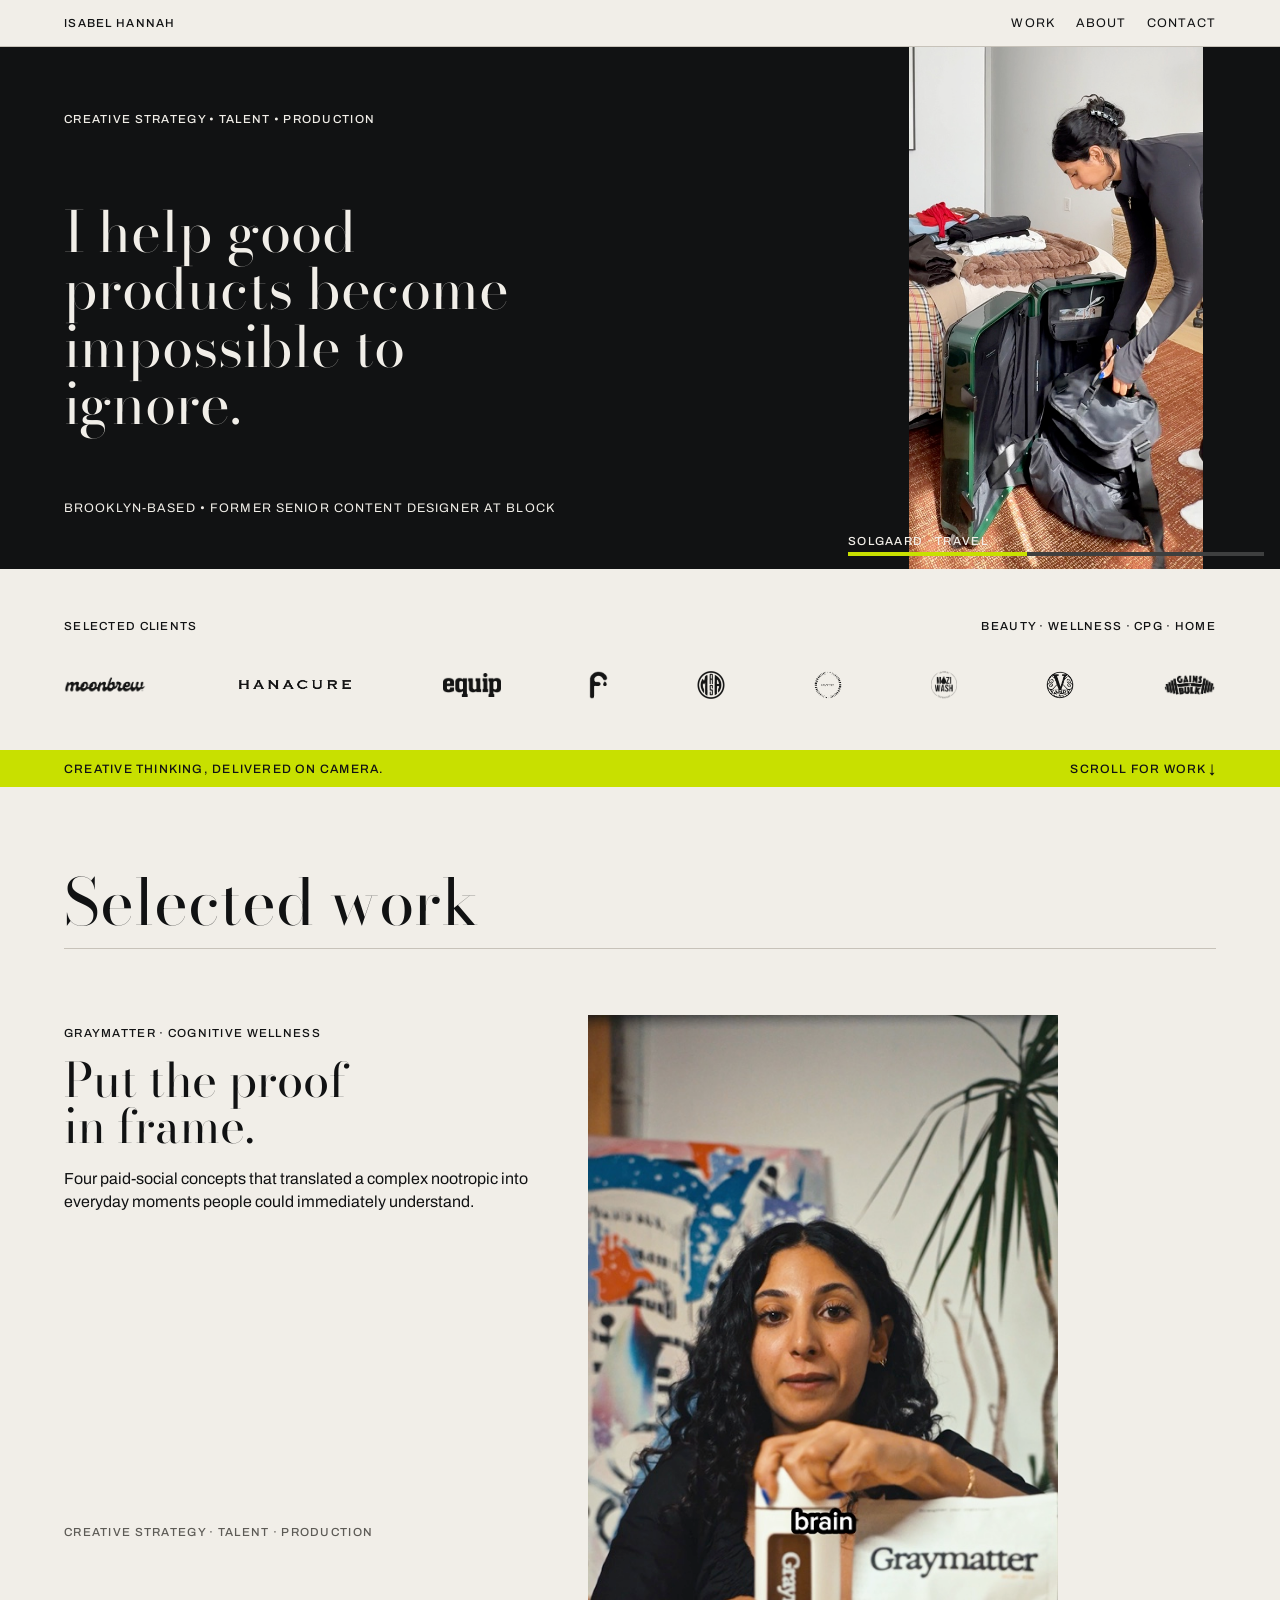
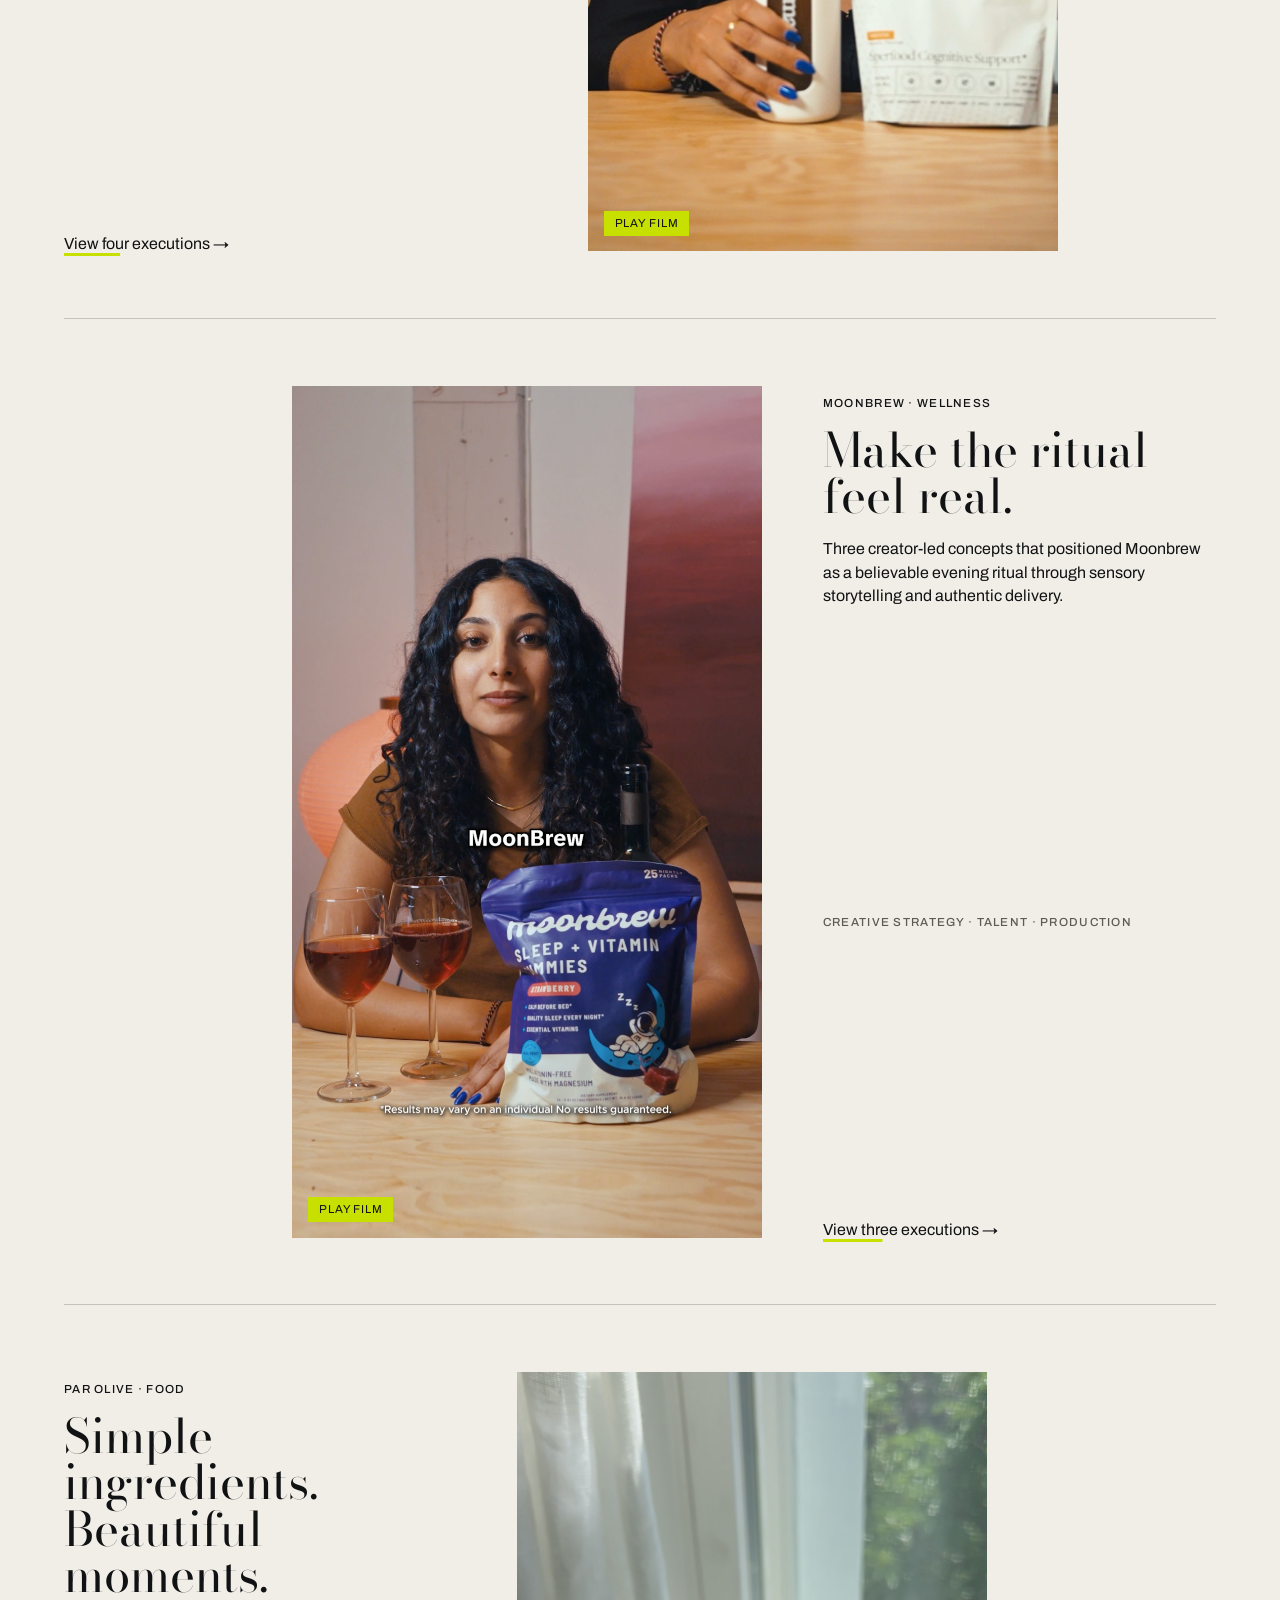
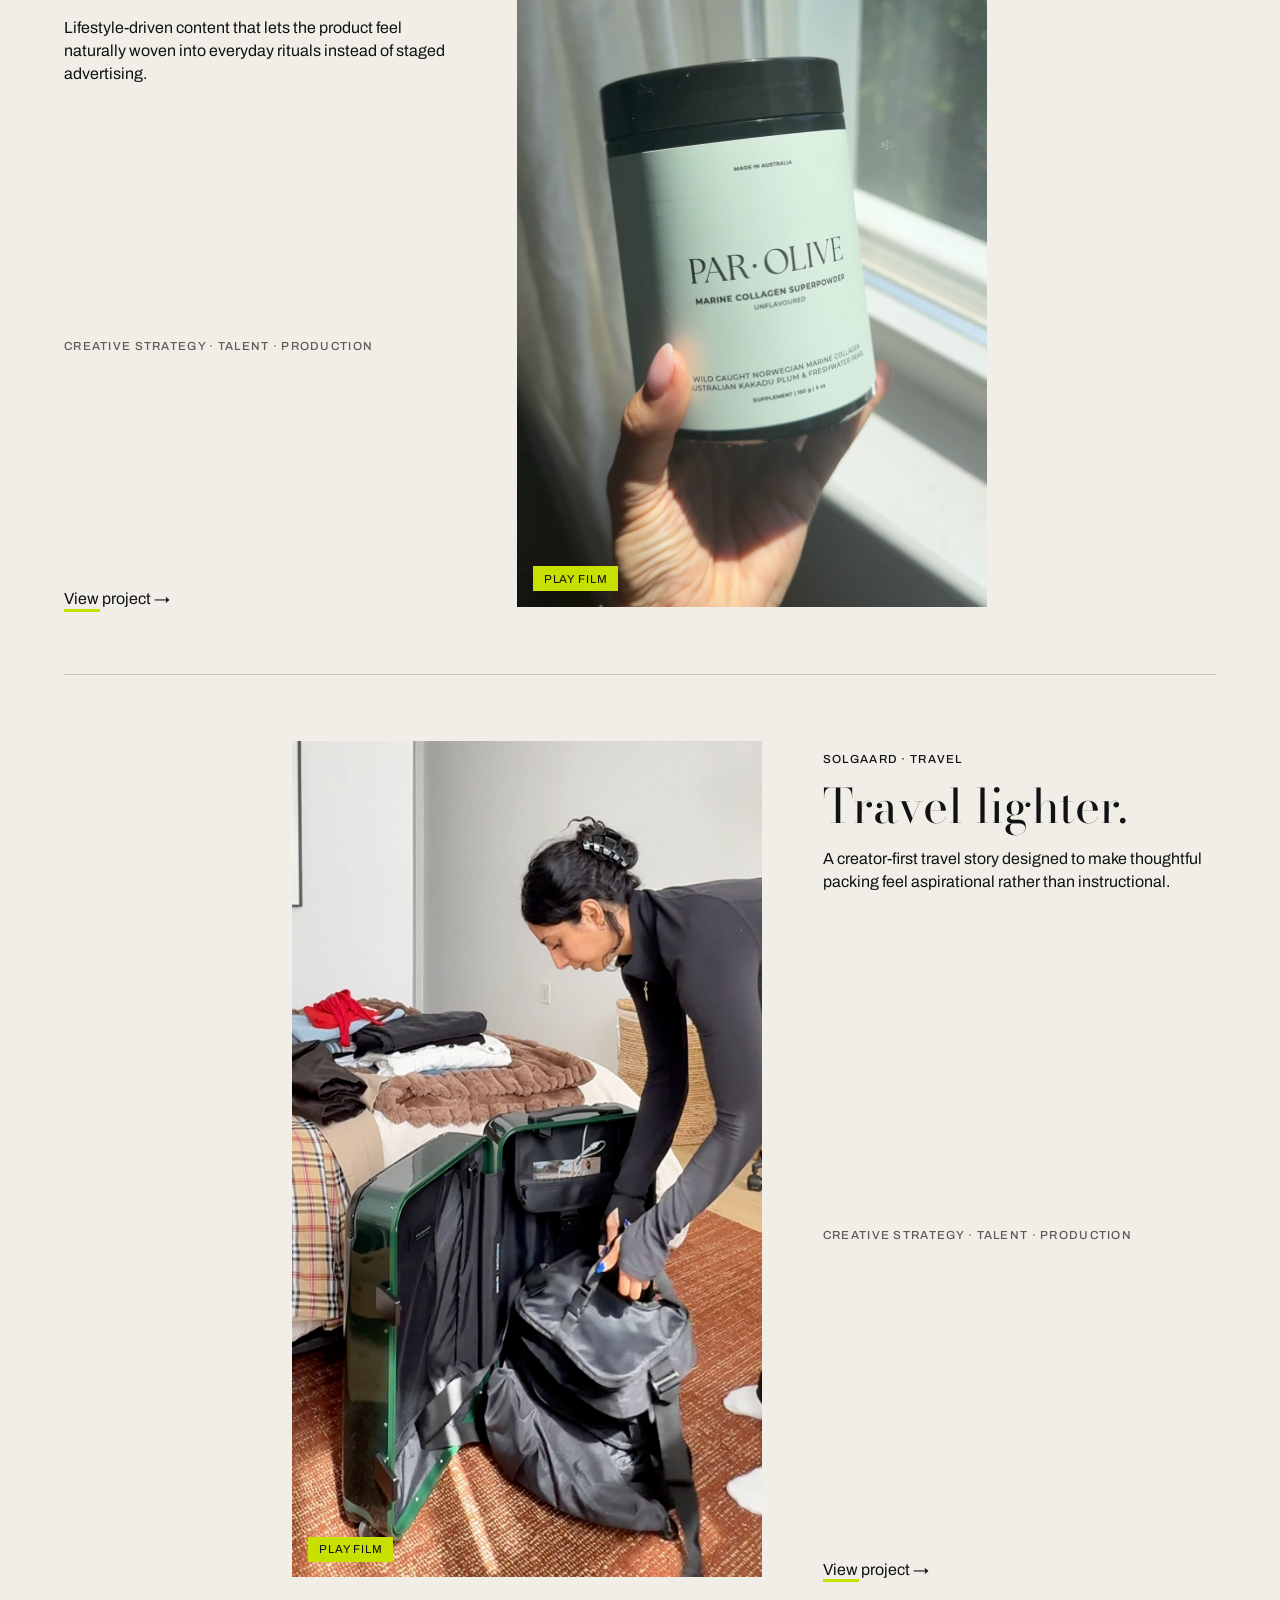
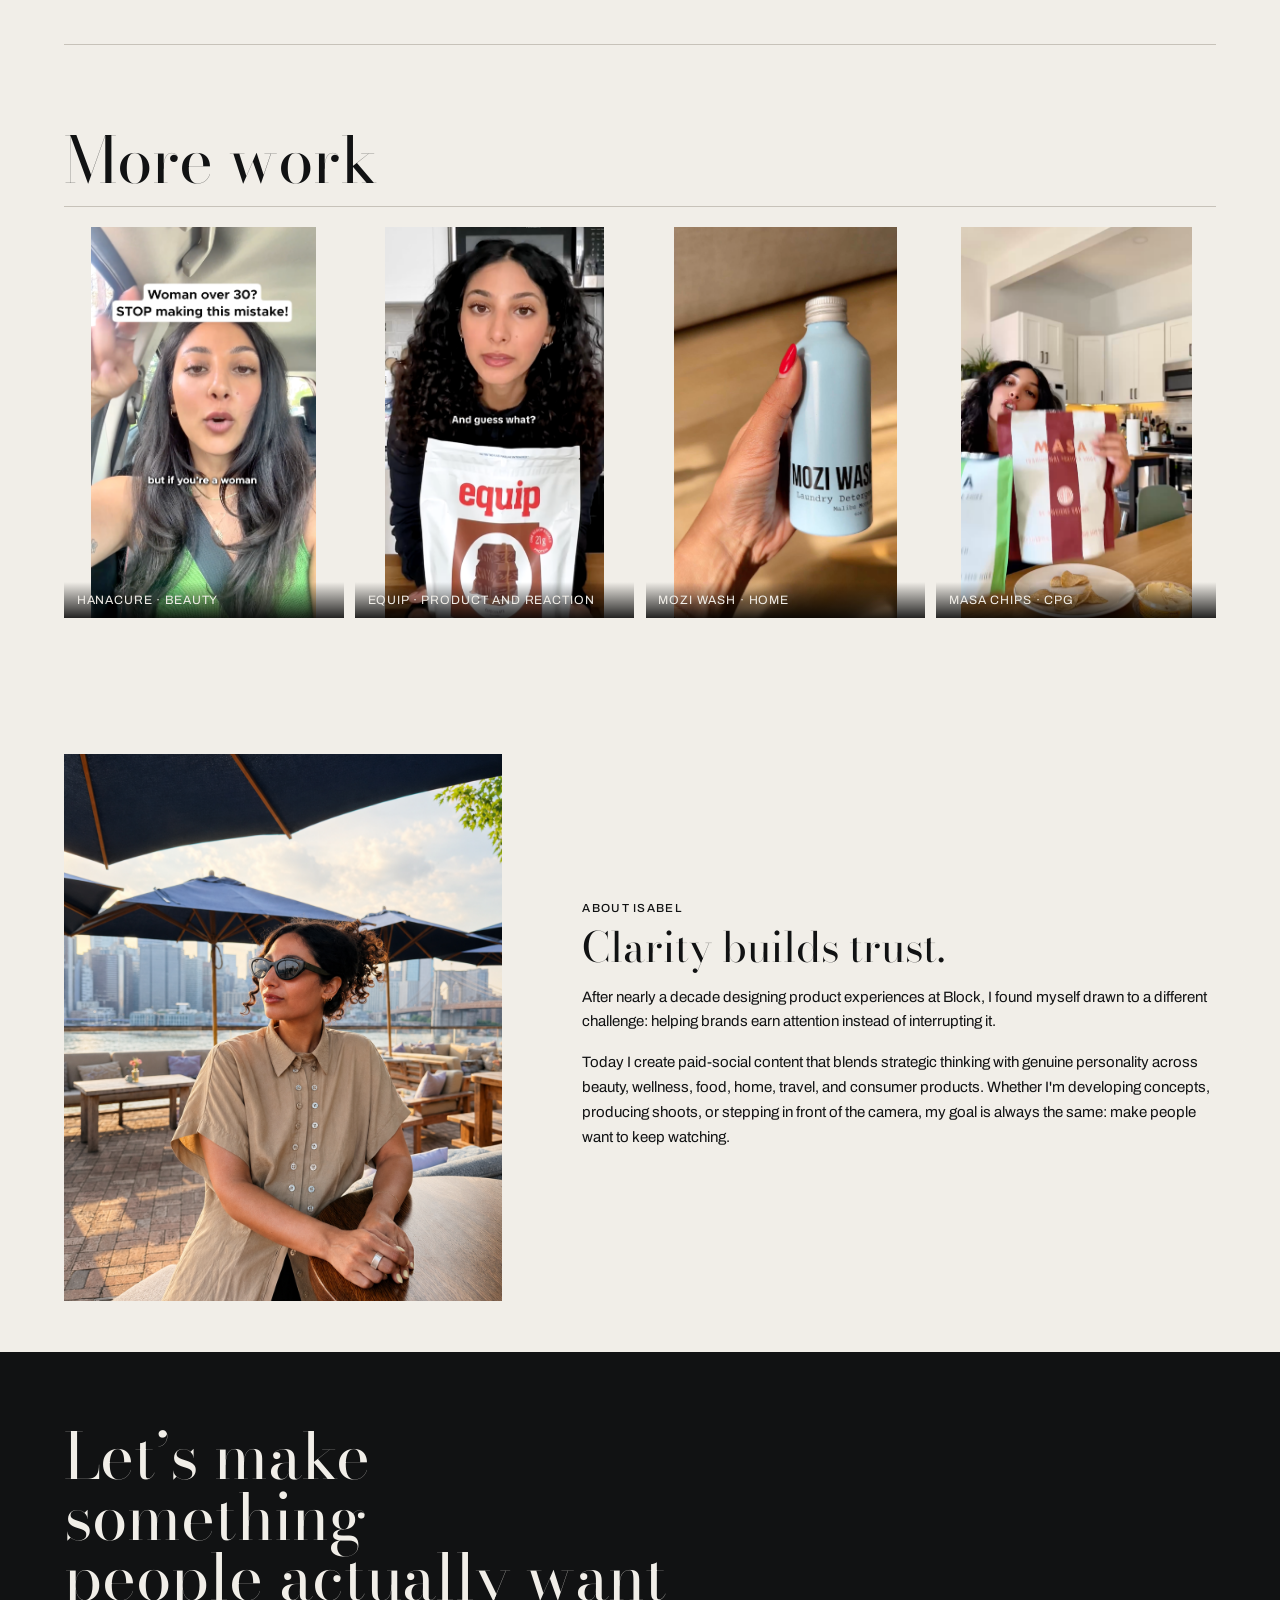
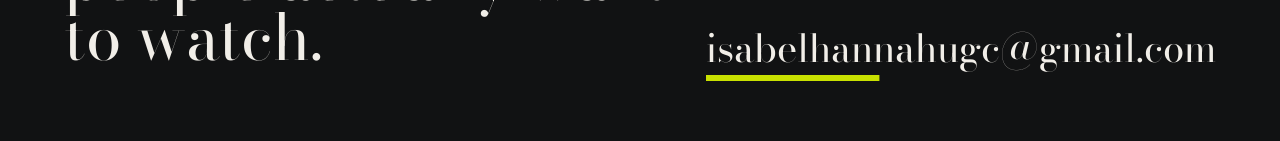
==== index.html @ 18ffe43a "Launch portfolio with compressed videos" ====
<!doctype html>
<html lang="en">
  <head>
    <meta charset="utf-8">
    <meta name="viewport" content="width=device-width, initial-scale=1">
    <meta name="description" content="Isabel Hannah creates concept-led paid social for consumer brands.">
    <title>Isabel Hannah — Creative Strategy, Talent, Production</title>
    <link rel="preconnect" href="https://fonts.googleapis.com">
    <link rel="preconnect" href="https://fonts.gstatic.com" crossorigin>
    <link href="https://fonts.googleapis.com/css2?family=Archivo:wdth,wght@62..125,400;62..125,500&family=Bodoni+Moda:ital,opsz,wght@0,6..96,400;1,6..96,400&display=swap" rel="stylesheet">
    <link rel="stylesheet" href="styles.css">
  </head>
  <body>
    <header class="site-header">
      <a class="wordmark" href="#top">ISABEL HANNAH</a>
      <nav aria-label="Primary navigation">
        <a href="#work">Work</a>
        <a href="#about">About</a>
        <a href="#contact">Contact</a>
      </nav>
    </header>

    <main id="top">
      <section class="hero" aria-label="Introduction">
        <div class="hero-copy">
          <p class="eyebrow">Creative Strategy • Talent • Production</p>
          <p class="hero-statement">I help good products become impossible to ignore.</p>
          <p class="hero-cred">Brooklyn-based • Former Senior Content Designer at Block</p>
        </div>
        <div class="hero-media">
          <video class="cover-video" muted playsinline autoplay loop preload="metadata" poster="public/images/posters/solgaard.jpg" aria-label="Solgaard luggage campaign video">
            <source src="public/Videos/solgaard-hero.mp4" type="video/mp4">
          </video>
          <span class="video-status">Solgaard · Travel</span>
          <span class="video-progress" aria-hidden="true"><i></i></span>
        </div>
      </section>

      <section class="selected-clients" aria-labelledby="clients-title">
        <div class="section-kicker"><p id="clients-title">Selected clients</p><p>Beauty · Wellness · CPG · Home</p></div>
        <ul class="logo-list" role="list">
          <li class="logo-moonbrew"><img src="public/logos/moonbrew.png" alt="Moonbrew"></li>
          <li class="logo-hanacure"><img src="public/logos/hanacure.png" alt="Hanacure"></li>
          <li class="logo-equip"><img src="public/logos/equip-foods.png" alt="Equip Foods"></li>
          <li class="logo-filterbaby"><img src="public/logos/filterbaby.png" alt="Filterbaby"></li>
          <li class="logo-masa"><img src="public/logos/masa-chips.png" alt="MASA Chips"></li>
          <li class="logo-graymatter"><img src="public/logos/graymatter.png" alt="Graymatter"></li>
          <li class="logo-mozi"><img src="public/logos/mozi-wash.png" alt="Mozi Wash"></li>
          <li class="logo-vandy"><img src="public/logos/vandy-chips.png" alt="Vandy Chips"></li>
          <li class="logo-gains"><img src="public/logos/gains-in-bulk.png" alt="Gains in Bulk"></li>
        </ul>
      </section>

      <div class="editorial-interruption"><span>Creative thinking, delivered on camera.</span><span>Scroll for work ↓</span></div>

      <section class="work" id="work" aria-labelledby="work-title">
        <div class="work-heading"><h1 id="work-title">Selected work</h1></div>

        <article class="project project-graymatter">
          <div class="project-copy">
            <div>
              <p class="eyebrow">GRAYMATTER · Cognitive Wellness</p>
              <h2>Put the proof<br>in frame.</h2>
              <p>Four paid-social concepts that translated a complex nootropic into everyday moments people could immediately understand.</p>
            </div>
            <p class="project-role">Creative strategy · Talent · Production</p>
            <button class="project-link" type="button" data-play-target="graymatter-video">View four executions <span aria-hidden="true">→</span></button>
          </div>
          <div class="project-media" data-play-target="graymatter-video" role="button" tabindex="0" aria-label="Play Graymatter video">
            <video id="graymatter-video" playsinline preload="metadata" poster="public/images/posters/graymatter.jpg">
              <source src="public/Videos/Graymatter 3.mp4" type="video/mp4">
            </video>
            <span class="play-label">Play film</span>
          </div>
        </article>

        <article class="project project-moonbrew">
          <div class="project-media" data-play-target="moonbrew-video" role="button" tabindex="0" aria-label="Play Moonbrew video">
            <video id="moonbrew-video" playsinline preload="metadata" poster="public/images/Moonbrew Thumnail.png">
              <source src="public/Videos/Moonbrew 2.mp4" type="video/mp4">
            </video>
            <span class="play-label">Play film</span>
          </div>
          <div class="project-copy">
            <div>
              <p class="eyebrow">MOONBREW · Wellness</p>
              <h2>Make the ritual<br>feel real.</h2>
              <p>Three creator-led concepts that positioned Moonbrew as a believable evening ritual through sensory storytelling and authentic delivery.</p>
            </div>
            <p class="project-role">Creative strategy · Talent · Production</p>
            <button class="project-link" type="button" data-play-target="moonbrew-video">View three executions <span aria-hidden="true">→</span></button>
          </div>
        </article>

        <article class="project project-par-olive">
          <div class="project-copy">
            <div>
              <p class="eyebrow">PAR OLIVE · Food</p>
              <h2>Simple ingredients.<br>Beautiful moments.</h2>
              <p>Lifestyle-driven content that lets the product feel naturally woven into everyday rituals instead of staged advertising.</p>
            </div>
            <p class="project-role">Creative strategy · Talent · Production</p>
            <button class="project-link" type="button" data-play-target="par-olive-video">View project <span aria-hidden="true">→</span></button>
          </div>
          <div class="project-media" data-play-target="par-olive-video" role="button" tabindex="0" aria-label="Play Par Olive video">
            <video id="par-olive-video" playsinline preload="metadata" poster="public/images/Par Olive Thumnail.png">
              <source src="public/Videos/par-olive.mp4" type="video/mp4">
            </video>
            <span class="play-label">Play film</span>
          </div>
        </article>

        <article class="project project-solgaard project-media-first">
          <div class="project-media" data-play-target="solgaard-video" role="button" tabindex="0" aria-label="Play Solgaard video">
            <video id="solgaard-video" playsinline preload="metadata" poster="public/images/posters/solgaard.jpg">
              <source src="public/Videos/solgaard-hero.mp4" type="video/mp4">
            </video>
            <span class="play-label">Play film</span>
          </div>
          <div class="project-copy">
            <div>
              <p class="eyebrow">SOLGAARD · Travel</p>
              <h2>Travel lighter.</h2>
              <p>A creator-first travel story designed to make thoughtful packing feel aspirational rather than instructional.</p>
            </div>
            <p class="project-role">Creative strategy · Talent · Production</p>
            <button class="project-link" type="button" data-play-target="solgaard-video">View project <span aria-hidden="true">→</span></button>
          </div>
        </article>
      </section>

      <section class="more-work" aria-labelledby="more-work-title">
        <div class="work-heading"><h2 id="more-work-title">More work</h2></div>
        <div class="more-grid">
          <figure data-play-target="hanacure-video" role="button" tabindex="0" aria-label="Play Hanacure video"><video id="hanacure-video" playsinline preload="metadata" poster="public/images/Hanacure Thumnail.png"><source src="public/Videos/Hanacure.mp4" type="video/mp4"></video><figcaption>Hanacure · Beauty</figcaption></figure>
          <figure data-play-target="equip-video" role="button" tabindex="0" aria-label="Play Equip video"><video id="equip-video" playsinline preload="metadata" poster="public/images/Equip Thumbnail.png"><source src="public/Videos/Equip.mp4" type="video/mp4"></video><figcaption>Equip · Product and reaction</figcaption></figure>
          <figure data-play-target="mozi-wash-video" role="button" tabindex="0" aria-label="Play Mozi Wash video"><video id="mozi-wash-video" playsinline preload="metadata" poster="public/images/Mozi Wash Thumbnail.png"><source src="public/Videos/Mozi Wash.mp4" type="video/mp4"></video><figcaption>Mozi Wash · Home</figcaption></figure>
          <figure data-play-target="masa-video" role="button" tabindex="0" aria-label="Play MASA Chips video"><video id="masa-video" playsinline preload="metadata" poster="public/images/Masa Thumnail.png"><source src="public/Videos/Masa.mp4" type="video/mp4"></video><figcaption>MASA Chips · CPG</figcaption></figure>
        </div>
      </section>

      <section class="about" id="about">
        <figure class="about-aside"><img src="public/images/AboutImage.png" alt="Isabel Hannah at a Brooklyn waterfront restaurant"></figure>
        <div>
          <p class="eyebrow">ABOUT ISABEL</p>
          <h2>Clarity builds trust.</h2>
          <p>After nearly a decade designing product experiences at Block, I found myself drawn to a different challenge: helping brands earn attention instead of interrupting it.</p>
          <p>Today I create paid-social content that blends strategic thinking with genuine personality across beauty, wellness, food, home, travel, and consumer products. Whether I'm developing concepts, producing shoots, or stepping in front of the camera, my goal is always the same: make people want to keep watching.</p>
        </div>
      </section>
    </main>

    <footer id="contact">
      <h2>Let’s make something<br>people actually want to watch.</h2>
      <div><a href="mailto:isabelhannahugc@gmail.com">isabelhannahugc@gmail.com</a></div>
    </footer>
    <script src="script.js"></script>
  </body>
</html>
---- styles.css ----
:root { --paper:#f1eee8; --ink:#111213; --black:#08090a; --lime:#c8e000; --rule:#c7c2b9; --gutter:clamp(1.25rem,5vw,5.5rem); }
* { box-sizing:border-box; }
html { scroll-behavior:smooth; }
body { margin:0; background:var(--paper); color:var(--ink); font-family:Archivo,Arial,sans-serif; }
a { color:inherit; }
.site-header { display:flex; justify-content:space-between; align-items:center; padding:1rem var(--gutter); border-bottom:1px solid var(--rule); }
.wordmark,.eyebrow,.section-kicker,.project-role,.video-status { font-size:.73rem; font-weight:500; letter-spacing:.11em; text-transform:uppercase; }
.wordmark { text-decoration:none; }
nav { display:flex; gap:1.3rem; font-size:.78rem; text-transform:uppercase; letter-spacing:.09em; }
nav a { text-decoration:none; }
nav a:focus-visible,.project-link:focus-visible,footer a:focus-visible { outline:.22rem solid var(--lime); outline-offset:.22rem; }
.hero { display:grid; grid-template-columns:1.3fr .7fr; min-height:clamp(26rem,58vh,34rem); background:var(--ink); color:var(--paper); }
.hero-copy { padding:clamp(1.7rem,4.25vw,4.2rem) var(--gutter); display:flex; flex-direction:column; justify-content:space-between; }
.hero-statement { max-width:32rem; margin:0; font:400 clamp(2rem,4.4vw,4.85rem)/1.02 'Bodoni Moda',Georgia,serif; }
.hero-cred { margin:0; font-size:.78rem; letter-spacing:.09em; text-transform:uppercase; }
.hero-media,.project-media,figure { position:relative; overflow:hidden; }
.hero-media { background:transparent; }
video { display:block; width:100%; height:100%; object-fit:contain; background:transparent; }
.hero-media video { position:absolute; inset:0; object-position:center; }
.video-status { position:absolute; left:1rem; bottom:1.35rem; z-index:1; }
.video-progress { position:absolute; left:1rem; right:1rem; bottom:.8rem; height:.25rem; background:#3e3f3f; }
.video-progress i { display:block; width:43%; height:100%; background:var(--lime); }
.selected-clients { padding:clamp(1.8rem,4vw,3.6rem) var(--gutter); }
.section-kicker,.work-heading { display:flex; justify-content:space-between; gap:1rem; }
.section-kicker p,.work-heading p { margin:0; }
.logo-list { display:flex; flex-wrap:wrap; align-items:center; justify-content:space-between; column-gap:clamp(1.3rem,3vw,3.5rem); row-gap:1.4rem; margin:clamp(1.45rem,3vw,2.65rem) 0 0; padding:0; list-style:none; }
.logo-list li { display:flex; align-items:center; }
.logo-list img { display:block; width:auto; height:1.4rem; max-width:9.5rem; object-fit:contain; }
/* Each adjustment compensates for the supplied mark's own proportions, not a shared box. */
.logo-list .logo-moonbrew img { height:1.2rem; }
.logo-list .logo-hanacure img { height:1.08rem; }
.logo-list .logo-equip img { height:1.48rem; }
.logo-list .logo-filterbaby img,.logo-list .logo-masa img,.logo-list .logo-graymatter img,.logo-list .logo-mozi img,.logo-list .logo-vandy img { height:1.78rem; }
.logo-list .logo-gains img { height:1.32rem; }
.editorial-interruption { display:flex; justify-content:space-between; gap:1rem; padding:.72rem var(--gutter); background:var(--lime); color:var(--ink); font-size:.76rem; font-weight:500; letter-spacing:.1em; text-transform:uppercase; }
.work,.more-work { padding:clamp(3.25rem,6.6vw,6.6rem) var(--gutter); }
.work-heading { align-items:baseline; border-bottom:1px solid var(--rule); padding-bottom:1rem; }
.work h1,.work h2,.more-work h2,.about h2,footer h2 { margin:0; font:400 clamp(2.25rem,5vw,5.2rem)/.94 'Bodoni Moda',Georgia,serif; }
.work-heading p,.missing,footer p { max-width:18rem; color:#5d5b56; font-size:.93rem; }
.project { display:grid; grid-template-columns:.72fr 1.28fr; gap:clamp(1.6rem,4.7vw,5rem); padding:clamp(2.6rem,5.2vw,5.6rem) 0; border-bottom:1px solid var(--rule); }
.project-copy { display:flex; flex-direction:column; justify-content:space-between; gap:1.5rem; }
.project-copy h2 { margin:1.1rem 0; font:400 clamp(2rem,3.7vw,4rem)/.98 'Bodoni Moda',Georgia,serif; }
.project-copy h2 em,.about h2 em,footer h2 em { font-weight:400; }
.project-copy p:not(.eyebrow):not(.project-role) { line-height:1.45; }
.project-role { margin:0; color:#5d5b56; }
.project-link { position:relative; width:max-content; padding:0; border:0; background:transparent; color:var(--ink); font:inherit; text-align:left; text-decoration:none; cursor:pointer; }
.project-link::after,footer a::after { position:absolute; right:0; bottom:-.25rem; left:0; height:.16em; background:var(--lime); content:""; transform:scaleX(.34); transform-origin:left; transition:transform .35s ease; }
.project-link:hover::after,.project-link:focus-visible::after,footer a:hover::after,footer a:focus-visible::after { transform:scaleX(1); }
.project-media { width:min(100%,29.4rem); min-height:clamp(4.9rem,9.1vw,8.75rem); justify-self:start; cursor:pointer; }
.more-grid figure[data-play-target] { cursor:pointer; }
.project-graymatter { grid-template-columns:.85fr 1.15fr; }
.project-moonbrew { grid-template-columns:1.28fr .72fr; }
.project-moonbrew .project-media,.project-media-first .project-media { justify-self:end; }
.project-moonbrew .project-copy { order:2; }
.project-media-first { grid-template-columns:1.28fr .72fr; }
.project-media-first .project-copy { order:2; }
.play-label { position:absolute; left:1rem; bottom:1rem; padding:.4rem .65rem; background:var(--lime); color:var(--ink); font-size:.72rem; letter-spacing:.08em; text-transform:uppercase; }
.more-work { padding-top:0; }
.more-grid { display:grid; grid-template-columns:repeat(4,1fr); gap:.7rem; margin-top:1.25rem; }
.more-grid figure { aspect-ratio:5/7; }
figure { margin:0; aspect-ratio:4/5; }
figcaption { position:absolute; bottom:0; left:0; right:0; padding:.7rem .8rem; background:linear-gradient(transparent,rgba(0,0,0,.85)); color:var(--paper); font-size:.76rem; letter-spacing:.07em; text-transform:uppercase; }
.about { display:grid; grid-template-columns:38% 55%; align-items:center; justify-content:space-between; gap:0; padding:clamp(2.1rem,4vw,4rem) var(--gutter); }
.about-aside { aspect-ratio:4/5; margin:0; overflow:hidden; background:var(--ink); }
.about-aside img { width:100%; height:100%; object-fit:cover; object-position:43% center; }
.about h2 { margin:.8rem 0 1rem; font-size:clamp(1.65rem,3.25vw,3.5rem); line-height:1; }
.about p:not(.eyebrow) { max-width:42rem; font-size:.94rem; line-height:1.65; }
.about p:not(.eyebrow) + p:not(.eyebrow) { margin-top:1rem; }
footer { display:flex; justify-content:space-between; gap:2rem; align-items:end; padding:clamp(2.5rem,5.8vw,5.8rem) var(--gutter); background:var(--ink); color:var(--paper); }
footer a { position:relative; font:400 clamp(1.5rem,3vw,2.5rem)/1 'Bodoni Moda',Georgia,serif; text-decoration:none; }
@media (prefers-reduced-motion:no-preference) { .work-heading { animation:rule-in .7s ease both; } .project-media,figure { transition:transform .45s ease, filter .45s ease; } .project-media:hover,figure:hover { filter:contrast(1.04); transform:translateY(-.2rem); } @keyframes rule-in { from { border-color:transparent; } to { border-color:var(--rule); } } }
@media (max-width:760px) { .hero,.project,.project-moonbrew,.project-media-first,.about { grid-template-columns:1fr; } .hero { min-height:0; } .hero-copy { min-height:16rem; } .hero-media { min-height:22rem; } .project-moonbrew .project-copy,.project-media-first .project-copy { order:0; } .project-media,.project-moonbrew .project-media,.project-media-first .project-media { width:100%; min-height:11rem; justify-self:stretch; } .more-grid { grid-template-columns:repeat(2,1fr); } .more-grid figure,figure { aspect-ratio:4/5; } .logo-list { justify-content:space-between; column-gap:1.25rem; } footer { display:block; } footer div { margin-top:1.7rem; } .editorial-interruption span:last-child { display:none; } .section-kicker p:last-child { max-width:12rem; text-align:right; } }
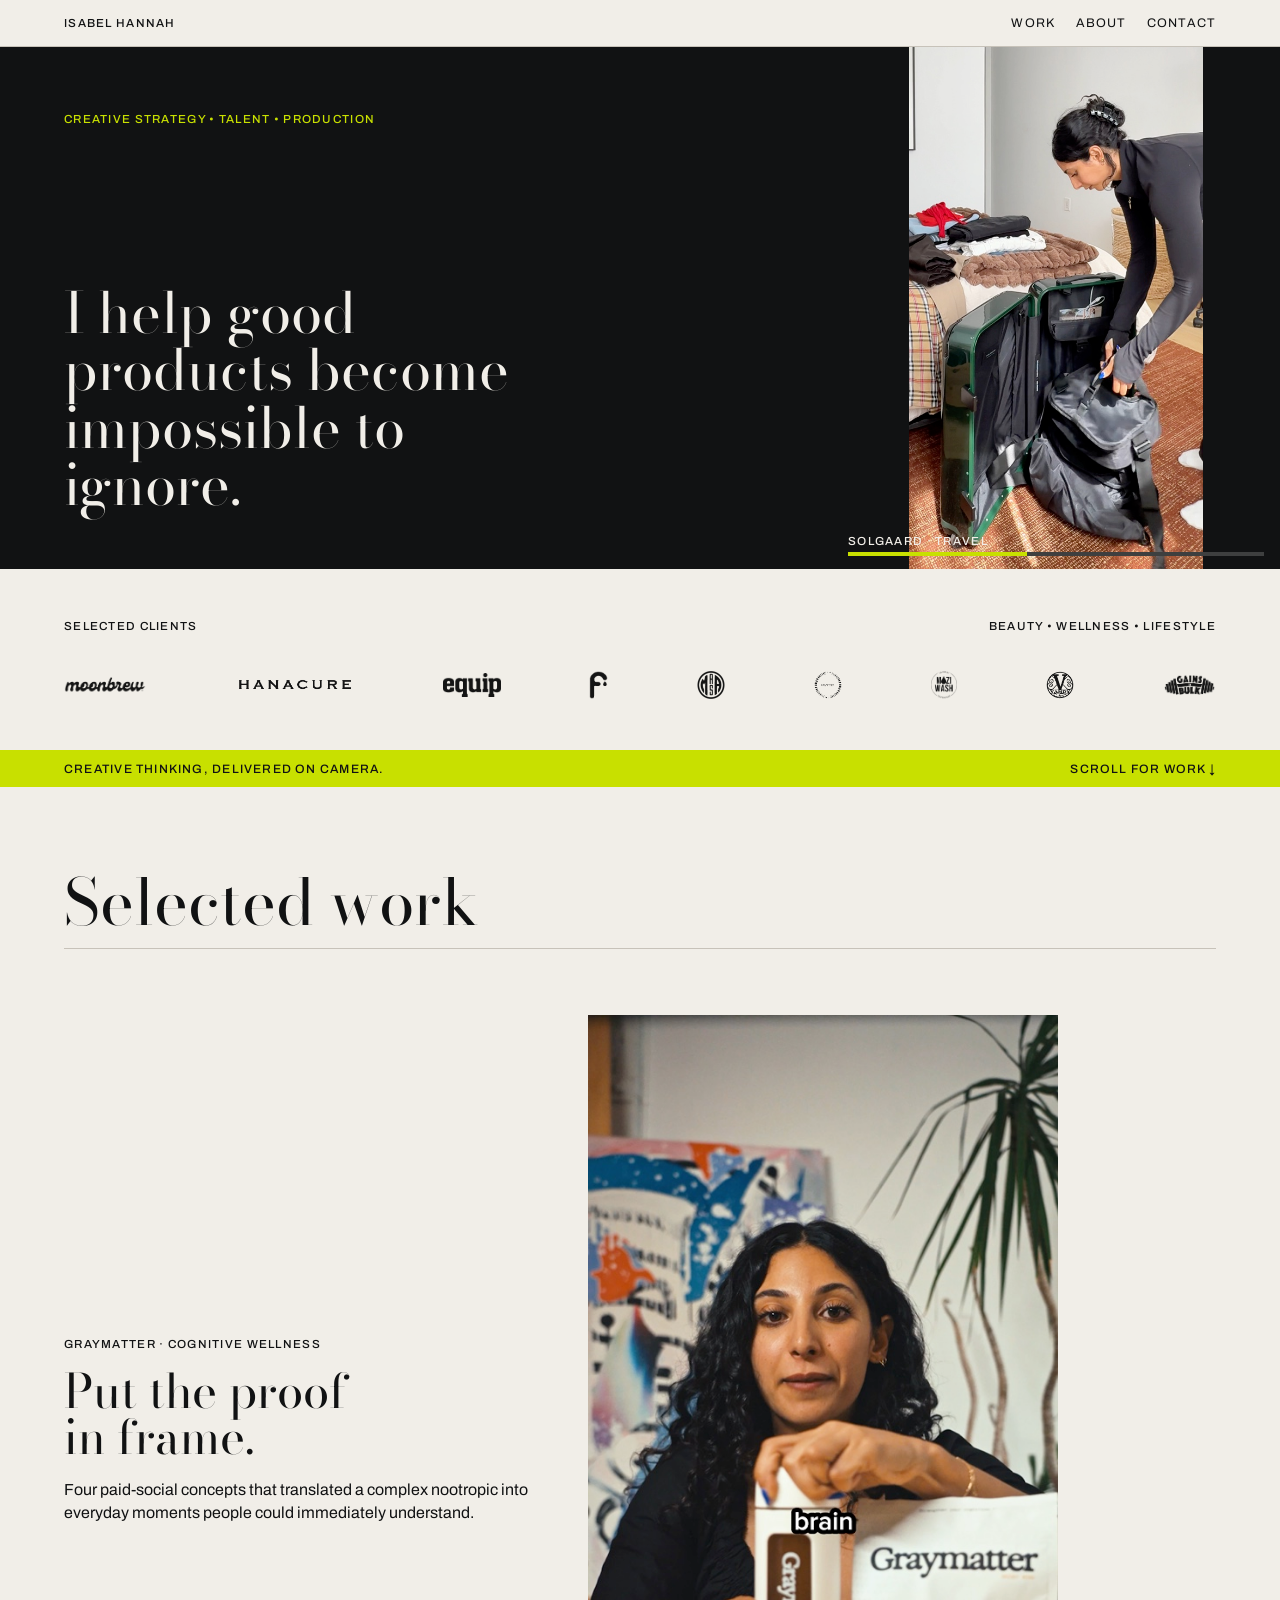
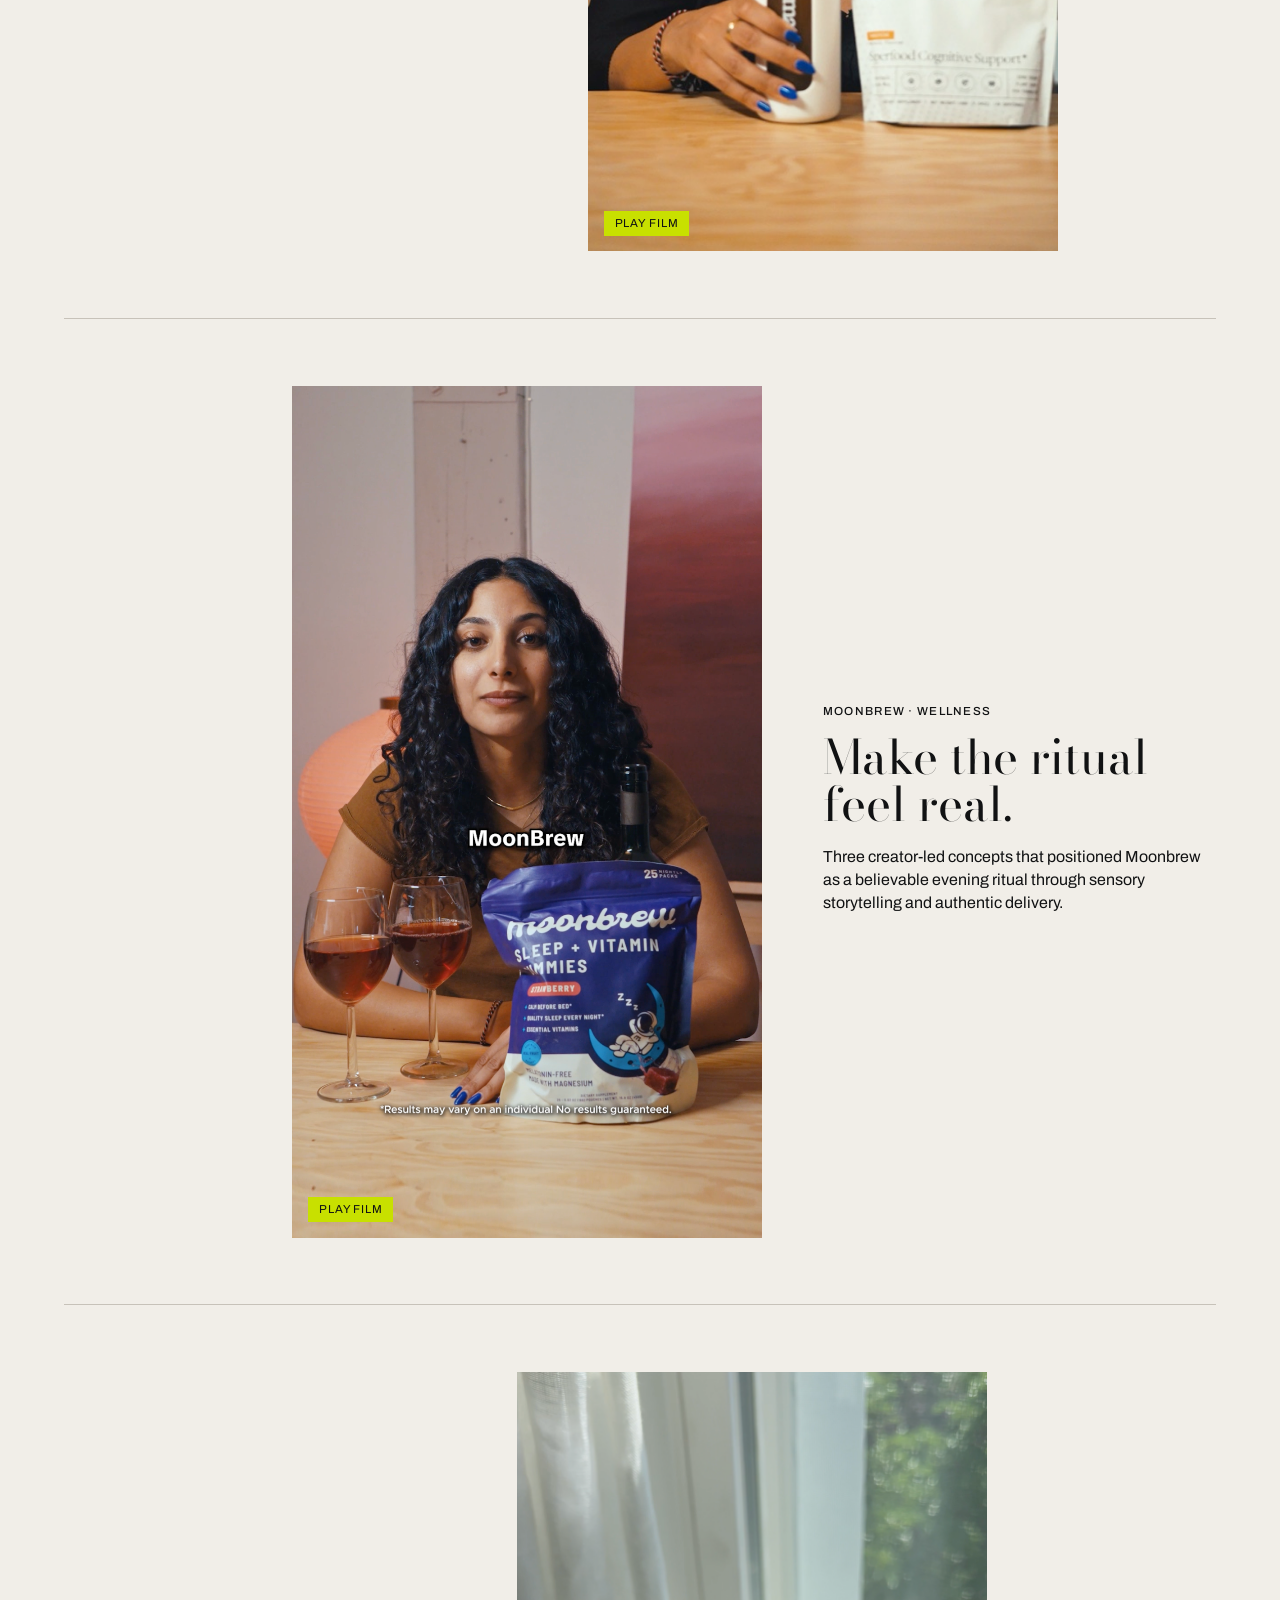
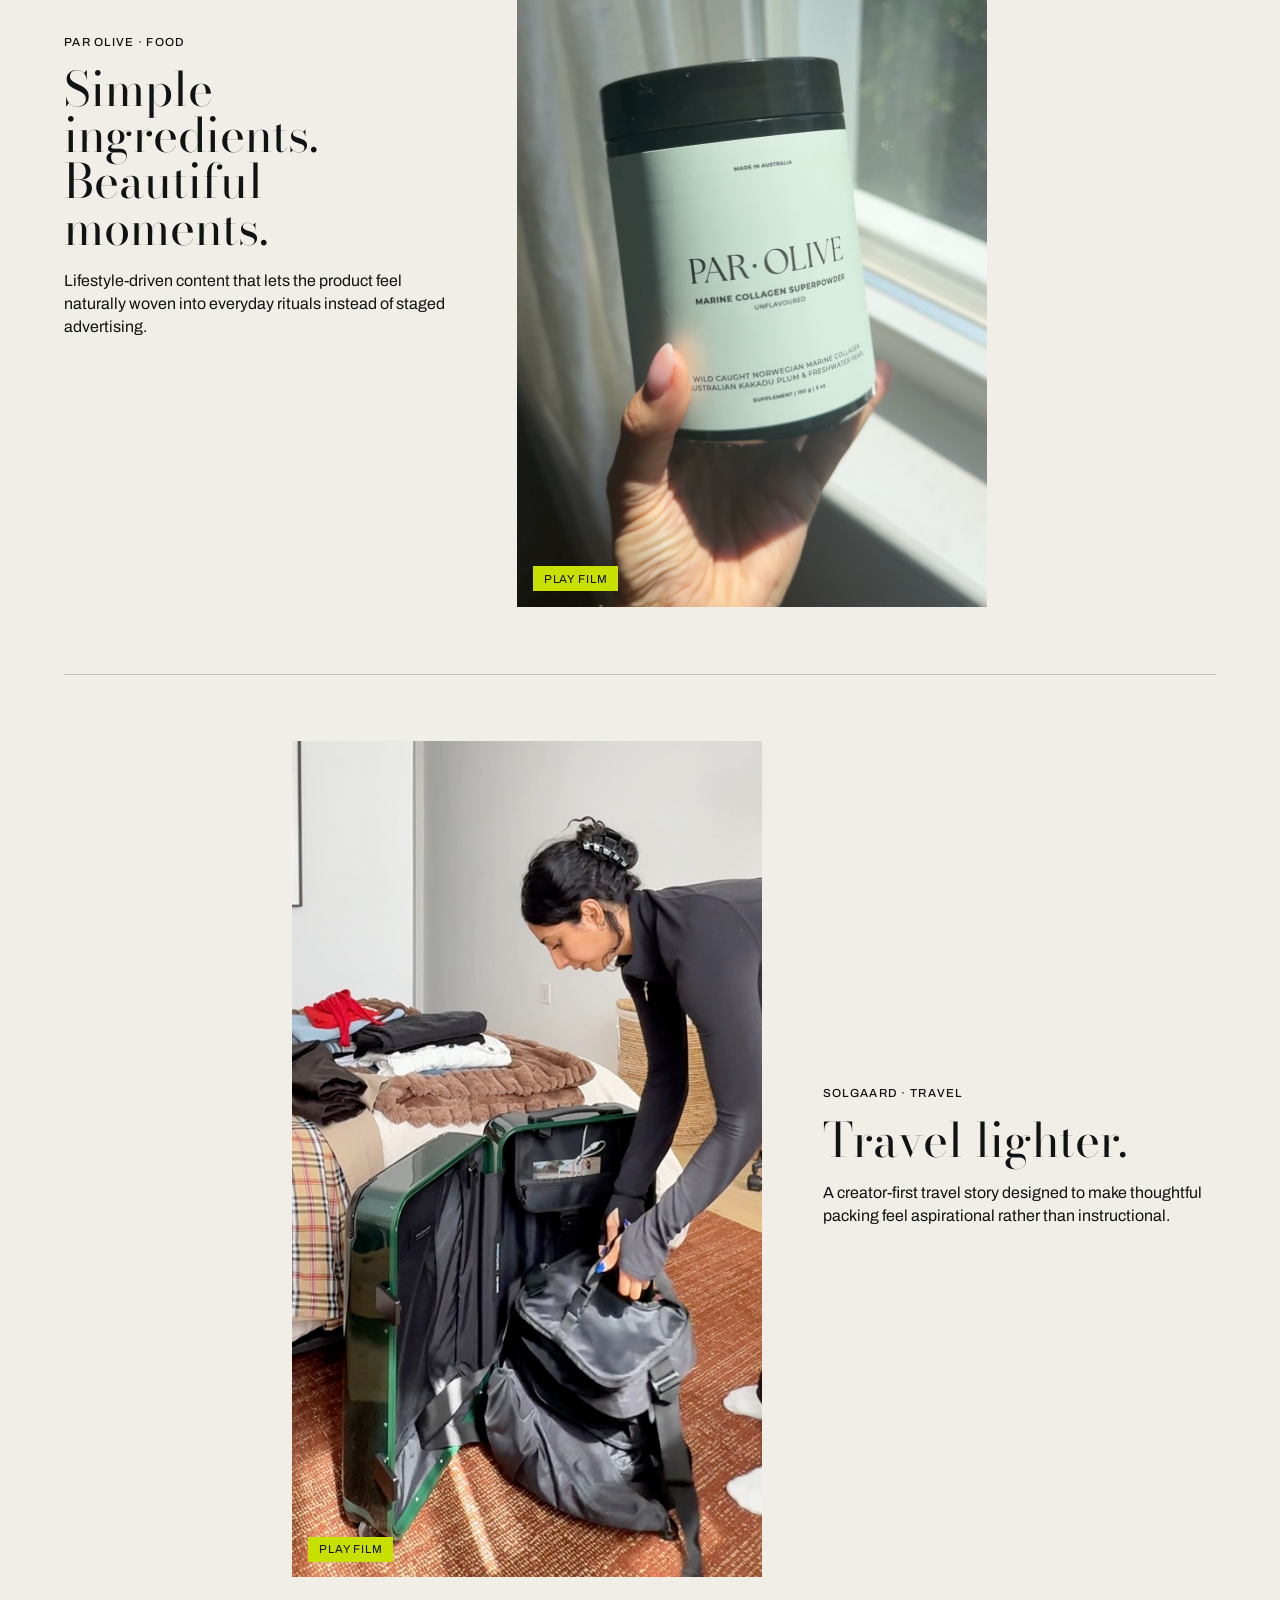
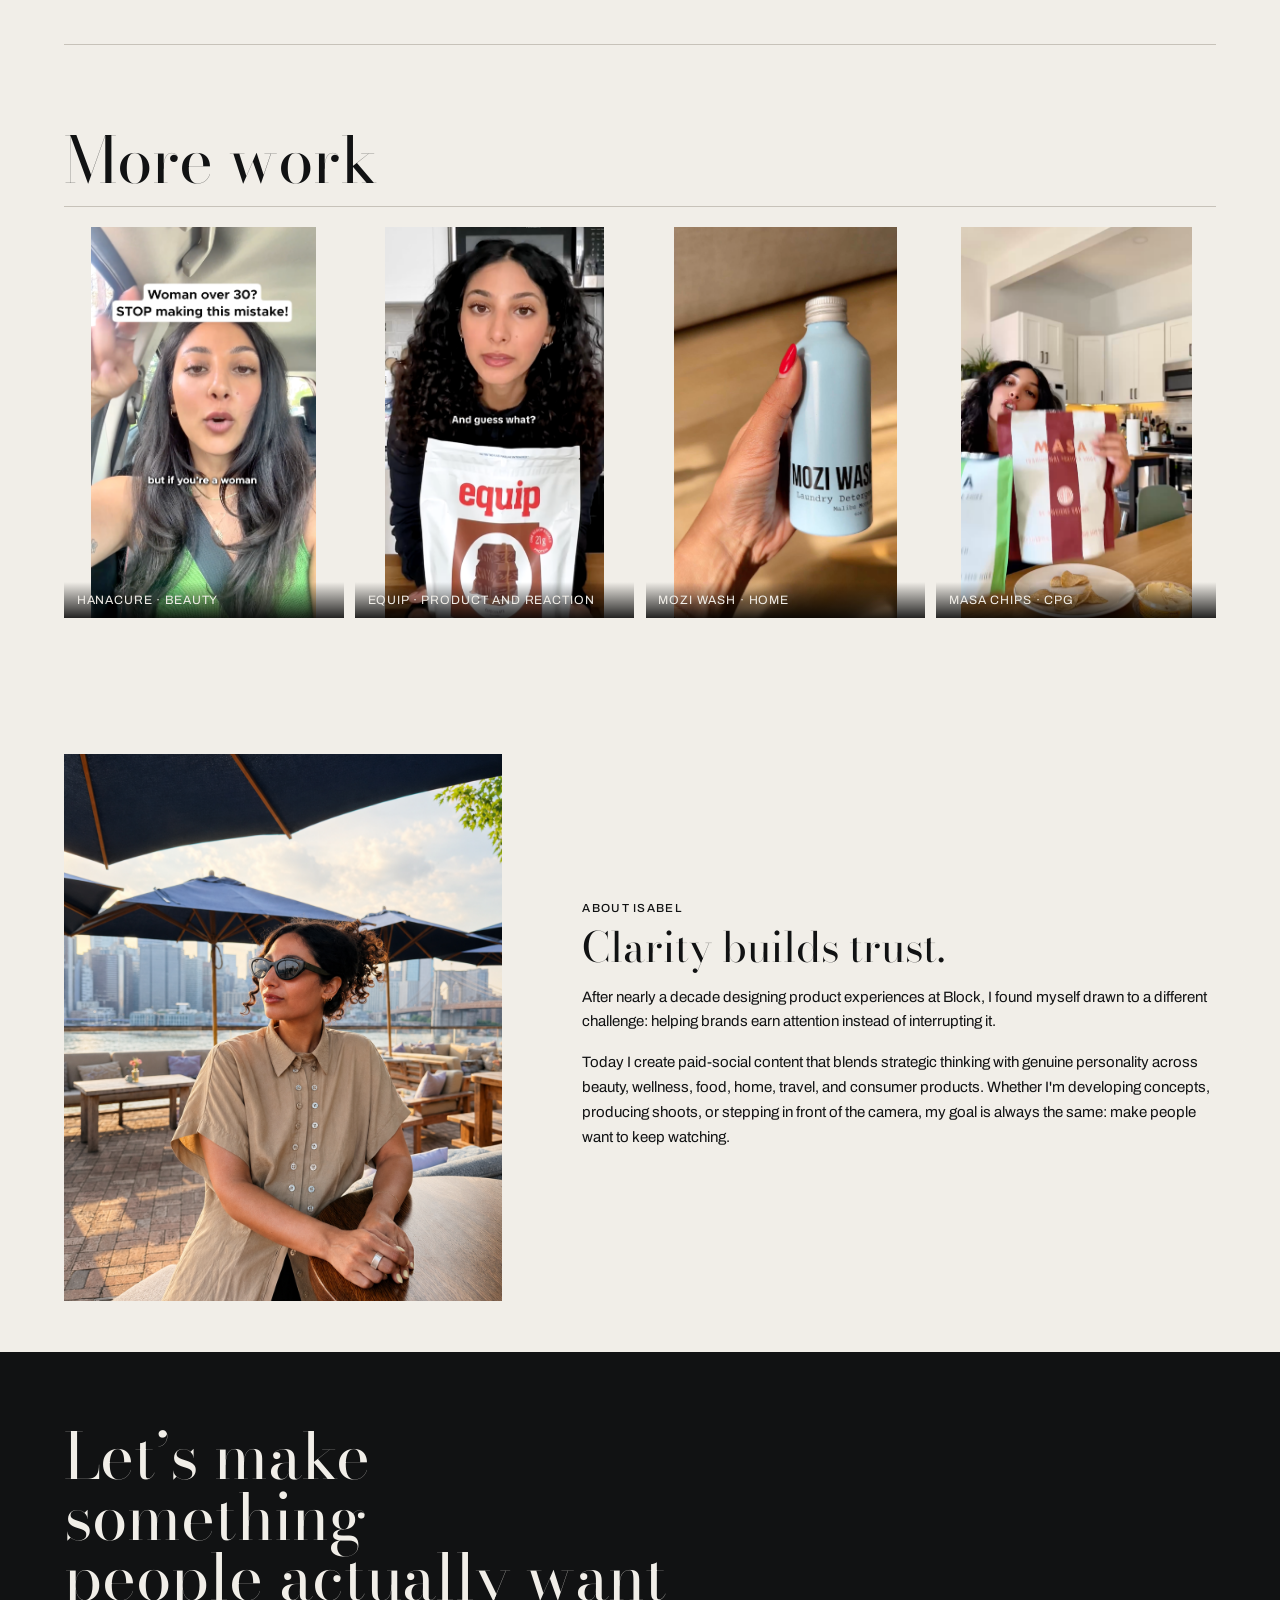
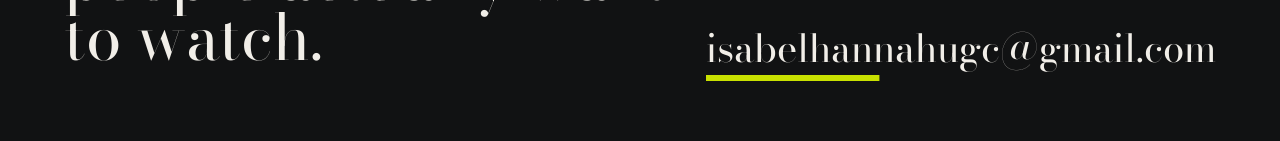
==== commit 35bf64c0: "Polish portfolio metadata and mobile labels" ====
--- a/index.html
+++ b/index.html
@@ -3,8 +3,19 @@
   <head>
     <meta charset="utf-8">
     <meta name="viewport" content="width=device-width, initial-scale=1">
-    <meta name="description" content="Isabel Hannah creates concept-led paid social for consumer brands.">
-    <title>Isabel Hannah — Creative Strategy, Talent, Production</title>
+    <meta name="description" content="Premium UGC, creative strategy, and content production for beauty, wellness, home, AI, travel, fintech, and lifestyle brands.">
+    <link rel="canonical" href="https://isabelhannah.com">
+    <meta property="og:title" content="Isabel Hannah — Creative Strategy, Talent & Production">
+    <meta property="og:description" content="Premium UGC, creative strategy, and content production for beauty, wellness, home, AI, travel, fintech, and lifestyle brands.">
+    <meta property="og:url" content="https://isabelhannah.com">
+    <meta property="og:type" content="website">
+    <meta property="og:image" content="https://isabelhannah.com/public/images/og-image.png">
+    <meta name="twitter:card" content="summary_large_image">
+    <meta name="twitter:title" content="Isabel Hannah — Creative Strategy, Talent & Production">
+    <meta name="twitter:description" content="Premium UGC, creative strategy, and content production for beauty, wellness, home, AI, travel, fintech, and lifestyle brands.">
+    <meta name="twitter:image" content="https://isabelhannah.com/public/images/og-image.png">
+    <title>Isabel Hannah — Creative Strategy, Talent & Production</title>
+    <link rel="icon" type="image/png" href="/public/favicon.png">
     <link rel="preconnect" href="https://fonts.googleapis.com">
     <link rel="preconnect" href="https://fonts.gstatic.com" crossorigin>
     <link href="https://fonts.googleapis.com/css2?family=Archivo:wdth,wght@62..125,400;62..125,500&family=Bodoni+Moda:ital,opsz,wght@0,6..96,400;1,6..96,400&display=swap" rel="stylesheet">
@@ -25,7 +36,6 @@
         <div class="hero-copy">
           <p class="eyebrow">Creative Strategy • Talent • Production</p>
           <p class="hero-statement">I help good products become impossible to ignore.</p>
-          <p class="hero-cred">Brooklyn-based • Former Senior Content Designer at Block</p>
         </div>
         <div class="hero-media">
           <video class="cover-video" muted playsinline autoplay loop preload="metadata" poster="public/images/posters/solgaard.jpg" aria-label="Solgaard luggage campaign video">
@@ -37,7 +47,7 @@
       </section>
 
       <section class="selected-clients" aria-labelledby="clients-title">
-        <div class="section-kicker"><p id="clients-title">Selected clients</p><p>Beauty · Wellness · CPG · Home</p></div>
+        <div class="section-kicker"><p id="clients-title">Selected clients</p><p>Beauty • Wellness • Lifestyle</p></div>
         <ul class="logo-list" role="list">
           <li class="logo-moonbrew"><img src="public/logos/moonbrew.png" alt="Moonbrew"></li>
           <li class="logo-hanacure"><img src="public/logos/hanacure.png" alt="Hanacure"></li>
@@ -63,14 +73,12 @@
               <h2>Put the proof<br>in frame.</h2>
               <p>Four paid-social concepts that translated a complex nootropic into everyday moments people could immediately understand.</p>
             </div>
-            <p class="project-role">Creative strategy · Talent · Production</p>
-            <button class="project-link" type="button" data-play-target="graymatter-video">View four executions <span aria-hidden="true">→</span></button>
           </div>
           <div class="project-media" data-play-target="graymatter-video" role="button" tabindex="0" aria-label="Play Graymatter video">
             <video id="graymatter-video" playsinline preload="metadata" poster="public/images/posters/graymatter.jpg">
               <source src="public/Videos/Graymatter 3.mp4" type="video/mp4">
             </video>
-            <span class="play-label">Play film</span>
+            <span class="play-label" aria-hidden="true">Play film</span>
           </div>
         </article>
 
@@ -79,7 +87,7 @@
             <video id="moonbrew-video" playsinline preload="metadata" poster="public/images/Moonbrew Thumnail.png">
               <source src="public/Videos/Moonbrew 2.mp4" type="video/mp4">
             </video>
-            <span class="play-label">Play film</span>
+            <span class="play-label" aria-hidden="true">Play film</span>
           </div>
           <div class="project-copy">
             <div>
@@ -87,8 +95,6 @@
               <h2>Make the ritual<br>feel real.</h2>
               <p>Three creator-led concepts that positioned Moonbrew as a believable evening ritual through sensory storytelling and authentic delivery.</p>
             </div>
-            <p class="project-role">Creative strategy · Talent · Production</p>
-            <button class="project-link" type="button" data-play-target="moonbrew-video">View three executions <span aria-hidden="true">→</span></button>
           </div>
         </article>
 
@@ -99,14 +105,12 @@
               <h2>Simple ingredients.<br>Beautiful moments.</h2>
               <p>Lifestyle-driven content that lets the product feel naturally woven into everyday rituals instead of staged advertising.</p>
             </div>
-            <p class="project-role">Creative strategy · Talent · Production</p>
-            <button class="project-link" type="button" data-play-target="par-olive-video">View project <span aria-hidden="true">→</span></button>
           </div>
           <div class="project-media" data-play-target="par-olive-video" role="button" tabindex="0" aria-label="Play Par Olive video">
             <video id="par-olive-video" playsinline preload="metadata" poster="public/images/Par Olive Thumnail.png">
               <source src="public/Videos/par-olive.mp4" type="video/mp4">
             </video>
-            <span class="play-label">Play film</span>
+            <span class="play-label" aria-hidden="true">Play film</span>
           </div>
         </article>
 
@@ -115,7 +119,7 @@
             <video id="solgaard-video" playsinline preload="metadata" poster="public/images/posters/solgaard.jpg">
               <source src="public/Videos/solgaard-hero.mp4" type="video/mp4">
             </video>
-            <span class="play-label">Play film</span>
+            <span class="play-label" aria-hidden="true">Play film</span>
           </div>
           <div class="project-copy">
             <div>
@@ -123,8 +127,6 @@
               <h2>Travel lighter.</h2>
               <p>A creator-first travel story designed to make thoughtful packing feel aspirational rather than instructional.</p>
             </div>
-            <p class="project-role">Creative strategy · Talent · Production</p>
-            <button class="project-link" type="button" data-play-target="solgaard-video">View project <span aria-hidden="true">→</span></button>
           </div>
         </article>
       </section>
--- a/styles.css
+++ b/styles.css
@@ -4,15 +4,16 @@
 body { margin:0; background:var(--paper); color:var(--ink); font-family:Archivo,Arial,sans-serif; }
 a { color:inherit; }
 .site-header { display:flex; justify-content:space-between; align-items:center; padding:1rem var(--gutter); border-bottom:1px solid var(--rule); }
-.wordmark,.eyebrow,.section-kicker,.project-role,.video-status { font-size:.73rem; font-weight:500; letter-spacing:.11em; text-transform:uppercase; }
+.wordmark,.eyebrow,.section-kicker,.video-status { font-size:.73rem; font-weight:500; letter-spacing:.11em; text-transform:uppercase; }
 .wordmark { text-decoration:none; }
 nav { display:flex; gap:1.3rem; font-size:.78rem; text-transform:uppercase; letter-spacing:.09em; }
 nav a { text-decoration:none; }
-nav a:focus-visible,.project-link:focus-visible,footer a:focus-visible { outline:.22rem solid var(--lime); outline-offset:.22rem; }
+nav a:focus-visible,footer a:focus-visible { outline:.22rem solid var(--lime); outline-offset:.22rem; }
+.project-media:focus-visible,.more-grid figure:focus-visible { outline:.22rem solid var(--lime); outline-offset:.22rem; }
 .hero { display:grid; grid-template-columns:1.3fr .7fr; min-height:clamp(26rem,58vh,34rem); background:var(--ink); color:var(--paper); }
 .hero-copy { padding:clamp(1.7rem,4.25vw,4.2rem) var(--gutter); display:flex; flex-direction:column; justify-content:space-between; }
+.hero .eyebrow { color:var(--lime); }
 .hero-statement { max-width:32rem; margin:0; font:400 clamp(2rem,4.4vw,4.85rem)/1.02 'Bodoni Moda',Georgia,serif; }
-.hero-cred { margin:0; font-size:.78rem; letter-spacing:.09em; text-transform:uppercase; }
 .hero-media,.project-media,figure { position:relative; overflow:hidden; }
 .hero-media { background:transparent; }
 video { display:block; width:100%; height:100%; object-fit:contain; background:transparent; }
@@ -38,14 +39,12 @@
 .work h1,.work h2,.more-work h2,.about h2,footer h2 { margin:0; font:400 clamp(2.25rem,5vw,5.2rem)/.94 'Bodoni Moda',Georgia,serif; }
 .work-heading p,.missing,footer p { max-width:18rem; color:#5d5b56; font-size:.93rem; }
 .project { display:grid; grid-template-columns:.72fr 1.28fr; gap:clamp(1.6rem,4.7vw,5rem); padding:clamp(2.6rem,5.2vw,5.6rem) 0; border-bottom:1px solid var(--rule); }
-.project-copy { display:flex; flex-direction:column; justify-content:space-between; gap:1.5rem; }
+.project-copy { display:flex; flex-direction:column; justify-content:center; gap:1.5rem; }
 .project-copy h2 { margin:1.1rem 0; font:400 clamp(2rem,3.7vw,4rem)/.98 'Bodoni Moda',Georgia,serif; }
 .project-copy h2 em,.about h2 em,footer h2 em { font-weight:400; }
-.project-copy p:not(.eyebrow):not(.project-role) { line-height:1.45; }
-.project-role { margin:0; color:#5d5b56; }
-.project-link { position:relative; width:max-content; padding:0; border:0; background:transparent; color:var(--ink); font:inherit; text-align:left; text-decoration:none; cursor:pointer; }
-.project-link::after,footer a::after { position:absolute; right:0; bottom:-.25rem; left:0; height:.16em; background:var(--lime); content:""; transform:scaleX(.34); transform-origin:left; transition:transform .35s ease; }
-.project-link:hover::after,.project-link:focus-visible::after,footer a:hover::after,footer a:focus-visible::after { transform:scaleX(1); }
+.project-copy p:not(.eyebrow) { line-height:1.45; }
+footer a::after { position:absolute; right:0; bottom:-.25rem; left:0; height:.16em; background:var(--lime); content:""; transform:scaleX(.34); transform-origin:left; transition:transform .35s ease; }
+footer a:hover::after,footer a:focus-visible::after { transform:scaleX(1); }
 .project-media { width:min(100%,29.4rem); min-height:clamp(4.9rem,9.1vw,8.75rem); justify-self:start; cursor:pointer; }
 .more-grid figure[data-play-target] { cursor:pointer; }
 .project-graymatter { grid-template-columns:.85fr 1.15fr; }
@@ -69,4 +68,4 @@
 footer { display:flex; justify-content:space-between; gap:2rem; align-items:end; padding:clamp(2.5rem,5.8vw,5.8rem) var(--gutter); background:var(--ink); color:var(--paper); }
 footer a { position:relative; font:400 clamp(1.5rem,3vw,2.5rem)/1 'Bodoni Moda',Georgia,serif; text-decoration:none; }
 @media (prefers-reduced-motion:no-preference) { .work-heading { animation:rule-in .7s ease both; } .project-media,figure { transition:transform .45s ease, filter .45s ease; } .project-media:hover,figure:hover { filter:contrast(1.04); transform:translateY(-.2rem); } @keyframes rule-in { from { border-color:transparent; } to { border-color:var(--rule); } } }
-@media (max-width:760px) { .hero,.project,.project-moonbrew,.project-media-first,.about { grid-template-columns:1fr; } .hero { min-height:0; } .hero-copy { min-height:16rem; } .hero-media { min-height:22rem; } .project-moonbrew .project-copy,.project-media-first .project-copy { order:0; } .project-media,.project-moonbrew .project-media,.project-media-first .project-media { width:100%; min-height:11rem; justify-self:stretch; } .more-grid { grid-template-columns:repeat(2,1fr); } .more-grid figure,figure { aspect-ratio:4/5; } .logo-list { justify-content:space-between; column-gap:1.25rem; } footer { display:block; } footer div { margin-top:1.7rem; } .editorial-interruption span:last-child { display:none; } .section-kicker p:last-child { max-width:12rem; text-align:right; } }
+@media (max-width:760px) { .hero,.project,.project-moonbrew,.project-media-first,.about { grid-template-columns:1fr; } .hero { min-height:0; } .hero-copy { min-height:16rem; } .hero-media { min-height:22rem; } .project-moonbrew .project-copy,.project-media-first .project-copy { order:0; } .project-media,.project-moonbrew .project-media,.project-media-first .project-media { width:100%; min-height:11rem; justify-self:stretch; } .more-grid { grid-template-columns:repeat(2,1fr); } .more-grid figure,figure { aspect-ratio:4/5; } .logo-list { justify-content:space-between; column-gap:1.25rem; } footer { display:block; } footer div { margin-top:1.7rem; } .editorial-interruption span:last-child { display:none; } .section-kicker p:last-child { max-width:12rem; text-align:right; } .selected-clients .section-kicker p:last-child { max-width:none; white-space:nowrap; font-size:.68rem; letter-spacing:.03em; } }
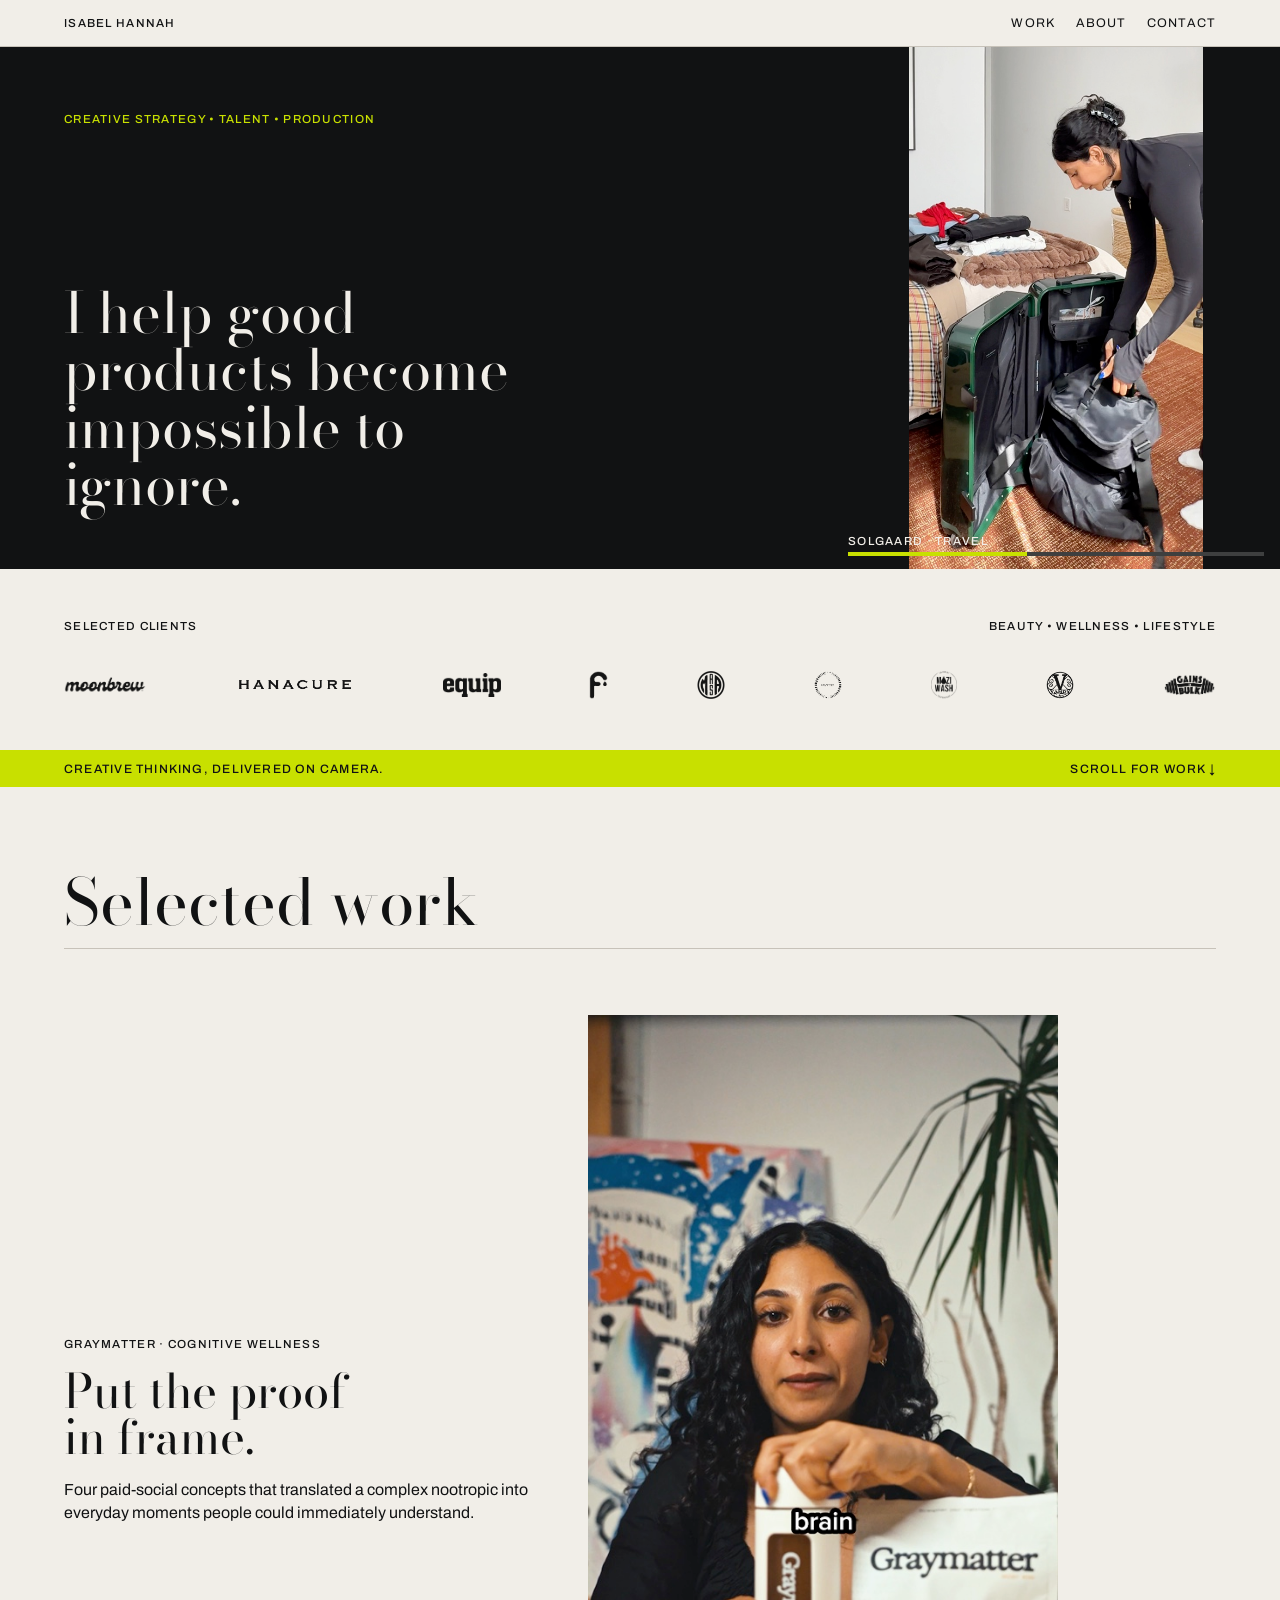
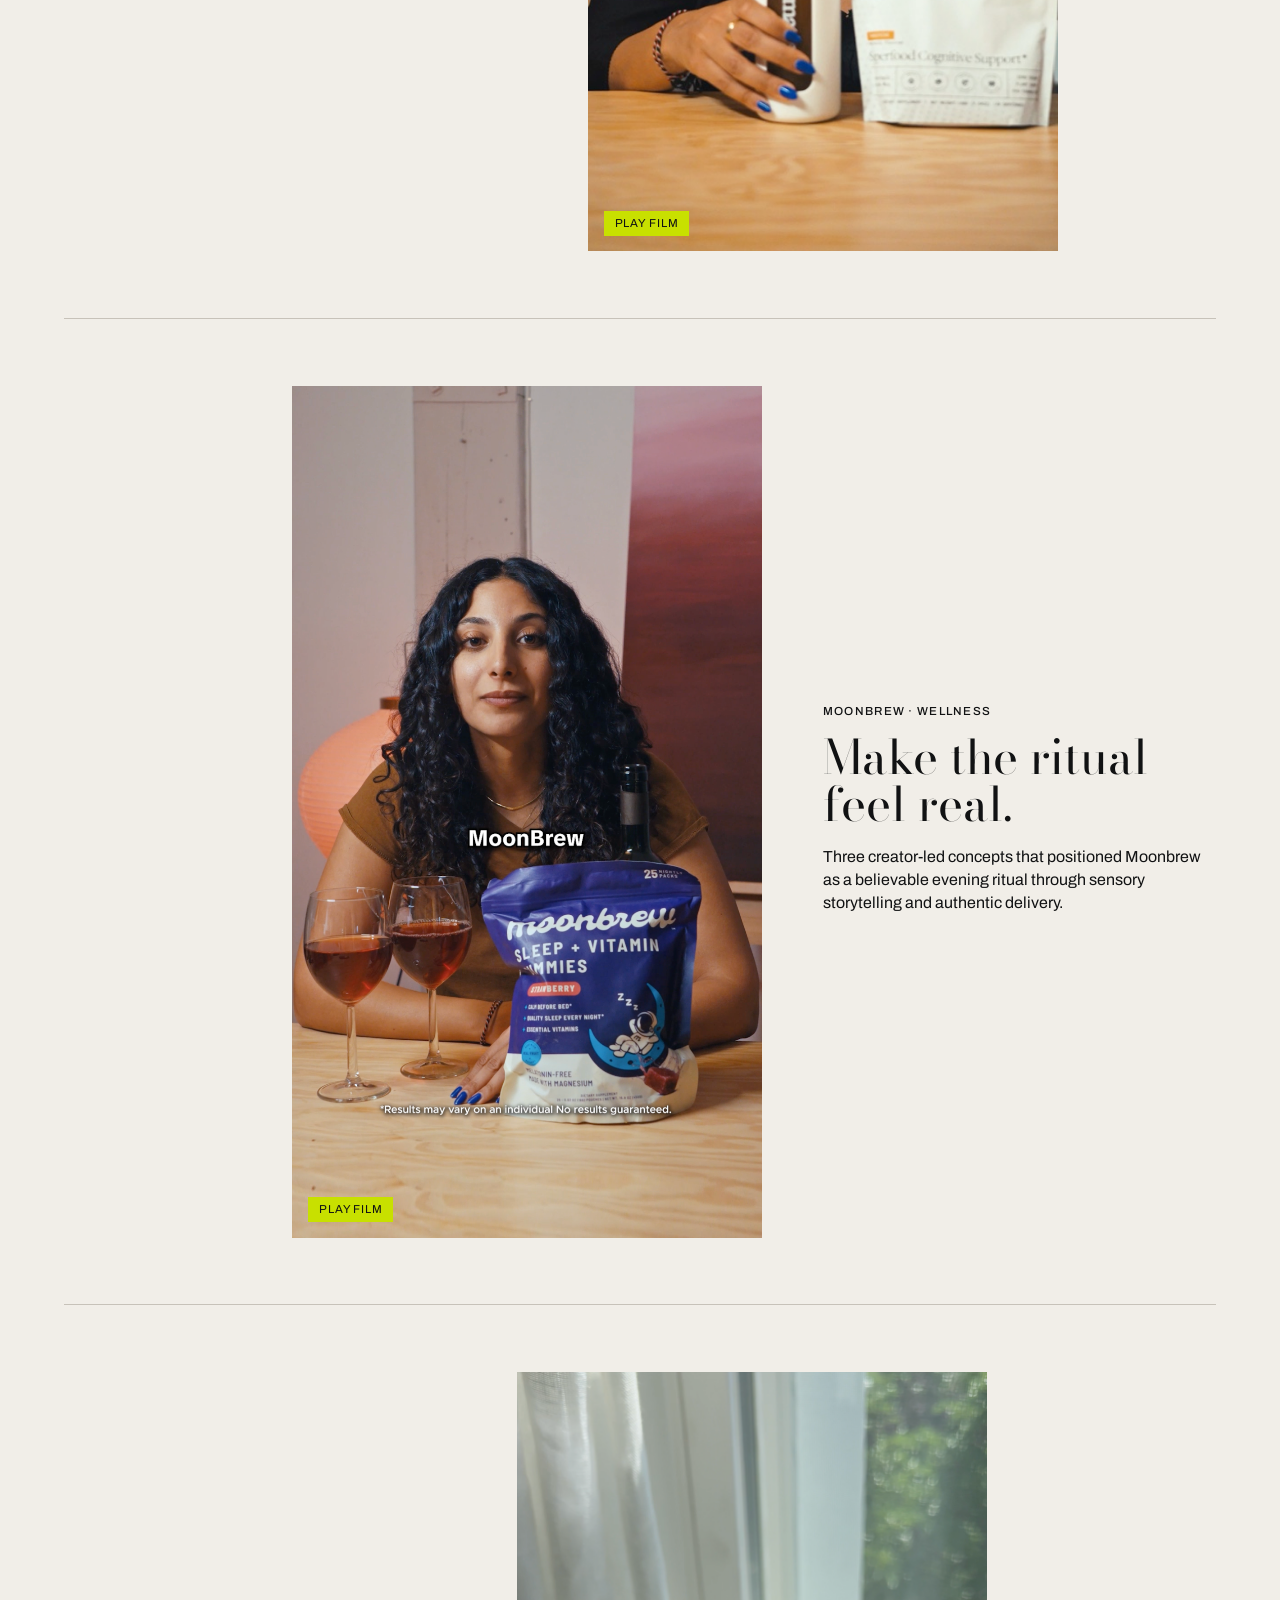
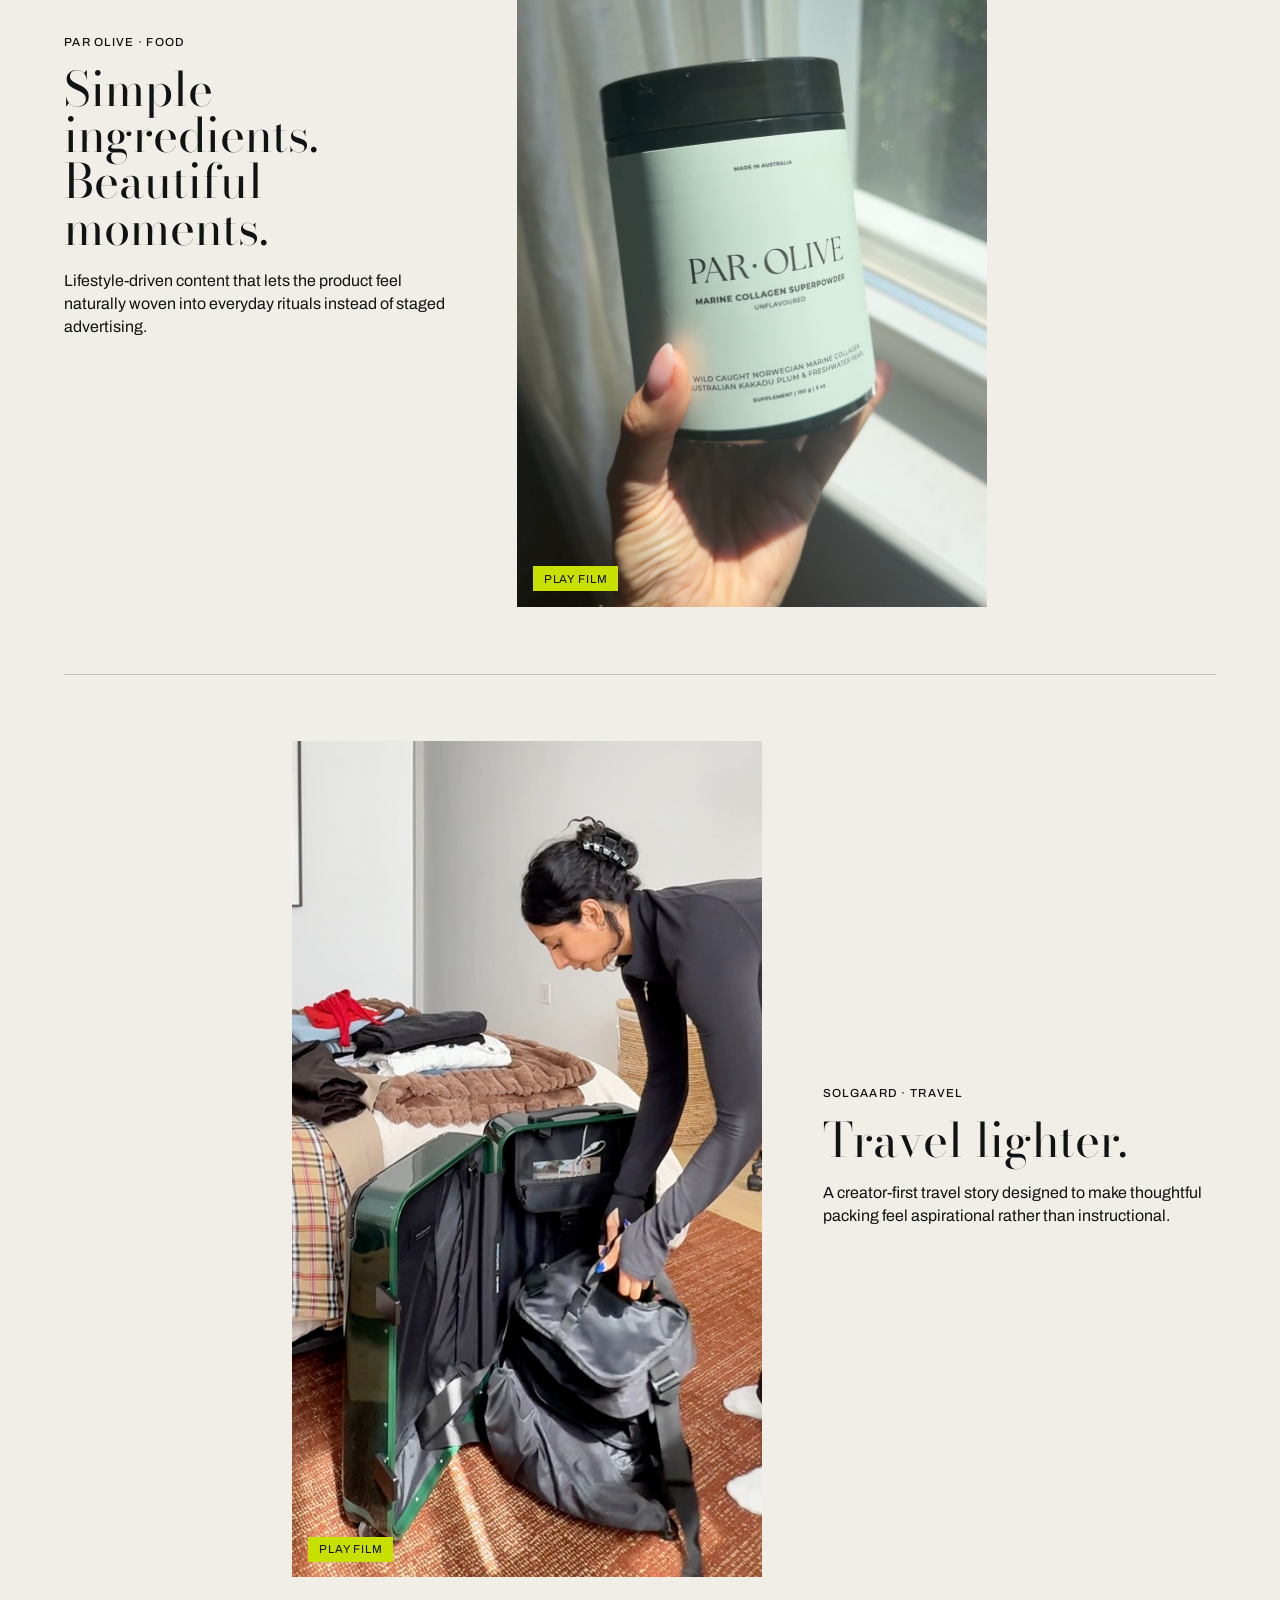
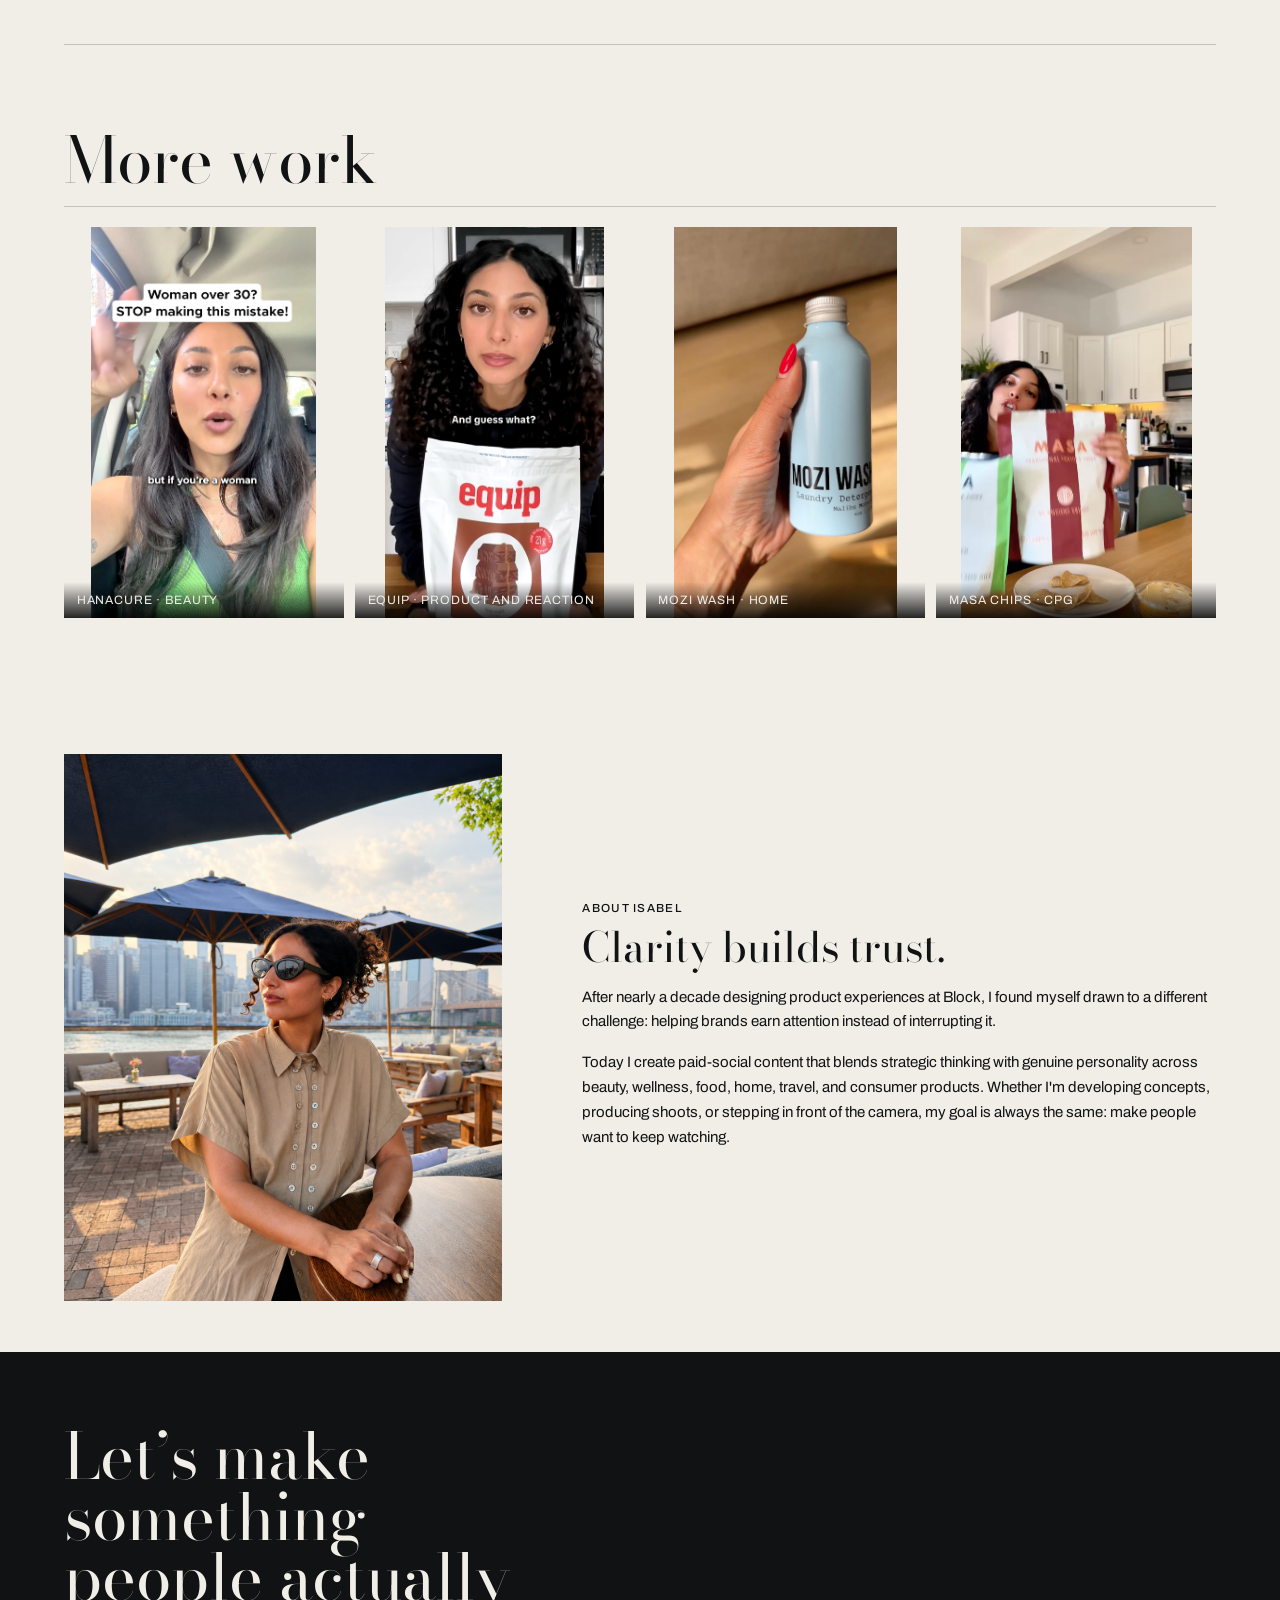
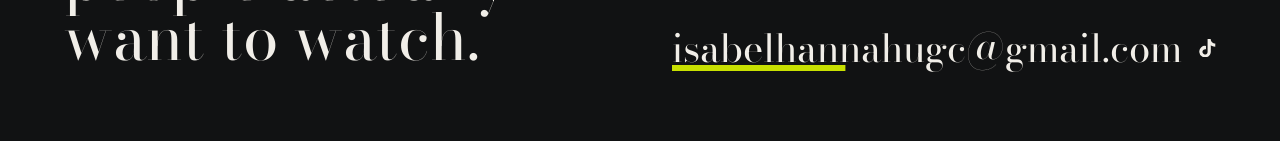
==== commit 79349a64: "Replace Par Olive video" ====
--- a/index.html
+++ b/index.html
@@ -9,11 +9,11 @@
     <meta property="og:description" content="Premium UGC, creative strategy, and content production for beauty, wellness, home, AI, travel, fintech, and lifestyle brands.">
     <meta property="og:url" content="https://isabelhannah.com">
     <meta property="og:type" content="website">
-    <meta property="og:image" content="https://isabelhannah.com/public/images/og-image.png">
+    <meta property="og:image" content="https://isabelhannah.com/public/images/og-image-v2.png">
     <meta name="twitter:card" content="summary_large_image">
     <meta name="twitter:title" content="Isabel Hannah — Creative Strategy, Talent & Production">
     <meta name="twitter:description" content="Premium UGC, creative strategy, and content production for beauty, wellness, home, AI, travel, fintech, and lifestyle brands.">
-    <meta name="twitter:image" content="https://isabelhannah.com/public/images/og-image.png">
+    <meta name="twitter:image" content="https://isabelhannah.com/public/images/og-image-v2.png">
     <title>Isabel Hannah — Creative Strategy, Talent & Production</title>
     <link rel="icon" type="image/png" href="/public/favicon.png">
     <link rel="preconnect" href="https://fonts.googleapis.com">
@@ -154,7 +154,14 @@
 
     <footer id="contact">
       <h2>Let’s make something<br>people actually want to watch.</h2>
-      <div><a href="mailto:isabelhannahugc@gmail.com">isabelhannahugc@gmail.com</a></div>
+      <div class="footer-contact">
+        <a class="footer-email" href="mailto:isabelhannahugc@gmail.com">isabelhannahugc@gmail.com</a>
+        <a class="footer-tiktok" href="https://www.tiktok.com/@isabelhannah" target="_blank" rel="noopener noreferrer" aria-label="View Isabel Hannah on TikTok (opens in a new tab)">
+          <svg viewBox="0 0 24 24" aria-hidden="true" focusable="false">
+            <path d="M12.53 0h4.03c.08 1.53.63 3.09 1.75 4.17 1.12 1.11 2.7 1.62 4.24 1.79v4.03a10.6 10.6 0 0 1-4.2-.97c-.57-.26-1.1-.59-1.62-.93-.01 2.92.01 5.84-.02 8.75a7.3 7.3 0 0 1-1.35 3.94 7.36 7.36 0 0 1-5.91 3.21 7.23 7.23 0 0 1-4.08-1.03 7.44 7.44 0 0 1-3.65-5.72 9.7 9.7 0 0 1-.01-1.48 7.35 7.35 0 0 1 2.58-4.96 7.2 7.2 0 0 1 6.15-1.72c.02 1.48-.04 2.96-.04 4.44a3.48 3.48 0 0 0-3.02.37 3.3 3.3 0 0 0-1.36 1.75c-.21.51-.15 1.07-.14 1.61.24 1.64 1.82 3.02 3.5 2.87a3.5 3.5 0 0 0 2.77-1.61c.35-.61.37-1.38.37-2.07V0Z"/>
+          </svg>
+        </a>
+      </div>
     </footer>
     <script src="script.js"></script>
   </body>
--- a/styles.css
+++ b/styles.css
@@ -43,8 +43,8 @@
 .project-copy h2 { margin:1.1rem 0; font:400 clamp(2rem,3.7vw,4rem)/.98 'Bodoni Moda',Georgia,serif; }
 .project-copy h2 em,.about h2 em,footer h2 em { font-weight:400; }
 .project-copy p:not(.eyebrow) { line-height:1.45; }
-footer a::after { position:absolute; right:0; bottom:-.25rem; left:0; height:.16em; background:var(--lime); content:""; transform:scaleX(.34); transform-origin:left; transition:transform .35s ease; }
-footer a:hover::after,footer a:focus-visible::after { transform:scaleX(1); }
+.footer-email::after { position:absolute; right:0; bottom:-.25rem; left:0; height:.16em; background:var(--lime); content:""; transform:scaleX(.34); transform-origin:left; transition:transform .35s ease; }
+.footer-email:hover::after,.footer-email:focus-visible::after { transform:scaleX(1); }
 .project-media { width:min(100%,29.4rem); min-height:clamp(4.9rem,9.1vw,8.75rem); justify-self:start; cursor:pointer; }
 .more-grid figure[data-play-target] { cursor:pointer; }
 .project-graymatter { grid-template-columns:.85fr 1.15fr; }
@@ -67,5 +67,9 @@
 .about p:not(.eyebrow) + p:not(.eyebrow) { margin-top:1rem; }
 footer { display:flex; justify-content:space-between; gap:2rem; align-items:end; padding:clamp(2.5rem,5.8vw,5.8rem) var(--gutter); background:var(--ink); color:var(--paper); }
 footer a { position:relative; font:400 clamp(1.5rem,3vw,2.5rem)/1 'Bodoni Moda',Georgia,serif; text-decoration:none; }
+.footer-contact { display:flex; align-items:center; gap:1rem; }
+.footer-tiktok { display:inline-flex; width:1.15rem; height:1.15rem; flex:0 0 auto; color:var(--paper); transition:color .25s ease; }
+.footer-tiktok:hover,.footer-tiktok:focus-visible { color:var(--lime); }
+.footer-tiktok svg { display:block; width:100%; height:100%; fill:currentColor; }
 @media (prefers-reduced-motion:no-preference) { .work-heading { animation:rule-in .7s ease both; } .project-media,figure { transition:transform .45s ease, filter .45s ease; } .project-media:hover,figure:hover { filter:contrast(1.04); transform:translateY(-.2rem); } @keyframes rule-in { from { border-color:transparent; } to { border-color:var(--rule); } } }
 @media (max-width:760px) { .hero,.project,.project-moonbrew,.project-media-first,.about { grid-template-columns:1fr; } .hero { min-height:0; } .hero-copy { min-height:16rem; } .hero-media { min-height:22rem; } .project-moonbrew .project-copy,.project-media-first .project-copy { order:0; } .project-media,.project-moonbrew .project-media,.project-media-first .project-media { width:100%; min-height:11rem; justify-self:stretch; } .more-grid { grid-template-columns:repeat(2,1fr); } .more-grid figure,figure { aspect-ratio:4/5; } .logo-list { justify-content:space-between; column-gap:1.25rem; } footer { display:block; } footer div { margin-top:1.7rem; } .editorial-interruption span:last-child { display:none; } .section-kicker p:last-child { max-width:12rem; text-align:right; } .selected-clients .section-kicker p:last-child { max-width:none; white-space:nowrap; font-size:.68rem; letter-spacing:.03em; } }
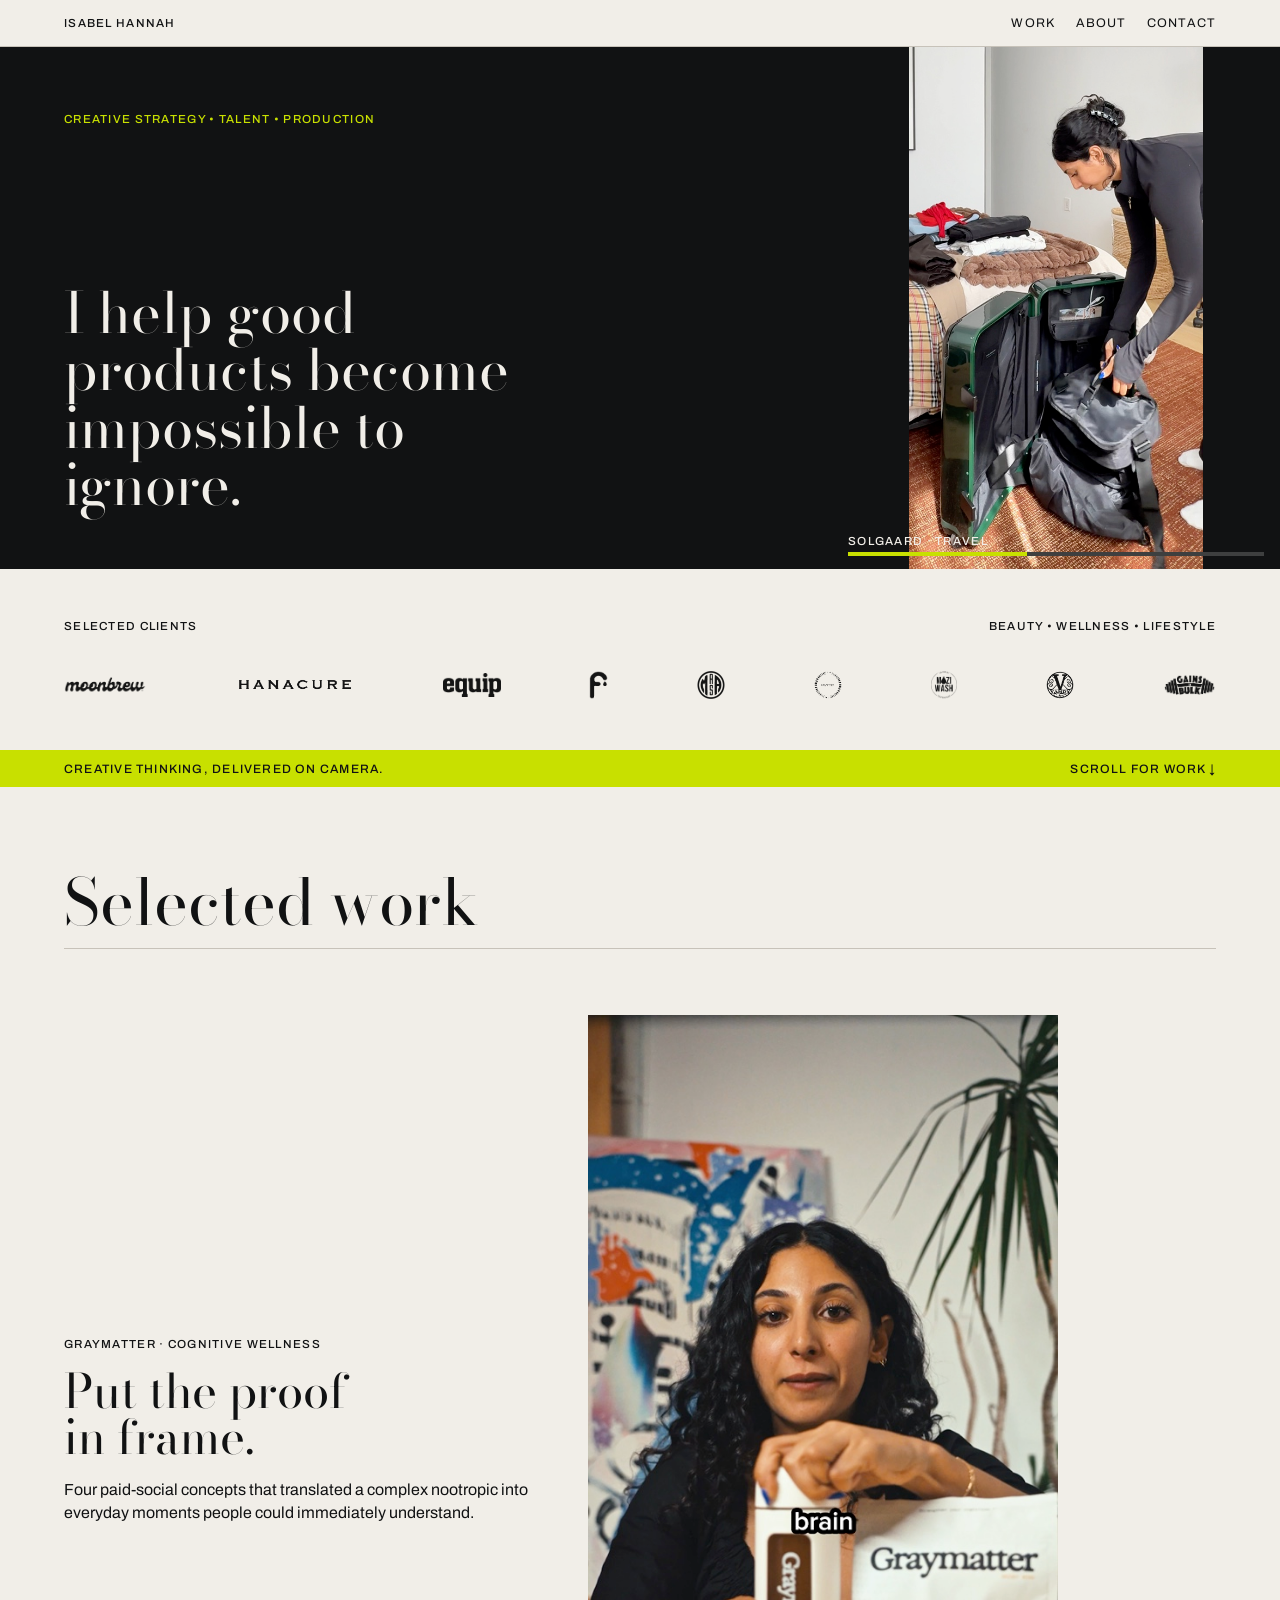
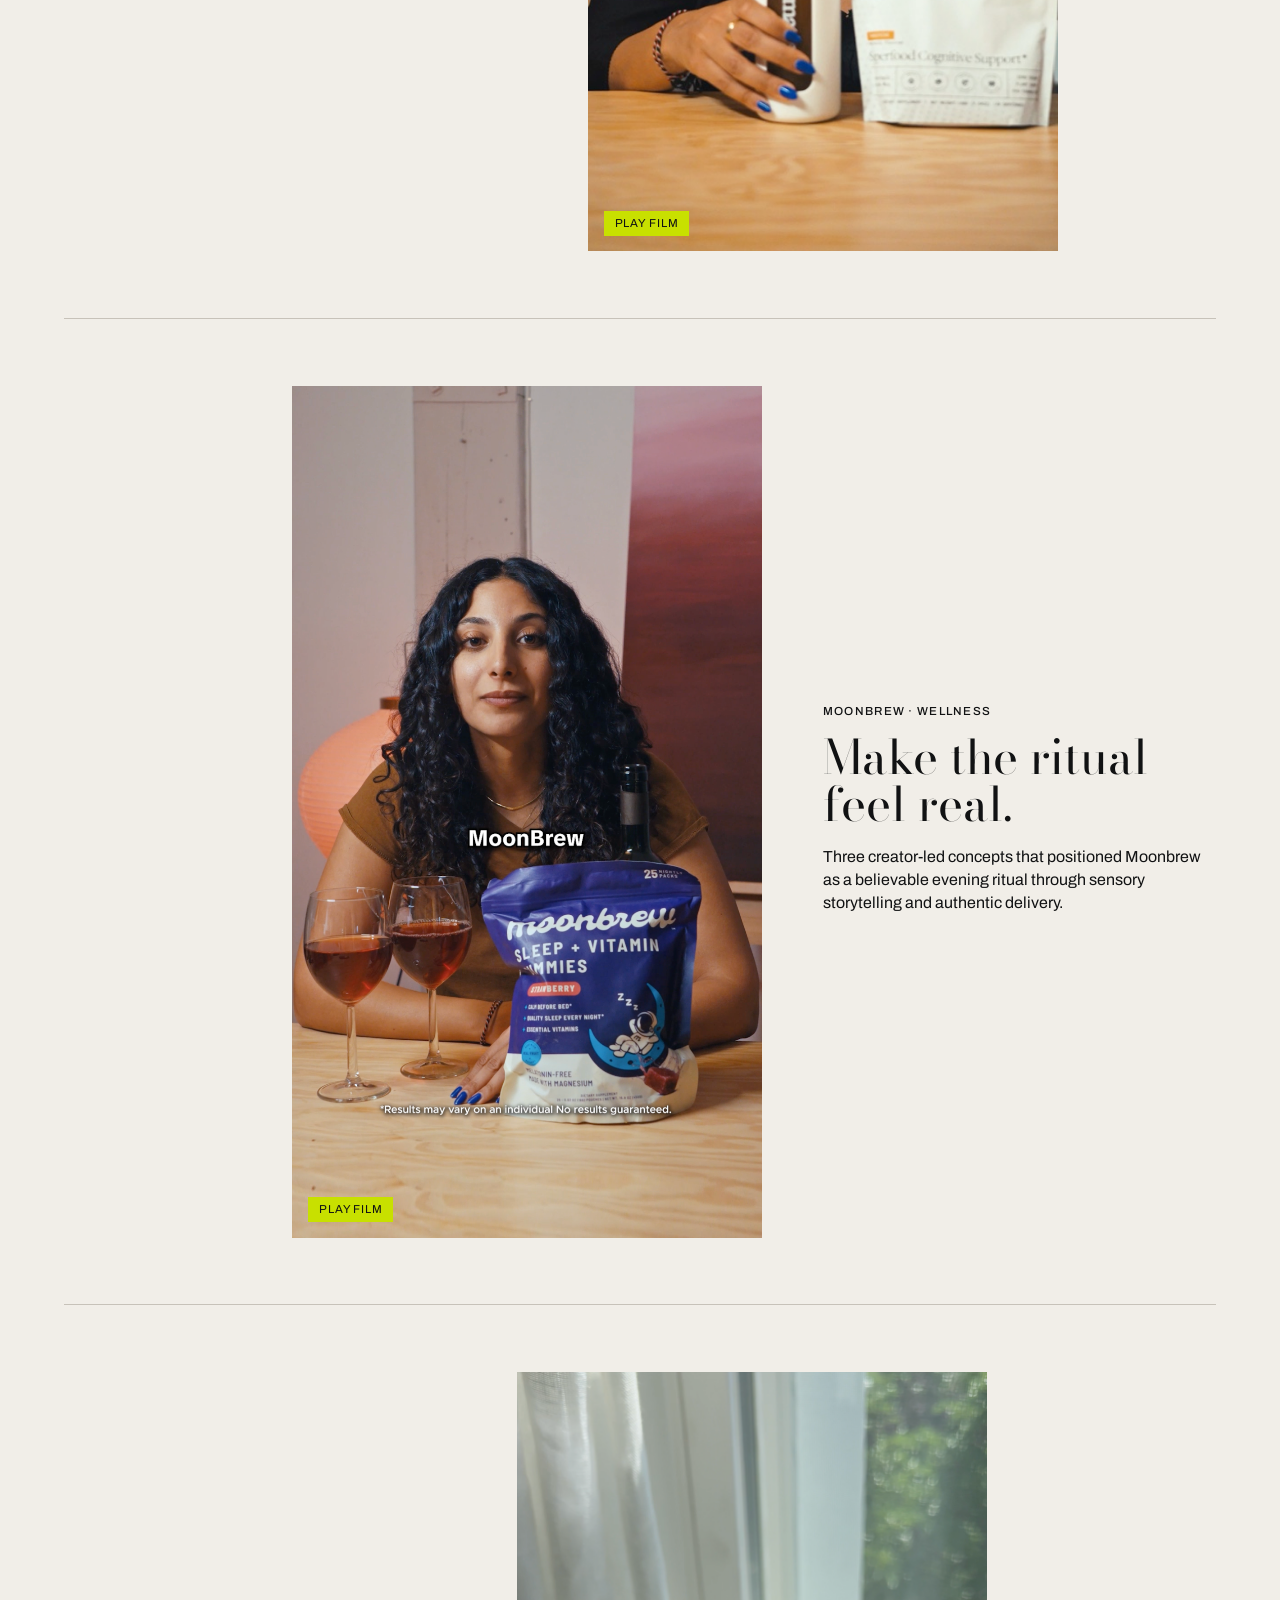
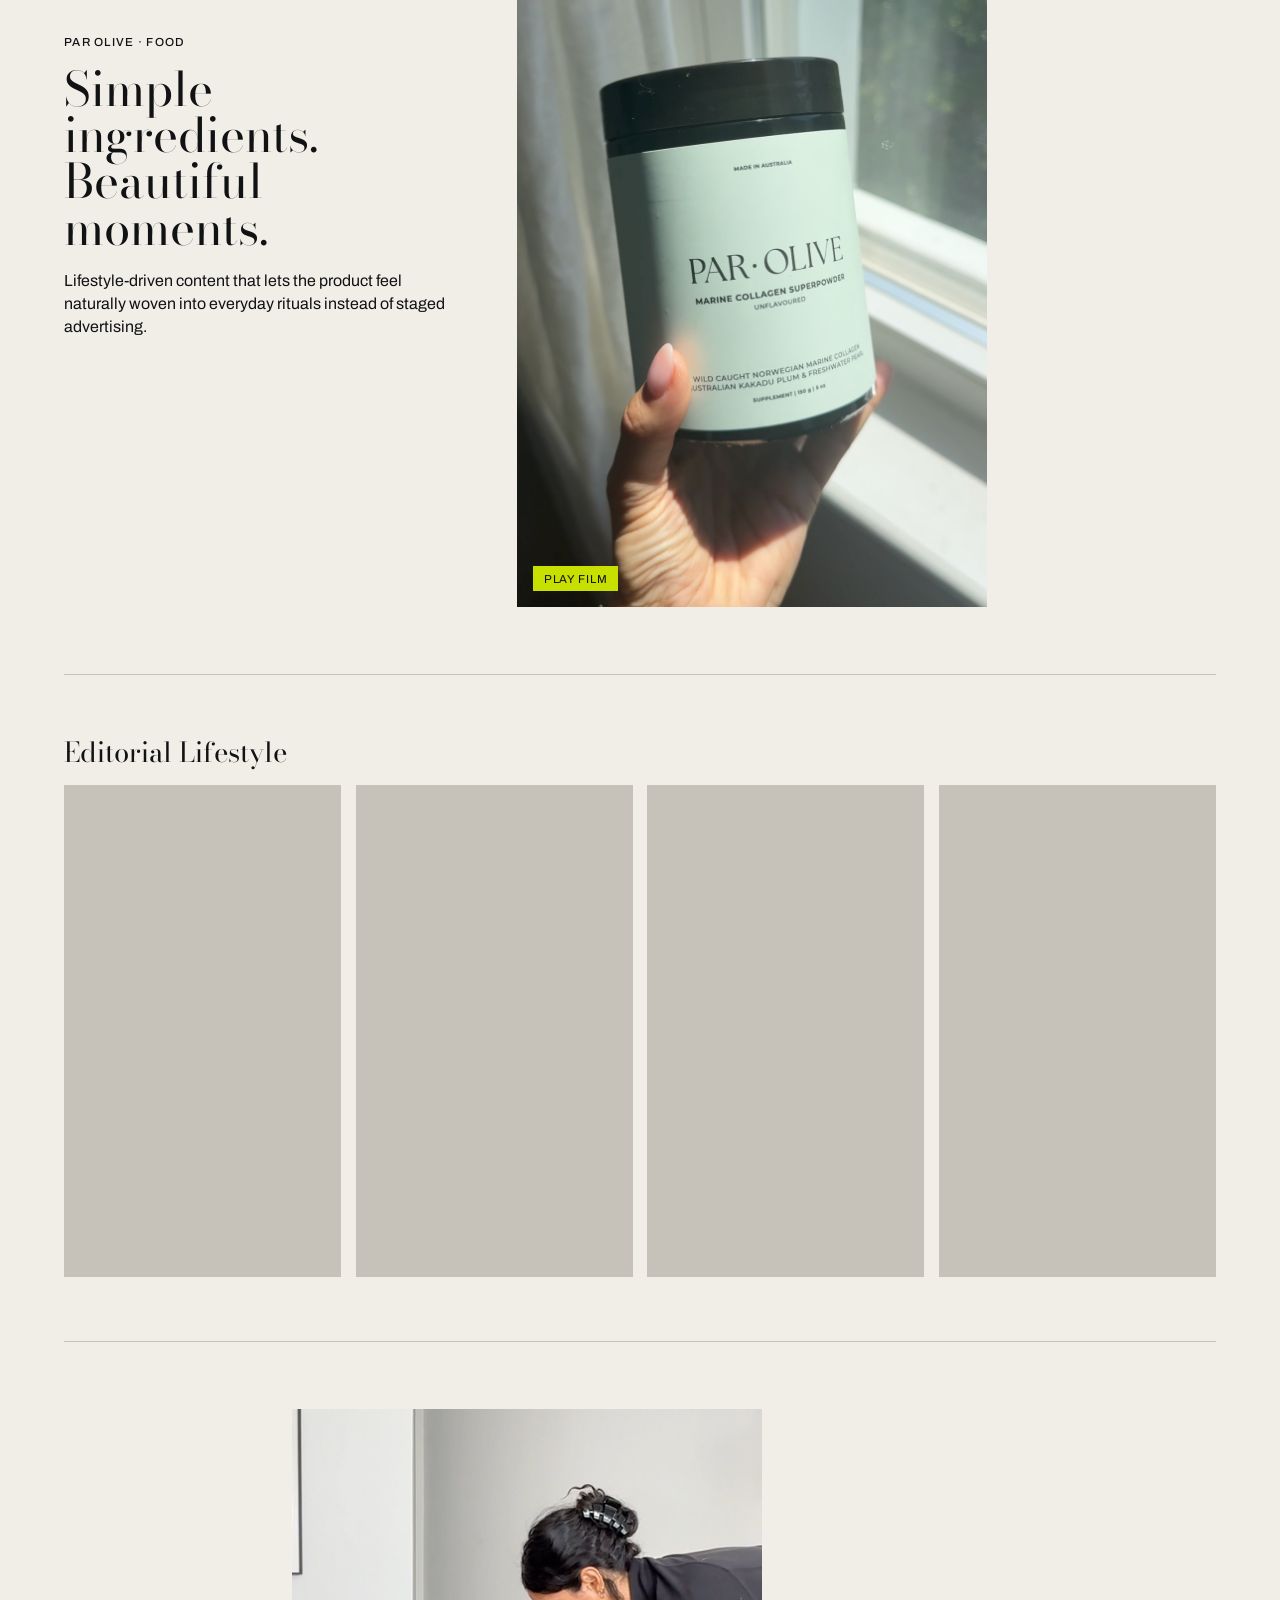
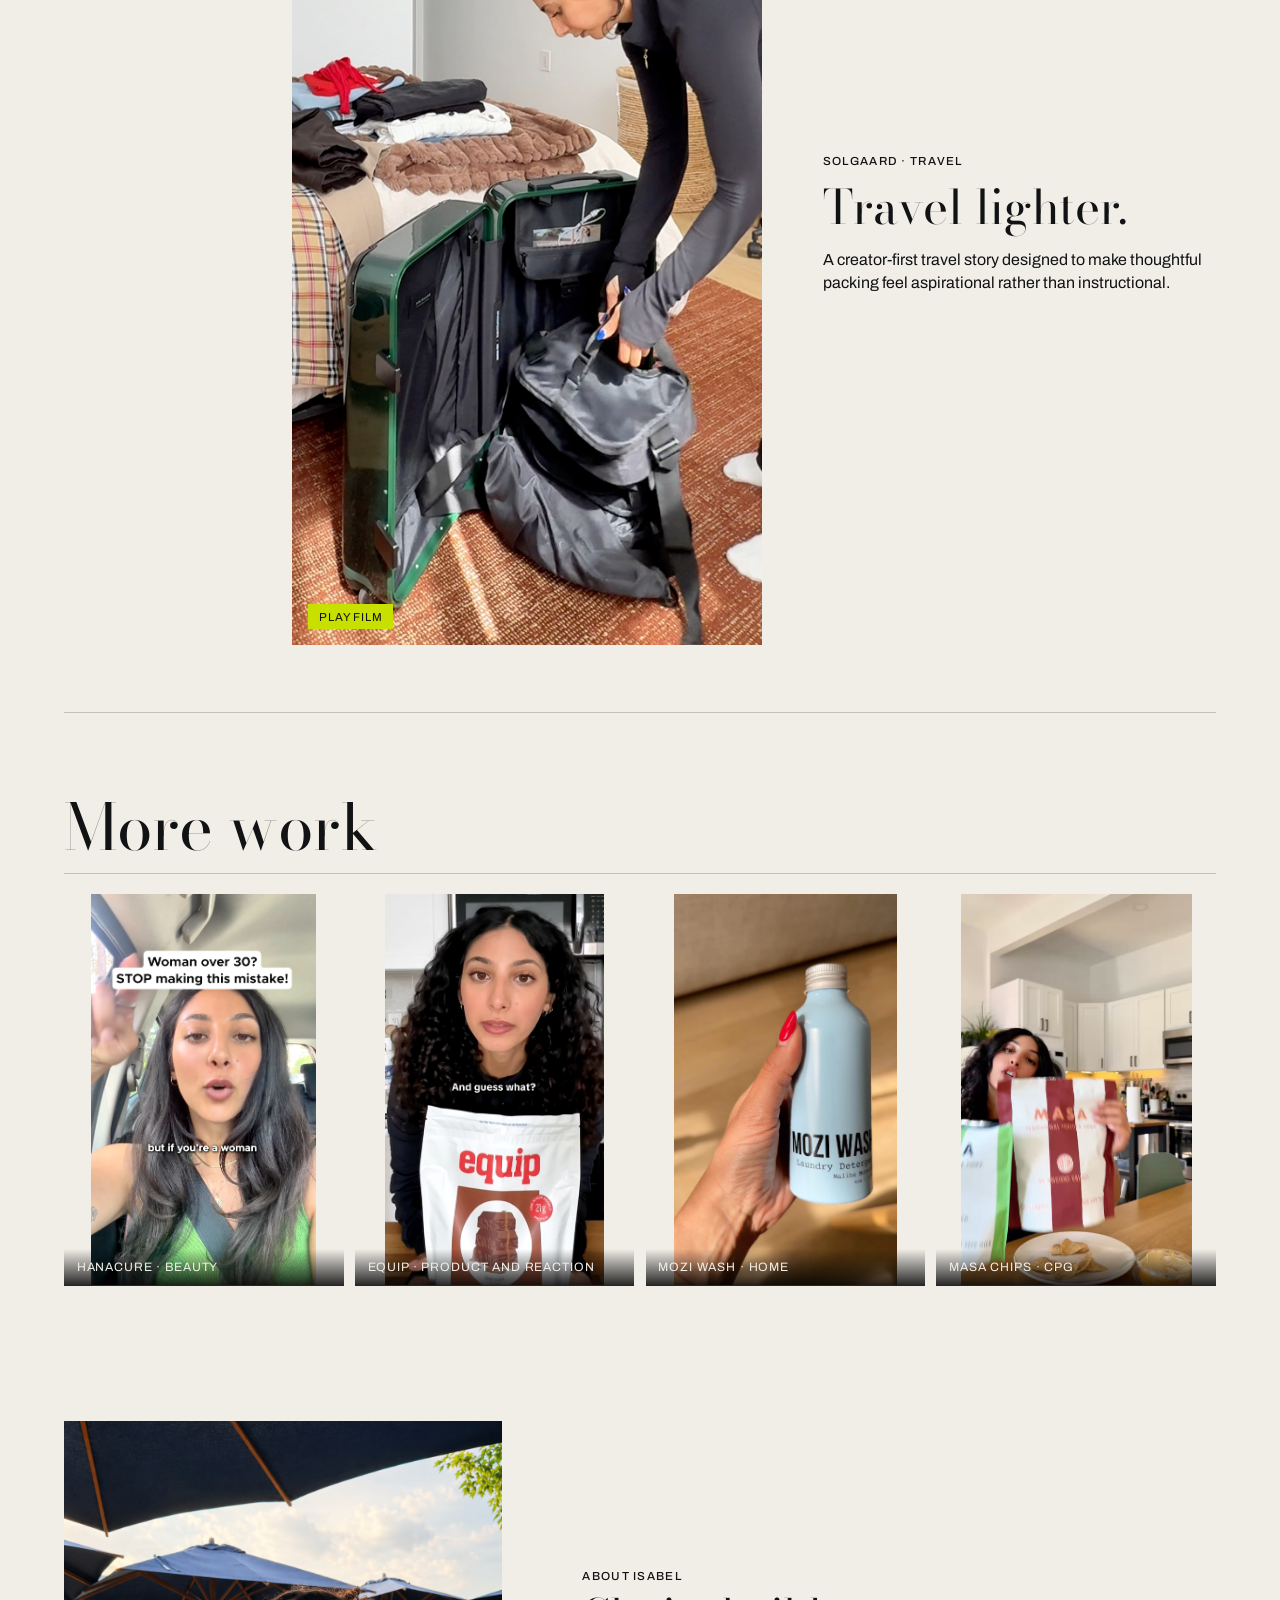
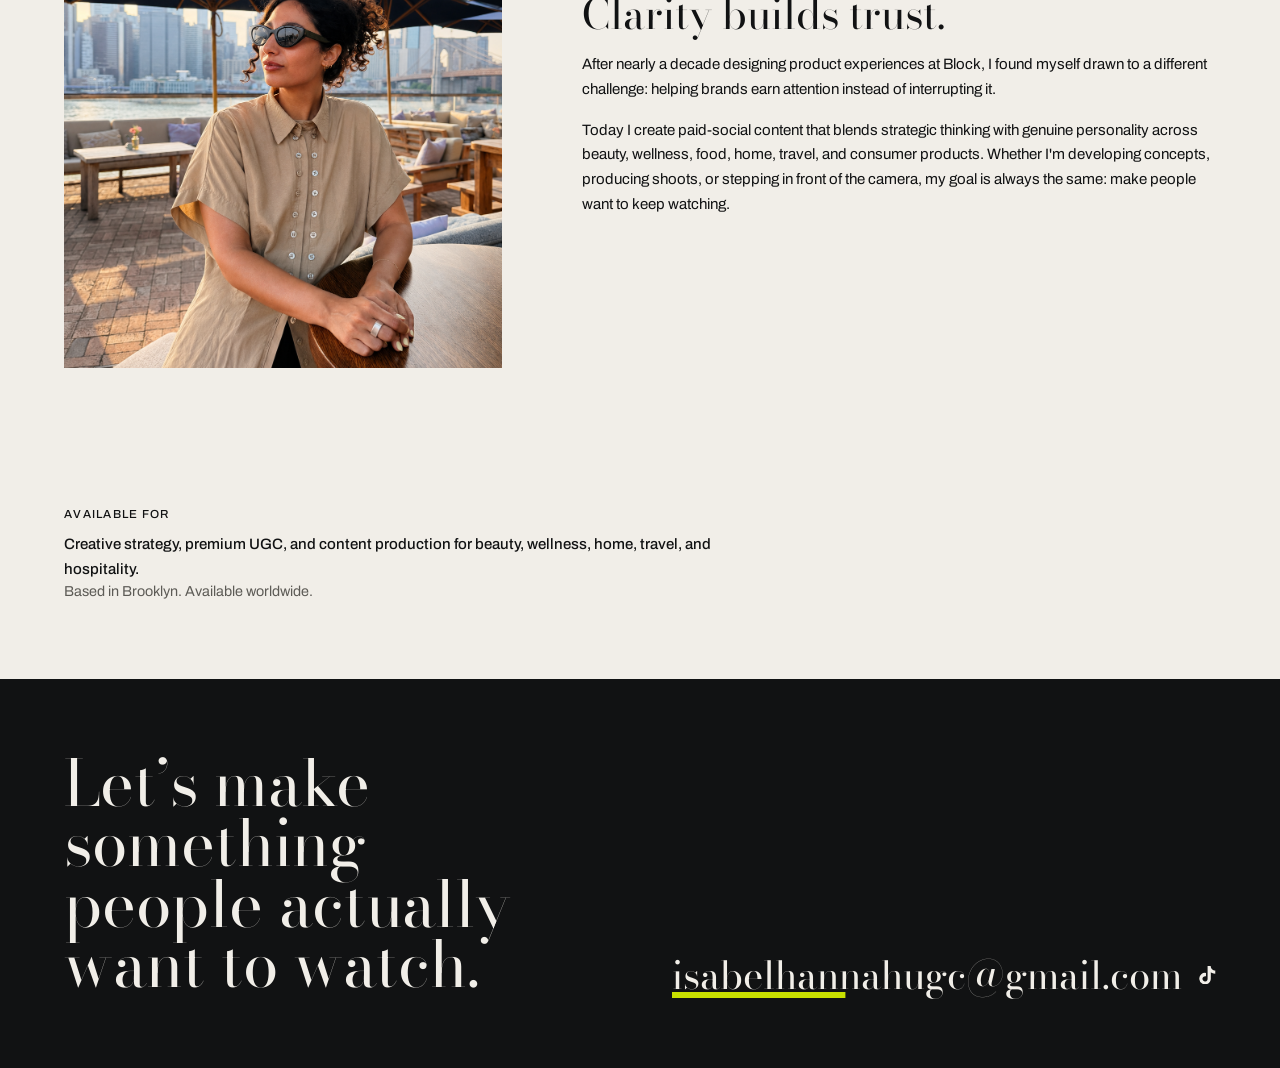
==== commit a9e3caa6: "Add editorial lifestyle and refine services copy" ====
--- a/index.html
+++ b/index.html
@@ -5,16 +5,16 @@
     <meta name="viewport" content="width=device-width, initial-scale=1">
     <meta name="description" content="Premium UGC, creative strategy, and content production for beauty, wellness, home, AI, travel, fintech, and lifestyle brands.">
     <link rel="canonical" href="https://isabelhannah.com">
-    <meta property="og:title" content="Isabel Hannah — Creative Strategy, Talent & Production">
+    <meta property="og:title" content="Isabel Hannah — Creative Strategy, Production & UGC">
     <meta property="og:description" content="Premium UGC, creative strategy, and content production for beauty, wellness, home, AI, travel, fintech, and lifestyle brands.">
     <meta property="og:url" content="https://isabelhannah.com">
     <meta property="og:type" content="website">
     <meta property="og:image" content="https://isabelhannah.com/public/images/og-image-v2.png">
     <meta name="twitter:card" content="summary_large_image">
-    <meta name="twitter:title" content="Isabel Hannah — Creative Strategy, Talent & Production">
+    <meta name="twitter:title" content="Isabel Hannah — Creative Strategy, Production & UGC">
     <meta name="twitter:description" content="Premium UGC, creative strategy, and content production for beauty, wellness, home, AI, travel, fintech, and lifestyle brands.">
     <meta name="twitter:image" content="https://isabelhannah.com/public/images/og-image-v2.png">
-    <title>Isabel Hannah — Creative Strategy, Talent & Production</title>
+    <title>Isabel Hannah — Creative Strategy, Production & UGC</title>
     <link rel="icon" type="image/png" href="/public/favicon.png">
     <link rel="preconnect" href="https://fonts.googleapis.com">
     <link rel="preconnect" href="https://fonts.gstatic.com" crossorigin>
@@ -114,6 +114,16 @@
           </div>
         </article>
 
+        <section class="editorial-lifestyle" aria-labelledby="editorial-lifestyle-title">
+          <h2 id="editorial-lifestyle-title">Editorial Lifestyle</h2>
+          <div class="lifestyle-strip" aria-label="Selected editorial lifestyle films">
+            <video class="lifestyle-video" muted loop playsinline preload="metadata" data-lifestyle-delay="0" aria-label="Montauk editorial lifestyle film"><source src="public/Videos/Editorial%20Lifestyle/Montauk.mp4" type="video/mp4"></video>
+            <video class="lifestyle-video" muted loop playsinline preload="metadata" data-lifestyle-delay="350" aria-label="Bali architecture editorial lifestyle film"><source src="public/Videos/Editorial%20Lifestyle/Uluwatu.mp4" type="video/mp4"></video>
+            <video class="lifestyle-video" muted loop playsinline preload="metadata" data-lifestyle-delay="700" aria-label="Tayrona editorial lifestyle film"><source src="public/Videos/Editorial%20Lifestyle/Tayrona.mp4" type="video/mp4"></video>
+            <video class="lifestyle-video" muted loop playsinline preload="metadata" data-lifestyle-delay="1050" aria-label="Bali rice fields editorial lifestyle film"><source src="public/Videos/Editorial%20Lifestyle/Sidemen.mp4" type="video/mp4"></video>
+          </div>
+        </section>
+
         <article class="project project-solgaard project-media-first">
           <div class="project-media" data-play-target="solgaard-video" role="button" tabindex="0" aria-label="Play Solgaard video">
             <video id="solgaard-video" playsinline preload="metadata" poster="public/images/posters/solgaard.jpg">
@@ -150,6 +160,13 @@
           <p>Today I create paid-social content that blends strategic thinking with genuine personality across beauty, wellness, food, home, travel, and consumer products. Whether I'm developing concepts, producing shoots, or stepping in front of the camera, my goal is always the same: make people want to keep watching.</p>
         </div>
       </section>
+
+      <section class="availability" aria-labelledby="availability-title">
+        <p class="eyebrow" id="availability-title">Available For</p>
+        <p class="availability-statement">Creative strategy, premium UGC, and content production for beauty, wellness, home, travel, and hospitality.</p>
+        <p>Based in Brooklyn. Available worldwide.</p>
+      </section>
+
     </main>
 
     <footer id="contact">
--- a/styles.css
+++ b/styles.css
@@ -53,6 +53,10 @@
 .project-moonbrew .project-copy { order:2; }
 .project-media-first { grid-template-columns:1.28fr .72fr; }
 .project-media-first .project-copy { order:2; }
+.editorial-lifestyle { padding:clamp(2.8rem,5vw,4.8rem) 0; border-bottom:1px solid var(--rule); }
+.editorial-lifestyle h2 { margin:0; font:400 clamp(1.4rem,2.15vw,2.1rem)/1 'Bodoni Moda',Georgia,serif; }
+.lifestyle-strip { display:grid; grid-template-columns:repeat(4,minmax(0,1fr)); gap:clamp(.55rem,1.15vw,1rem); margin-top:clamp(.9rem,1.45vw,1.25rem); }
+.lifestyle-video { display:block; width:100%; aspect-ratio:9/16; object-fit:cover; background:var(--rule); }
 .play-label { position:absolute; left:1rem; bottom:1rem; padding:.4rem .65rem; background:var(--lime); color:var(--ink); font-size:.72rem; letter-spacing:.08em; text-transform:uppercase; }
 .more-work { padding-top:0; }
 .more-grid { display:grid; grid-template-columns:repeat(4,1fr); gap:.7rem; margin-top:1.25rem; }
@@ -65,6 +69,10 @@
 .about h2 { margin:.8rem 0 1rem; font-size:clamp(1.65rem,3.25vw,3.5rem); line-height:1; }
 .about p:not(.eyebrow) { max-width:42rem; font-size:.94rem; line-height:1.65; }
 .about p:not(.eyebrow) + p:not(.eyebrow) { margin-top:1rem; }
+.availability { padding:clamp(3rem,6vw,6rem) var(--gutter); }
+.availability-statement { max-width:45rem; margin:1rem 0 .8rem; font:500 clamp(1.4rem,2vw,1.75rem)/1.25 Archivo,Arial,sans-serif; }
+.availability p:not(.eyebrow) { max-width:42rem; margin:0; font-size:.94rem; line-height:1.65; }
+.availability p:last-child { color:#5d5b56; font-size:.9rem; line-height:1.45; }
 footer { display:flex; justify-content:space-between; gap:2rem; align-items:end; padding:clamp(2.5rem,5.8vw,5.8rem) var(--gutter); background:var(--ink); color:var(--paper); }
 footer a { position:relative; font:400 clamp(1.5rem,3vw,2.5rem)/1 'Bodoni Moda',Georgia,serif; text-decoration:none; }
 .footer-contact { display:flex; align-items:center; gap:1rem; }
@@ -72,4 +80,4 @@
 .footer-tiktok:hover,.footer-tiktok:focus-visible { color:var(--lime); }
 .footer-tiktok svg { display:block; width:100%; height:100%; fill:currentColor; }
 @media (prefers-reduced-motion:no-preference) { .work-heading { animation:rule-in .7s ease both; } .project-media,figure { transition:transform .45s ease, filter .45s ease; } .project-media:hover,figure:hover { filter:contrast(1.04); transform:translateY(-.2rem); } @keyframes rule-in { from { border-color:transparent; } to { border-color:var(--rule); } } }
-@media (max-width:760px) { .hero,.project,.project-moonbrew,.project-media-first,.about { grid-template-columns:1fr; } .hero { min-height:0; } .hero-copy { min-height:16rem; } .hero-media { min-height:22rem; } .project-moonbrew .project-copy,.project-media-first .project-copy { order:0; } .project-media,.project-moonbrew .project-media,.project-media-first .project-media { width:100%; min-height:11rem; justify-self:stretch; } .more-grid { grid-template-columns:repeat(2,1fr); } .more-grid figure,figure { aspect-ratio:4/5; } .logo-list { justify-content:space-between; column-gap:1.25rem; } footer { display:block; } footer div { margin-top:1.7rem; } .editorial-interruption span:last-child { display:none; } .section-kicker p:last-child { max-width:12rem; text-align:right; } .selected-clients .section-kicker p:last-child { max-width:none; white-space:nowrap; font-size:.68rem; letter-spacing:.03em; } }
+@media (max-width:760px) { .hero,.project,.project-moonbrew,.project-media-first,.about { grid-template-columns:1fr; } .hero { min-height:0; } .hero-copy { min-height:16rem; } .hero-media { min-height:22rem; } .project-moonbrew .project-copy,.project-media-first .project-copy { order:0; } .project-media,.project-moonbrew .project-media,.project-media-first .project-media { width:100%; min-height:11rem; justify-self:stretch; } .editorial-lifestyle { padding:2.8rem 0; } .lifestyle-strip { display:flex; overflow-x:auto; gap:.7rem; margin-right:calc(var(--gutter) * -1); padding-right:var(--gutter); scroll-snap-type:x mandatory; scroll-padding-left:0; scroll-behavior:smooth; -webkit-overflow-scrolling:touch; scrollbar-width:none; } .lifestyle-strip::-webkit-scrollbar { display:none; } .lifestyle-video { width:min(55vw,12rem); min-width:0; flex:0 0 min(55vw,12rem); scroll-snap-align:start; } .capabilities { padding:2.5rem var(--gutter); } .capabilities ul { grid-template-columns:repeat(2,minmax(0,1fr)); gap:.75rem 1rem; margin:1rem 0 1.25rem; font-size:.86rem; } .more-grid { grid-template-columns:repeat(2,1fr); } .more-grid figure,figure { aspect-ratio:4/5; } .logo-list { justify-content:space-between; column-gap:1.25rem; } footer { display:block; } footer div { margin-top:1.7rem; } .editorial-interruption span:last-child { display:none; } .section-kicker p:last-child { max-width:12rem; text-align:right; } .selected-clients .section-kicker p:last-child { max-width:none; white-space:nowrap; font-size:.68rem; letter-spacing:.03em; } }
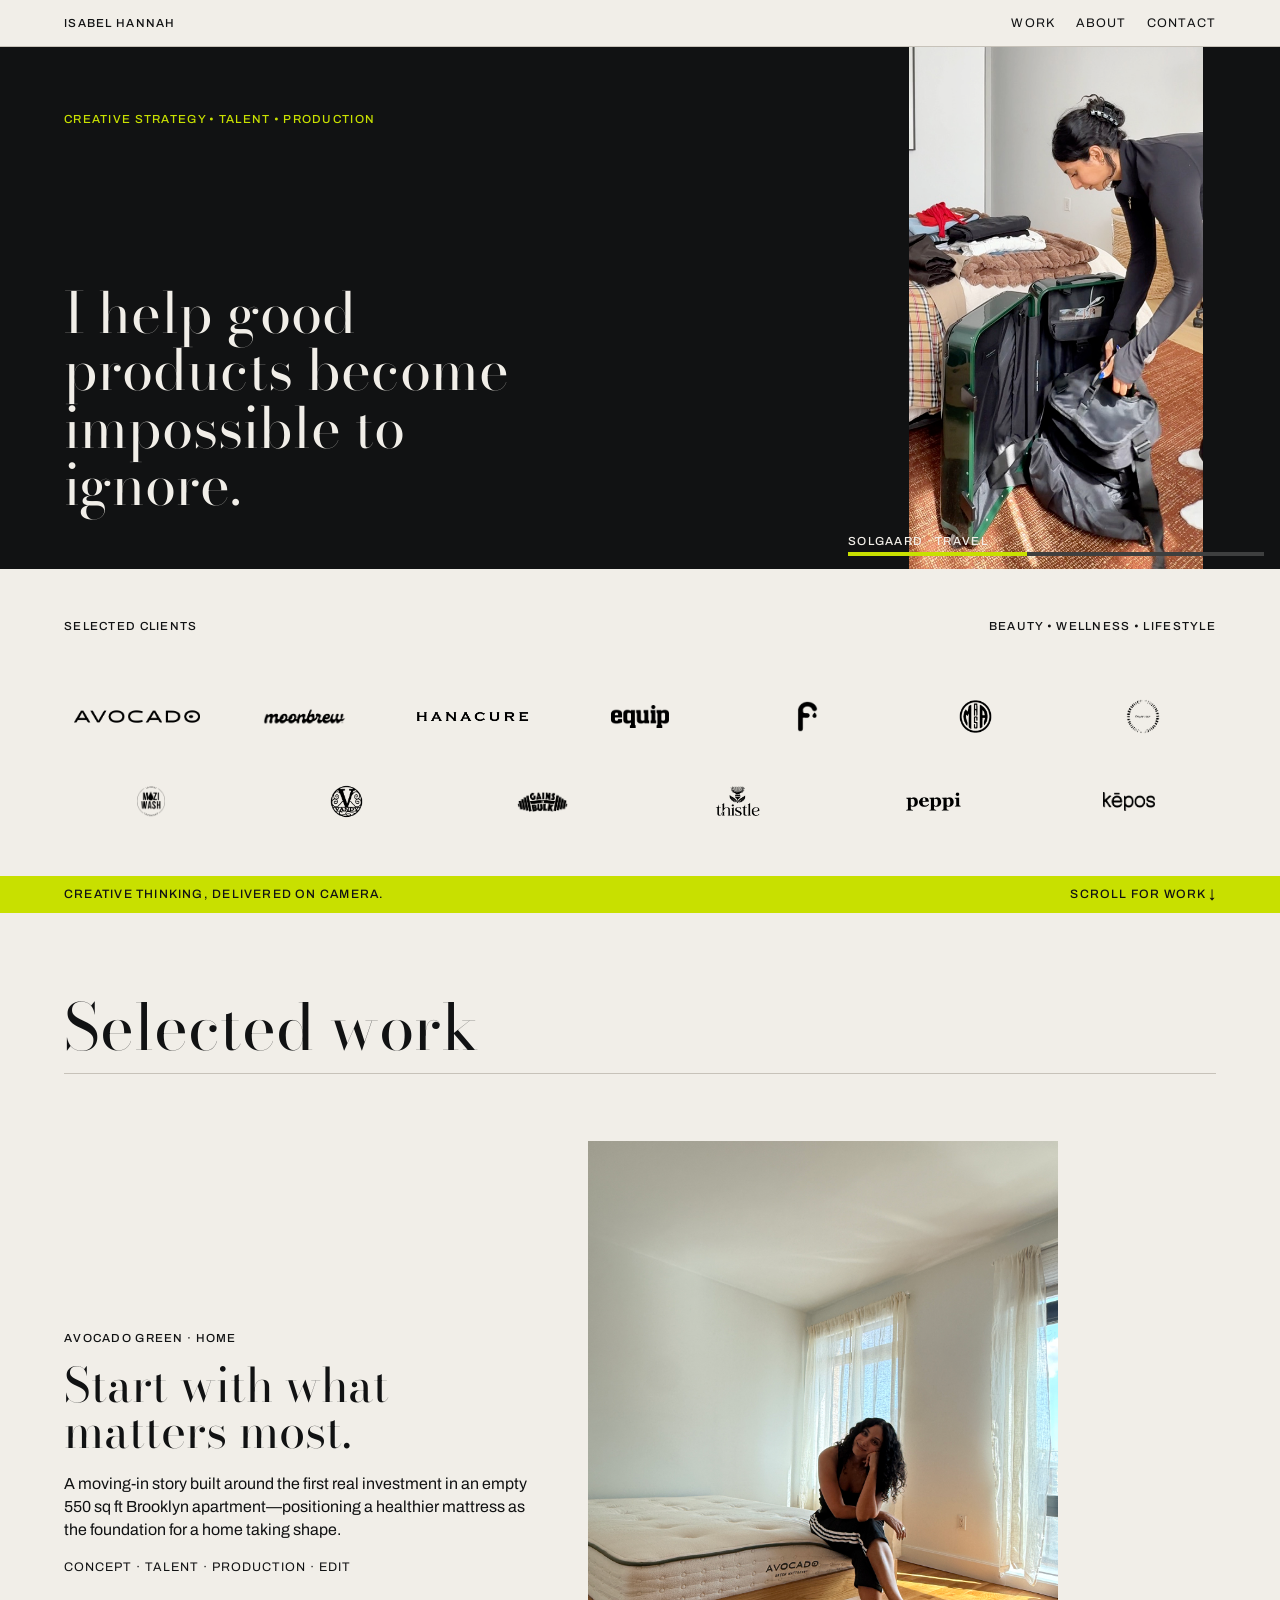
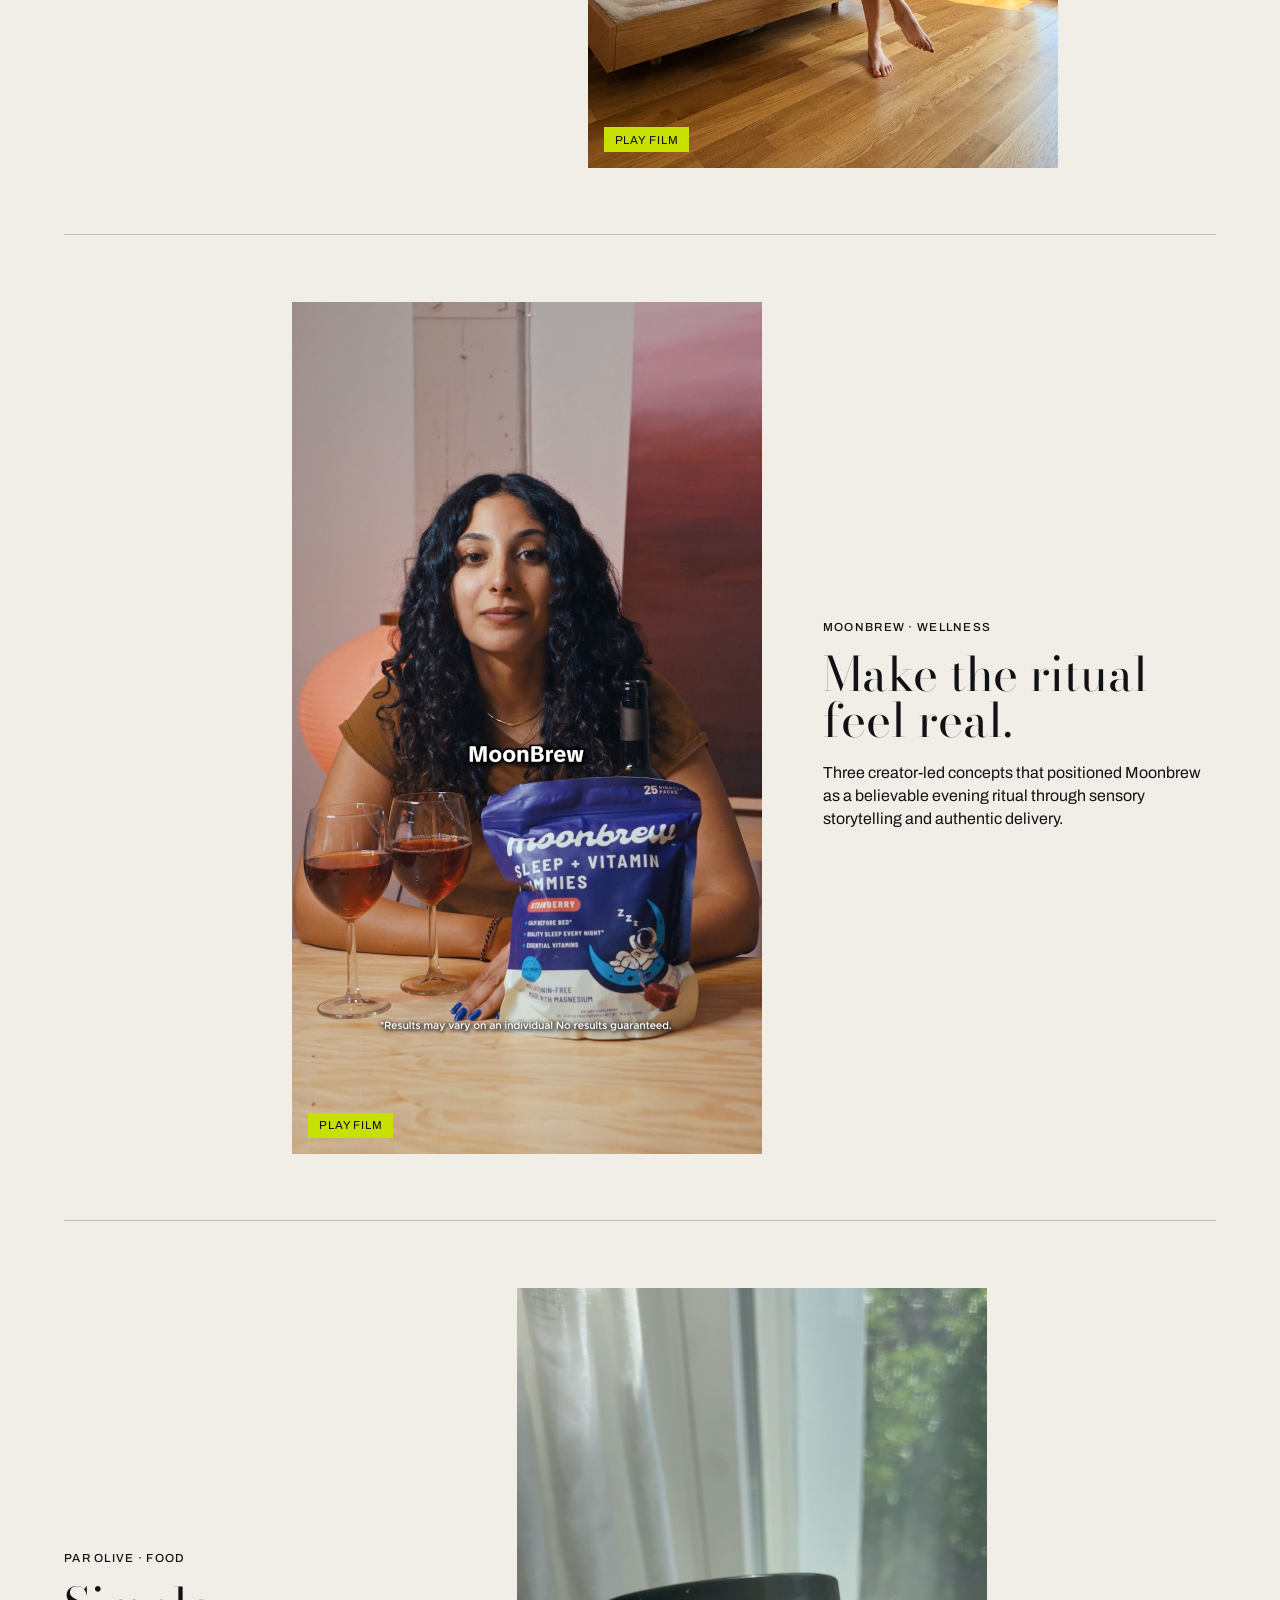
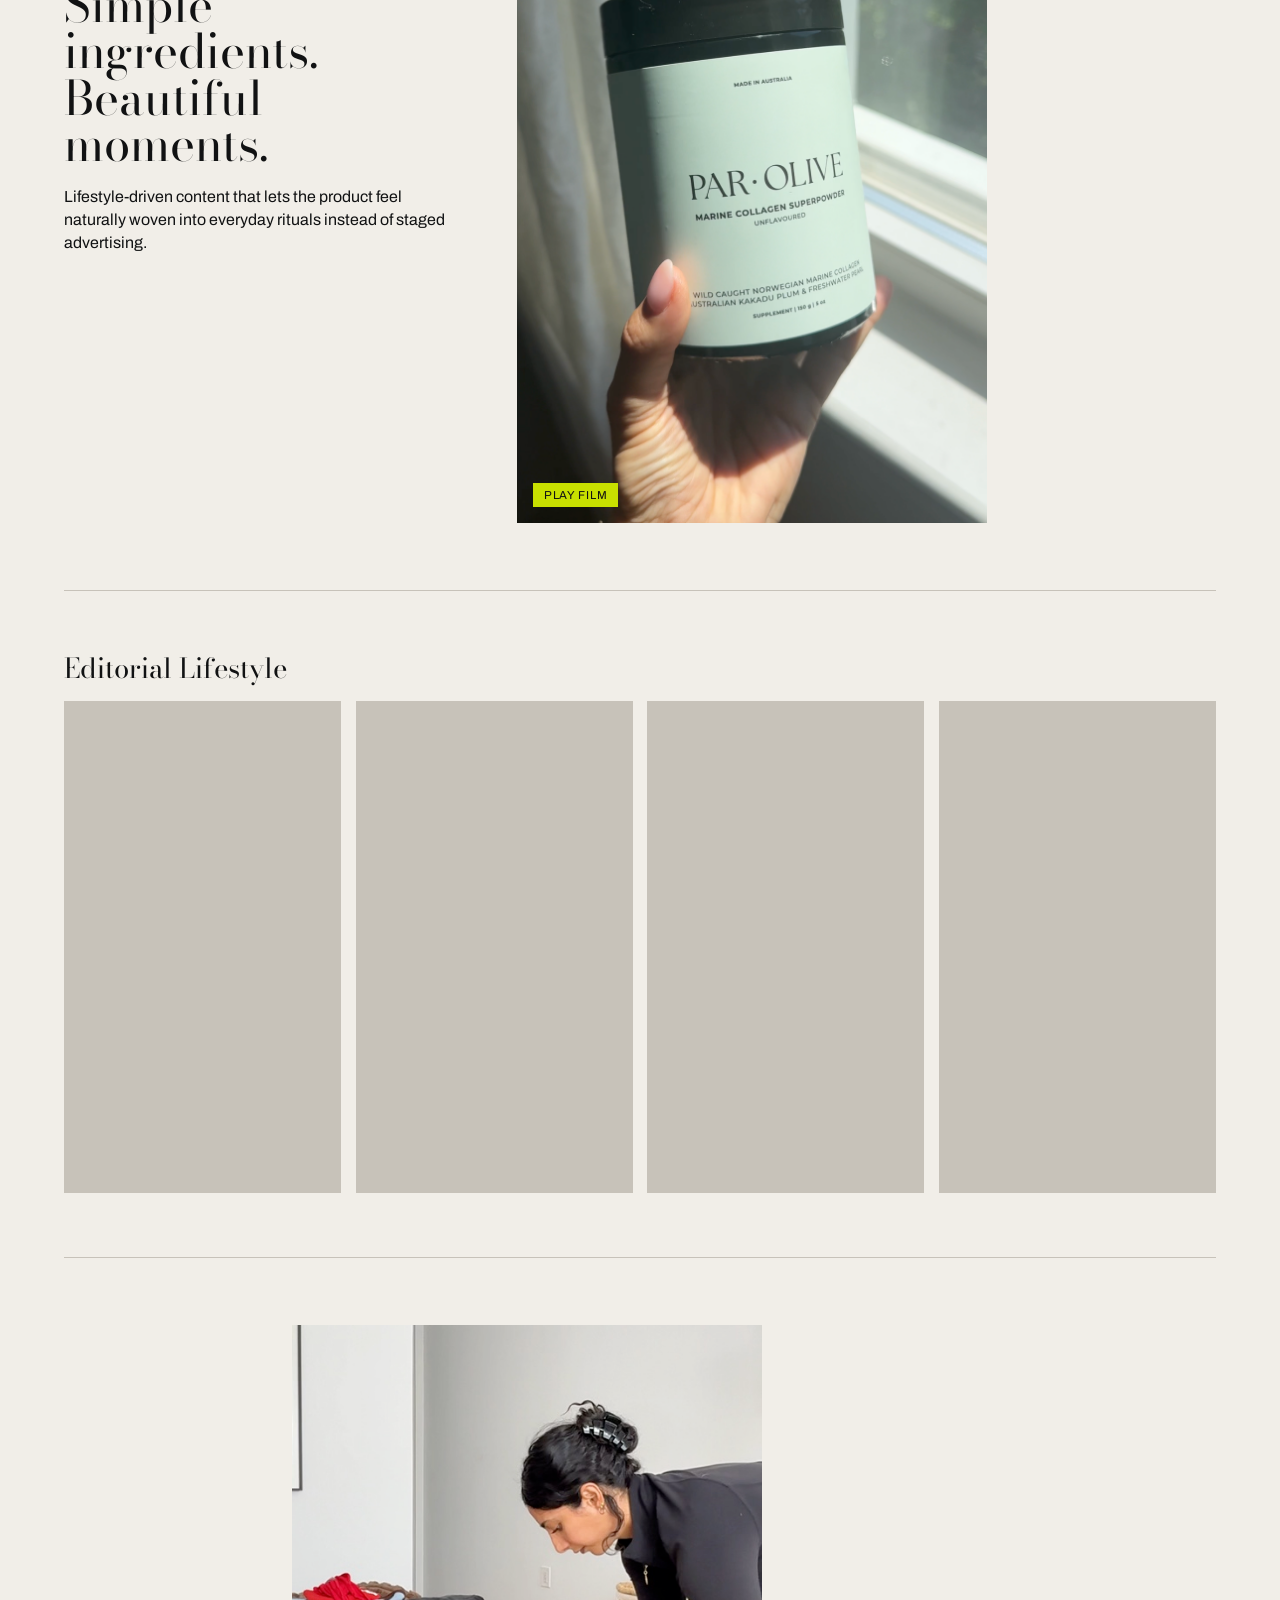
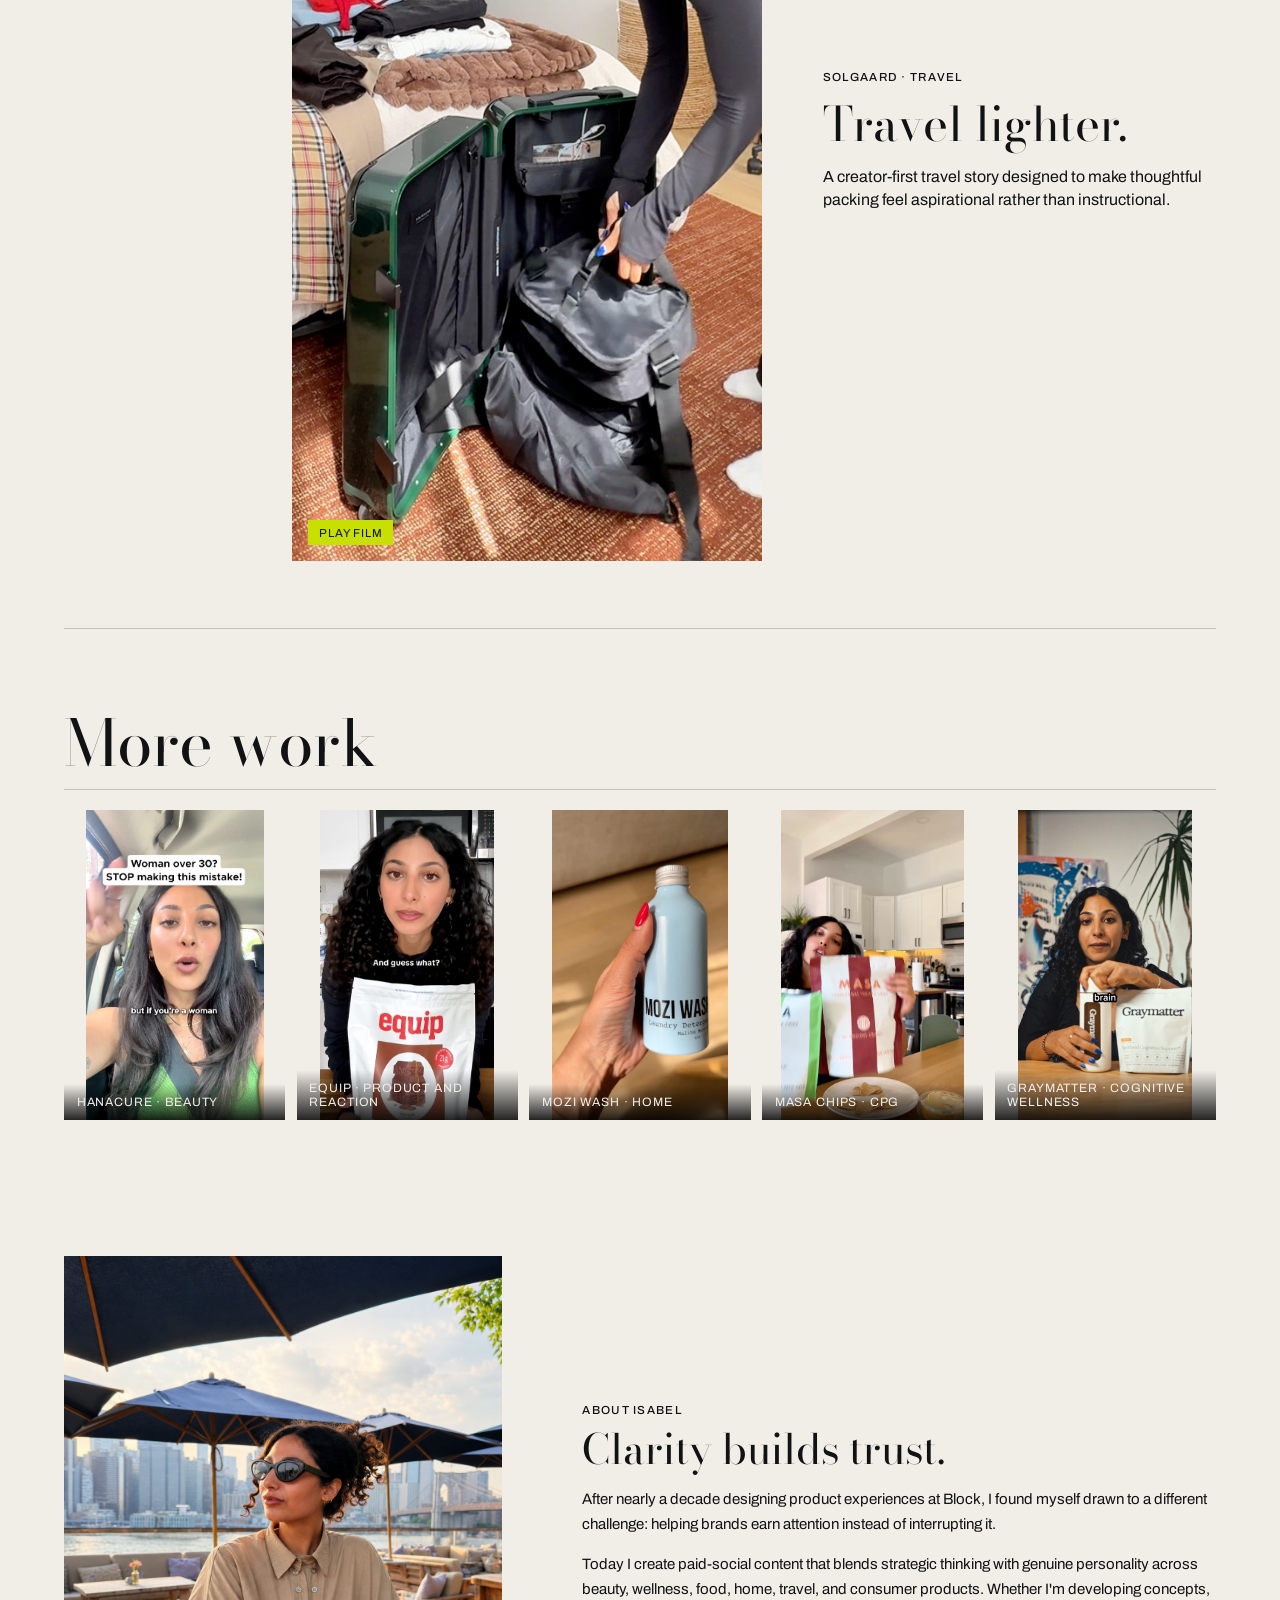
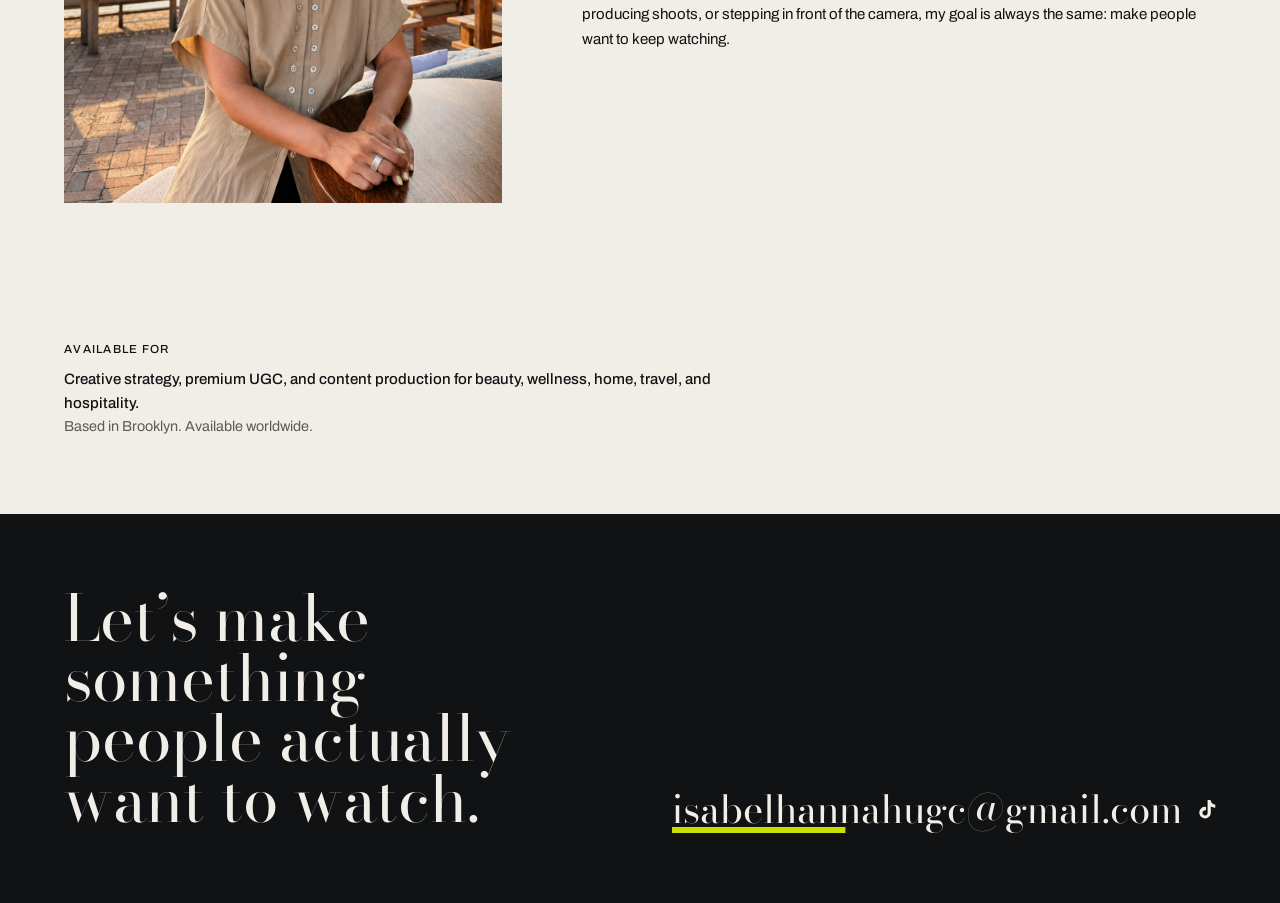
==== commit 3729c278: "Add Avocado campaign and update client work" ====
--- a/index.html
+++ b/index.html
@@ -38,7 +38,7 @@
           <p class="hero-statement">I help good products become impossible to ignore.</p>
         </div>
         <div class="hero-media">
-          <video class="cover-video" muted playsinline autoplay loop preload="metadata" poster="public/images/posters/solgaard.jpg" aria-label="Solgaard luggage campaign video">
+          <video id="hero-video" class="cover-video" muted playsinline webkit-playsinline autoplay loop preload="auto" poster="public/images/posters/solgaard.jpg" aria-label="Solgaard luggage campaign video">
             <source src="public/Videos/solgaard-hero.mp4" type="video/mp4">
           </video>
           <span class="video-status">Solgaard · Travel</span>
@@ -48,17 +48,25 @@
 
       <section class="selected-clients" aria-labelledby="clients-title">
         <div class="section-kicker"><p id="clients-title">Selected clients</p><p>Beauty • Wellness • Lifestyle</p></div>
-        <ul class="logo-list" role="list">
-          <li class="logo-moonbrew"><img src="public/logos/moonbrew.png" alt="Moonbrew"></li>
-          <li class="logo-hanacure"><img src="public/logos/hanacure.png" alt="Hanacure"></li>
-          <li class="logo-equip"><img src="public/logos/equip-foods.png" alt="Equip Foods"></li>
-          <li class="logo-filterbaby"><img src="public/logos/filterbaby.png" alt="Filterbaby"></li>
-          <li class="logo-masa"><img src="public/logos/masa-chips.png" alt="MASA Chips"></li>
-          <li class="logo-graymatter"><img src="public/logos/graymatter.png" alt="Graymatter"></li>
-          <li class="logo-mozi"><img src="public/logos/mozi-wash.png" alt="Mozi Wash"></li>
-          <li class="logo-vandy"><img src="public/logos/vandy-chips.png" alt="Vandy Chips"></li>
-          <li class="logo-gains"><img src="public/logos/gains-in-bulk.png" alt="Gains in Bulk"></li>
-        </ul>
+        <div class="logo-list">
+          <ul class="logo-row logo-row-primary" role="list">
+            <li class="logo-avocado"><img src="public/logos/Avocado Green.png" alt="Avocado Green"></li>
+            <li class="logo-moonbrew"><img src="public/logos/moonbrew.png" alt="Moonbrew"></li>
+            <li class="logo-hanacure"><img src="public/logos/hanacure.png" alt="Hanacure"></li>
+            <li class="logo-equip"><img src="public/logos/equip-foods.png" alt="Equip Foods"></li>
+            <li class="logo-filterbaby"><img src="public/logos/filterbaby.png" alt="Filterbaby"></li>
+            <li class="logo-masa"><img src="public/logos/masa-chips.png" alt="MASA Chips"></li>
+            <li class="logo-graymatter"><img src="public/logos/graymatter.png" alt="Graymatter"></li>
+          </ul>
+          <ul class="logo-row logo-row-secondary" role="list">
+            <li class="logo-mozi"><img src="public/logos/mozi-wash.png" alt="Mozi Wash"></li>
+            <li class="logo-vandy"><img src="public/logos/vandy-chips.png" alt="Vandy Chips"></li>
+            <li class="logo-gains"><img src="public/logos/gains-in-bulk.png" alt="Gains in Bulk"></li>
+            <li class="logo-thistle"><img src="public/logos/thistle.png" alt="Thistle"></li>
+            <li class="logo-peppi"><img src="public/logos/peppi.png" alt="Peppi"></li>
+            <li class="logo-kepos"><img src="public/logos/Kepos.png" alt="Kepos"></li>
+          </ul>
+        </div>
       </section>
 
       <div class="editorial-interruption"><span>Creative thinking, delivered on camera.</span><span>Scroll for work ↓</span></div>
@@ -66,17 +74,18 @@
       <section class="work" id="work" aria-labelledby="work-title">
         <div class="work-heading"><h1 id="work-title">Selected work</h1></div>
 
-        <article class="project project-graymatter">
+        <article class="project project-avocado">
           <div class="project-copy">
             <div>
-              <p class="eyebrow">GRAYMATTER · Cognitive Wellness</p>
-              <h2>Put the proof<br>in frame.</h2>
-              <p>Four paid-social concepts that translated a complex nootropic into everyday moments people could immediately understand.</p>
+              <p class="eyebrow">AVOCADO GREEN · Home</p>
+              <h2>Start with what<br>matters most.</h2>
+              <p>A moving-in story built around the first real investment in an empty 550 sq ft Brooklyn apartment—positioning a healthier mattress as the foundation for a home taking shape.</p>
+              <p class="project-role">Concept · Talent · Production · Edit</p>
             </div>
           </div>
-          <div class="project-media" data-play-target="graymatter-video" role="button" tabindex="0" aria-label="Play Graymatter video">
-            <video id="graymatter-video" playsinline preload="metadata" poster="public/images/posters/graymatter.jpg">
-              <source src="public/Videos/Graymatter 3.mp4" type="video/mp4">
+          <div class="project-media" data-play-target="avocado-video" role="button" tabindex="0" aria-label="Play Avocado Green video">
+            <video id="avocado-video" playsinline preload="metadata" poster="public/images/AVOCADO GREEN_Cover.jpeg">
+              <source src="public/Videos/AVOCADO GREEN_with_Captions.mp4" type="video/mp4">
             </video>
             <span class="play-label" aria-hidden="true">Play film</span>
           </div>
@@ -148,6 +157,7 @@
           <figure data-play-target="equip-video" role="button" tabindex="0" aria-label="Play Equip video"><video id="equip-video" playsinline preload="metadata" poster="public/images/Equip Thumbnail.png"><source src="public/Videos/Equip.mp4" type="video/mp4"></video><figcaption>Equip · Product and reaction</figcaption></figure>
           <figure data-play-target="mozi-wash-video" role="button" tabindex="0" aria-label="Play Mozi Wash video"><video id="mozi-wash-video" playsinline preload="metadata" poster="public/images/Mozi Wash Thumbnail.png"><source src="public/Videos/Mozi Wash.mp4" type="video/mp4"></video><figcaption>Mozi Wash · Home</figcaption></figure>
           <figure data-play-target="masa-video" role="button" tabindex="0" aria-label="Play MASA Chips video"><video id="masa-video" playsinline preload="metadata" poster="public/images/Masa Thumnail.png"><source src="public/Videos/Masa.mp4" type="video/mp4"></video><figcaption>MASA Chips · CPG</figcaption></figure>
+          <figure data-play-target="graymatter-video" role="button" tabindex="0" aria-label="Play Graymatter video"><video id="graymatter-video" playsinline preload="metadata" poster="public/images/posters/graymatter.jpg"><source src="public/Videos/Graymatter 3.mp4" type="video/mp4"></video><figcaption>Graymatter · Cognitive Wellness</figcaption></figure>
         </div>
       </section>
 
--- a/styles.css
+++ b/styles.css
@@ -24,15 +24,24 @@
 .selected-clients { padding:clamp(1.8rem,4vw,3.6rem) var(--gutter); }
 .section-kicker,.work-heading { display:flex; justify-content:space-between; gap:1rem; }
 .section-kicker p,.work-heading p { margin:0; }
-.logo-list { display:flex; flex-wrap:wrap; align-items:center; justify-content:space-between; column-gap:clamp(1.3rem,3vw,3.5rem); row-gap:1.4rem; margin:clamp(1.45rem,3vw,2.65rem) 0 0; padding:0; list-style:none; }
-.logo-list li { display:flex; align-items:center; }
-.logo-list img { display:block; width:auto; height:1.4rem; max-width:9.5rem; object-fit:contain; }
+.logo-list { display:flex; flex-direction:column; gap:clamp(.85rem,1.3vw,1.2rem); margin:clamp(1.45rem,3vw,2.65rem) 0 0; }
+.logo-row { display:grid; align-items:center; column-gap:clamp(.75rem,1.7vw,1.8rem); margin:0; padding:0; list-style:none; }
+.logo-row-primary { grid-template-columns:repeat(7,minmax(0,1fr)); }
+.logo-row-secondary { grid-template-columns:repeat(6,minmax(0,1fr)); }
+.logo-list li { display:flex; align-items:center; justify-content:center; min-width:0; }
+.logo-list img { display:block; width:auto; height:1.4rem; max-width:100%; object-fit:contain; filter:brightness(0) saturate(100%); }
 /* Each adjustment compensates for the supplied mark's own proportions, not a shared box. */
 .logo-list .logo-moonbrew img { height:1.2rem; }
 .logo-list .logo-hanacure img { height:1.08rem; }
 .logo-list .logo-equip img { height:1.48rem; }
-.logo-list .logo-filterbaby img,.logo-list .logo-masa img,.logo-list .logo-graymatter img,.logo-list .logo-mozi img,.logo-list .logo-vandy img { height:1.78rem; }
+.logo-list .logo-filterbaby img,.logo-list .logo-mozi img { height:1.92rem; }
+.logo-list .logo-masa img,.logo-list .logo-vandy img { height:2.05rem; }
+.logo-list .logo-graymatter img { height:2.15rem; }
 .logo-list .logo-gains img { height:1.32rem; }
+.logo-list .logo-avocado img { width:min(100%,7.9rem); height:auto; }
+.logo-list .logo-thistle img { height:2.84rem; }
+.logo-list .logo-peppi img { height:1.2rem; }
+.logo-list .logo-kepos img { width:min(100%,3.3rem); height:auto; filter:grayscale(1) contrast(10); mix-blend-mode:multiply; }
 .editorial-interruption { display:flex; justify-content:space-between; gap:1rem; padding:.72rem var(--gutter); background:var(--lime); color:var(--ink); font-size:.76rem; font-weight:500; letter-spacing:.1em; text-transform:uppercase; }
 .work,.more-work { padding:clamp(3.25rem,6.6vw,6.6rem) var(--gutter); }
 .work-heading { align-items:baseline; border-bottom:1px solid var(--rule); padding-bottom:1rem; }
@@ -43,11 +52,12 @@
 .project-copy h2 { margin:1.1rem 0; font:400 clamp(2rem,3.7vw,4rem)/.98 'Bodoni Moda',Georgia,serif; }
 .project-copy h2 em,.about h2 em,footer h2 em { font-weight:400; }
 .project-copy p:not(.eyebrow) { line-height:1.45; }
+.project-copy .project-role { margin-top:1rem; font-size:.78rem; letter-spacing:.08em; text-transform:uppercase; }
 .footer-email::after { position:absolute; right:0; bottom:-.25rem; left:0; height:.16em; background:var(--lime); content:""; transform:scaleX(.34); transform-origin:left; transition:transform .35s ease; }
 .footer-email:hover::after,.footer-email:focus-visible::after { transform:scaleX(1); }
 .project-media { width:min(100%,29.4rem); min-height:clamp(4.9rem,9.1vw,8.75rem); justify-self:start; cursor:pointer; }
 .more-grid figure[data-play-target] { cursor:pointer; }
-.project-graymatter { grid-template-columns:.85fr 1.15fr; }
+.project-avocado { grid-template-columns:.85fr 1.15fr; }
 .project-moonbrew { grid-template-columns:1.28fr .72fr; }
 .project-moonbrew .project-media,.project-media-first .project-media { justify-self:end; }
 .project-moonbrew .project-copy { order:2; }
@@ -59,7 +69,7 @@
 .lifestyle-video { display:block; width:100%; aspect-ratio:9/16; object-fit:cover; background:var(--rule); }
 .play-label { position:absolute; left:1rem; bottom:1rem; padding:.4rem .65rem; background:var(--lime); color:var(--ink); font-size:.72rem; letter-spacing:.08em; text-transform:uppercase; }
 .more-work { padding-top:0; }
-.more-grid { display:grid; grid-template-columns:repeat(4,1fr); gap:.7rem; margin-top:1.25rem; }
+.more-grid { display:grid; grid-template-columns:repeat(5,1fr); gap:.7rem; margin-top:1.25rem; }
 .more-grid figure { aspect-ratio:5/7; }
 figure { margin:0; aspect-ratio:4/5; }
 figcaption { position:absolute; bottom:0; left:0; right:0; padding:.7rem .8rem; background:linear-gradient(transparent,rgba(0,0,0,.85)); color:var(--paper); font-size:.76rem; letter-spacing:.07em; text-transform:uppercase; }
@@ -80,4 +90,5 @@
 .footer-tiktok:hover,.footer-tiktok:focus-visible { color:var(--lime); }
 .footer-tiktok svg { display:block; width:100%; height:100%; fill:currentColor; }
 @media (prefers-reduced-motion:no-preference) { .work-heading { animation:rule-in .7s ease both; } .project-media,figure { transition:transform .45s ease, filter .45s ease; } .project-media:hover,figure:hover { filter:contrast(1.04); transform:translateY(-.2rem); } @keyframes rule-in { from { border-color:transparent; } to { border-color:var(--rule); } } }
-@media (max-width:760px) { .hero,.project,.project-moonbrew,.project-media-first,.about { grid-template-columns:1fr; } .hero { min-height:0; } .hero-copy { min-height:16rem; } .hero-media { min-height:22rem; } .project-moonbrew .project-copy,.project-media-first .project-copy { order:0; } .project-media,.project-moonbrew .project-media,.project-media-first .project-media { width:100%; min-height:11rem; justify-self:stretch; } .editorial-lifestyle { padding:2.8rem 0; } .lifestyle-strip { display:flex; overflow-x:auto; gap:.7rem; margin-right:calc(var(--gutter) * -1); padding-right:var(--gutter); scroll-snap-type:x mandatory; scroll-padding-left:0; scroll-behavior:smooth; -webkit-overflow-scrolling:touch; scrollbar-width:none; } .lifestyle-strip::-webkit-scrollbar { display:none; } .lifestyle-video { width:min(55vw,12rem); min-width:0; flex:0 0 min(55vw,12rem); scroll-snap-align:start; } .capabilities { padding:2.5rem var(--gutter); } .capabilities ul { grid-template-columns:repeat(2,minmax(0,1fr)); gap:.75rem 1rem; margin:1rem 0 1.25rem; font-size:.86rem; } .more-grid { grid-template-columns:repeat(2,1fr); } .more-grid figure,figure { aspect-ratio:4/5; } .logo-list { justify-content:space-between; column-gap:1.25rem; } footer { display:block; } footer div { margin-top:1.7rem; } .editorial-interruption span:last-child { display:none; } .section-kicker p:last-child { max-width:12rem; text-align:right; } .selected-clients .section-kicker p:last-child { max-width:none; white-space:nowrap; font-size:.68rem; letter-spacing:.03em; } }
+@media (max-width:900px) { .logo-list { gap:1.35rem; } .logo-row { display:flex; flex-wrap:wrap; justify-content:center; gap:1.35rem 1rem; } .logo-row li { flex:0 0 calc((100% - 3rem) / 4); } }
+@media (max-width:760px) { .hero,.project,.project-moonbrew,.project-media-first,.about { grid-template-columns:1fr; } .hero { min-height:0; } .hero-copy { min-height:16rem; } .hero-media { min-height:22rem; } .project-moonbrew .project-copy,.project-media-first .project-copy { order:0; } .project-media,.project-moonbrew .project-media,.project-media-first .project-media { width:100%; min-height:11rem; justify-self:stretch; } .editorial-lifestyle { padding:2.8rem 0; } .lifestyle-strip { display:flex; overflow-x:auto; gap:.7rem; margin-right:calc(var(--gutter) * -1); padding-right:var(--gutter); scroll-snap-type:x mandatory; scroll-padding-left:0; scroll-behavior:smooth; -webkit-overflow-scrolling:touch; scrollbar-width:none; } .lifestyle-strip::-webkit-scrollbar { display:none; } .lifestyle-video { width:min(55vw,12rem); min-width:0; flex:0 0 min(55vw,12rem); scroll-snap-align:start; } .capabilities { padding:2.5rem var(--gutter); } .capabilities ul { grid-template-columns:repeat(2,minmax(0,1fr)); gap:.75rem 1rem; margin:1rem 0 1.25rem; font-size:.86rem; } .more-grid { grid-template-columns:repeat(2,1fr); } .more-grid figure,figure { aspect-ratio:4/5; } .logo-list { gap:1.25rem; } .logo-row { gap:1.25rem .9rem; } .logo-row li { flex-basis:calc((100% - 1.8rem) / 3); } footer { display:block; } footer div { margin-top:1.7rem; } .editorial-interruption span:last-child { display:none; } .section-kicker p:last-child { max-width:12rem; text-align:right; } .selected-clients .section-kicker p:last-child { max-width:none; white-space:nowrap; font-size:.68rem; letter-spacing:.03em; } }
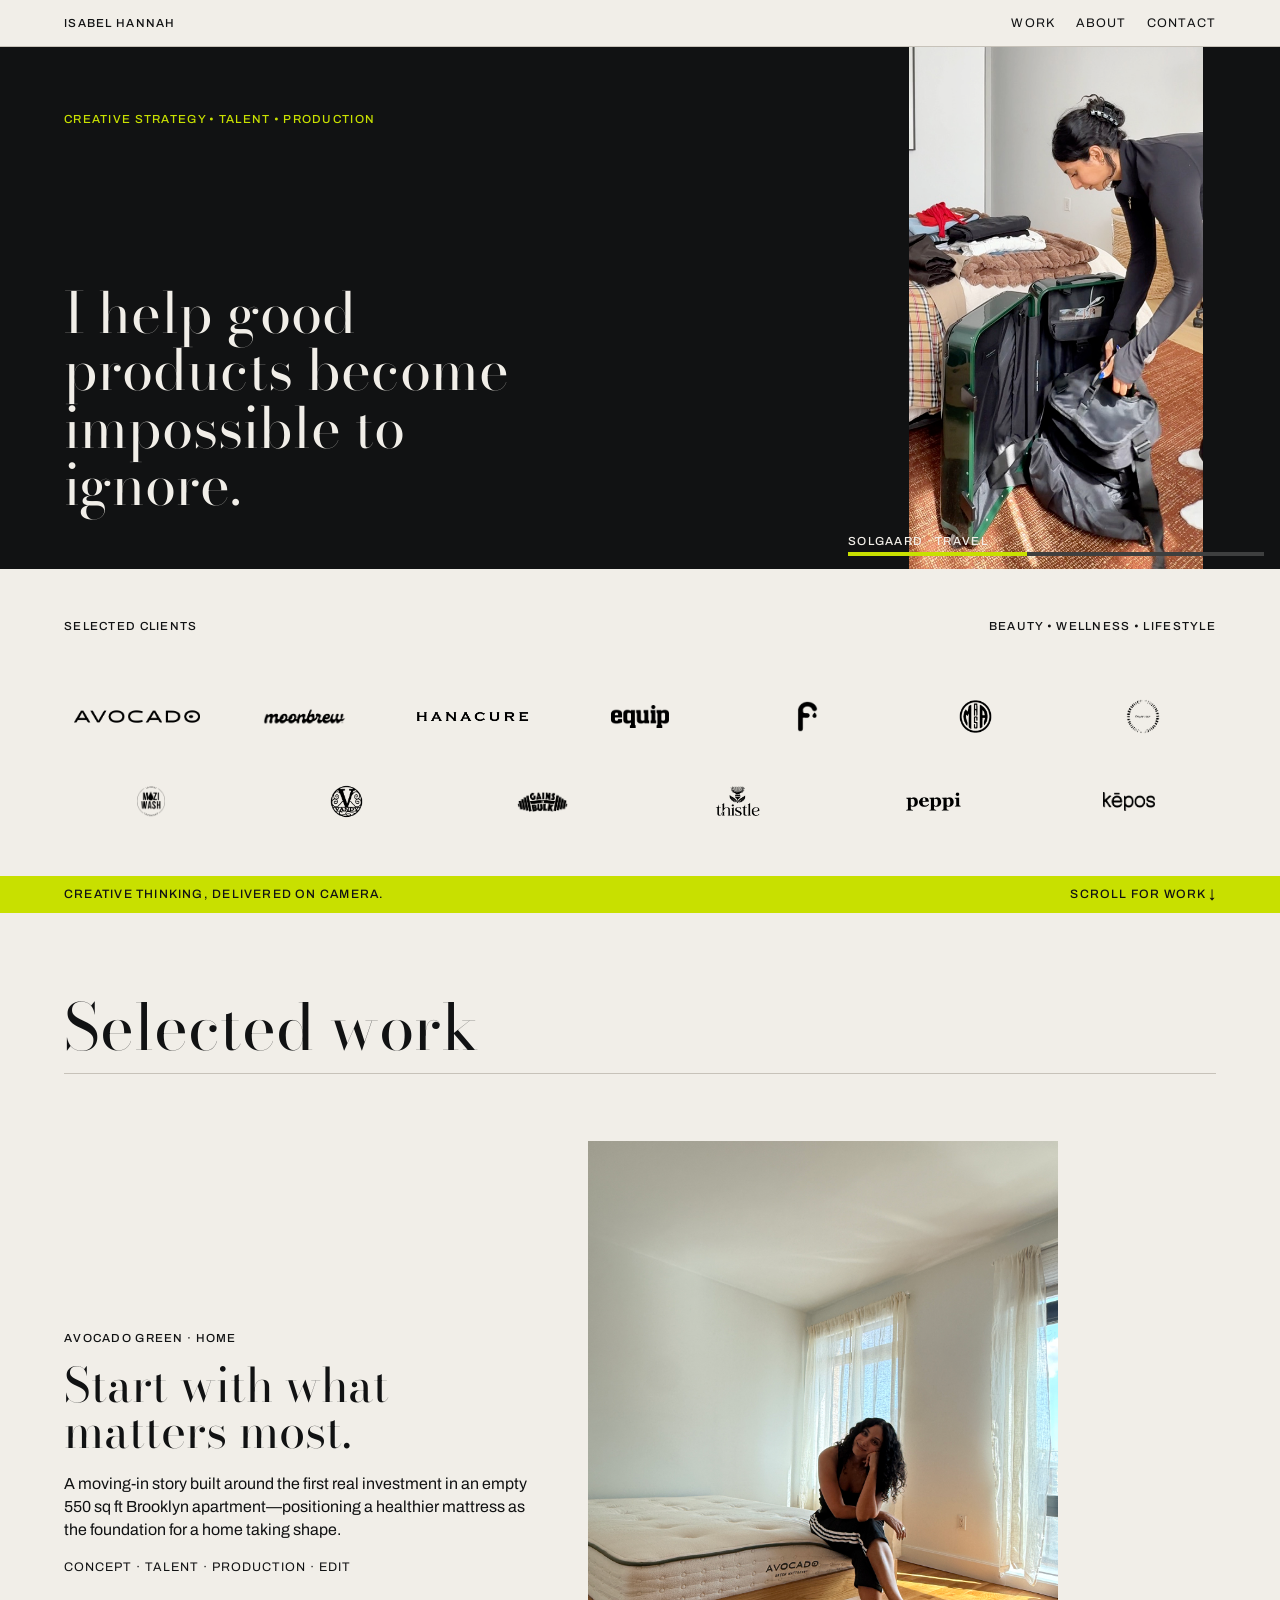
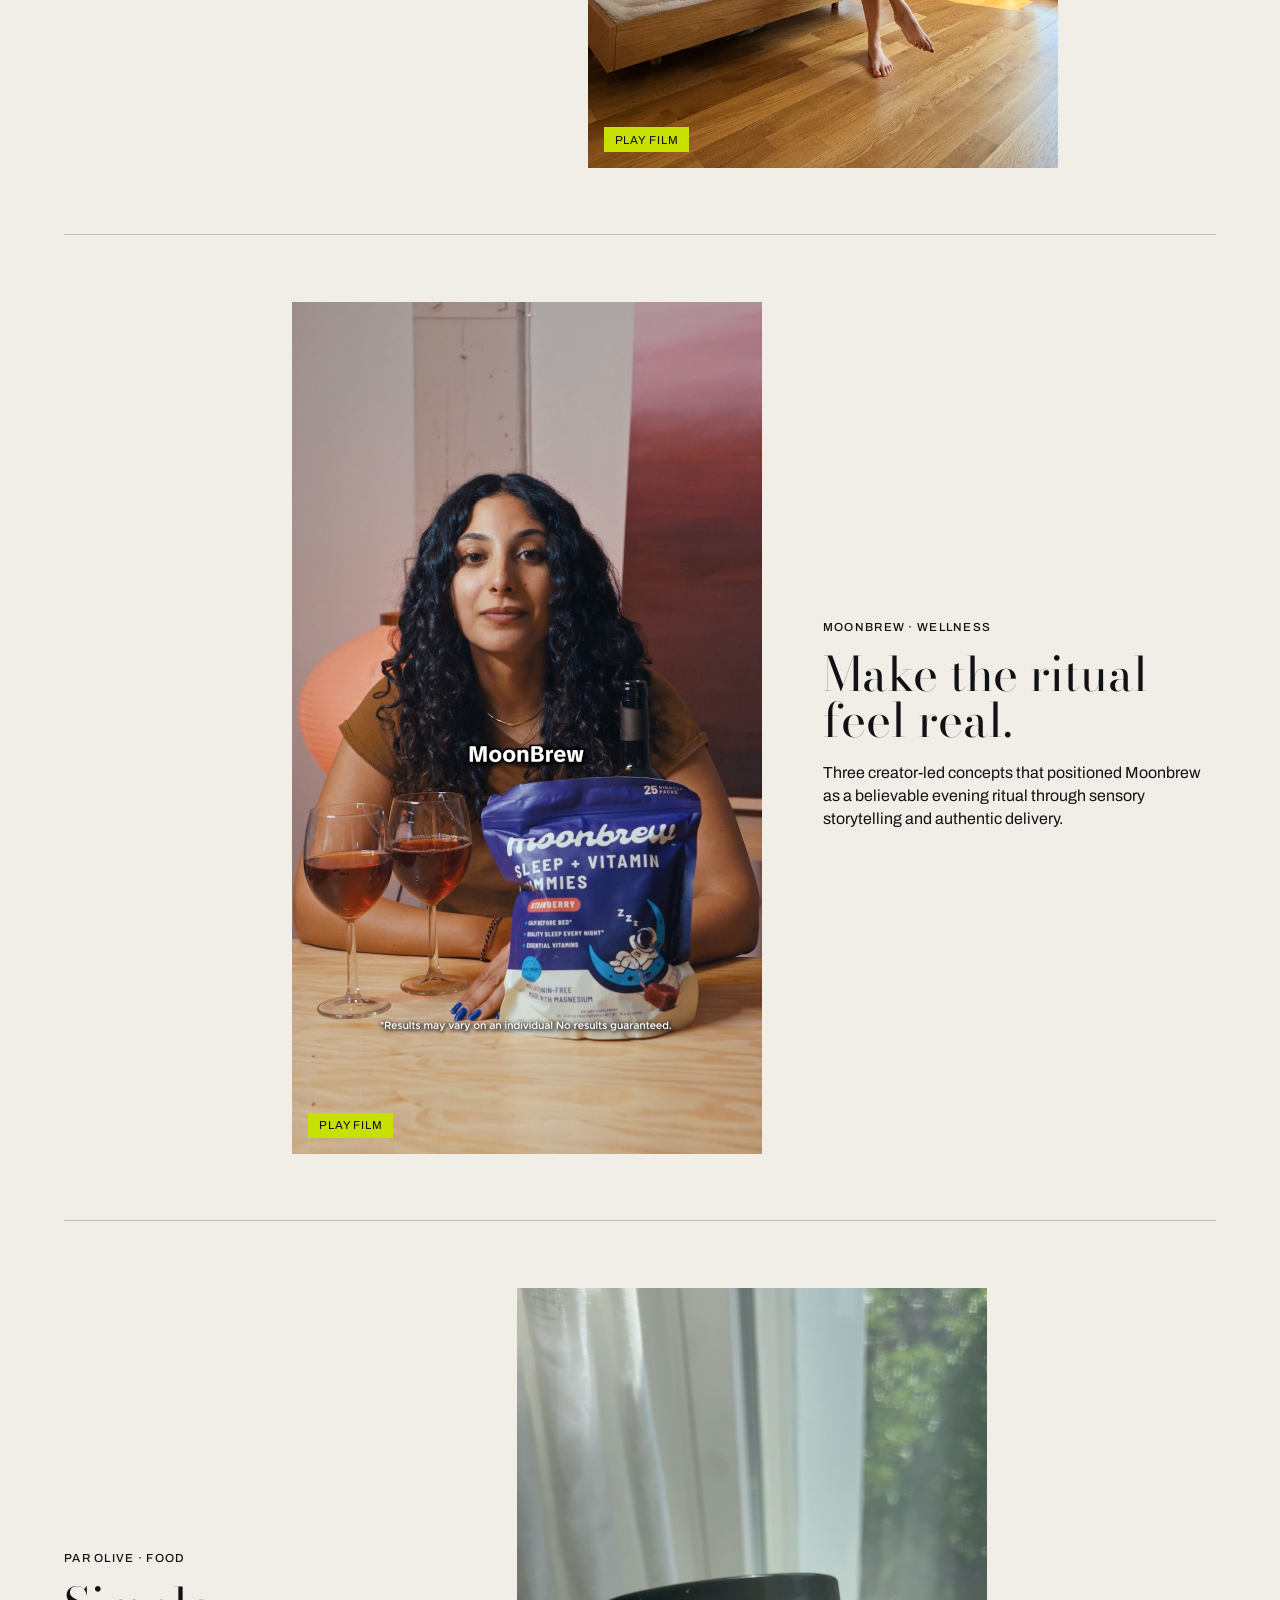
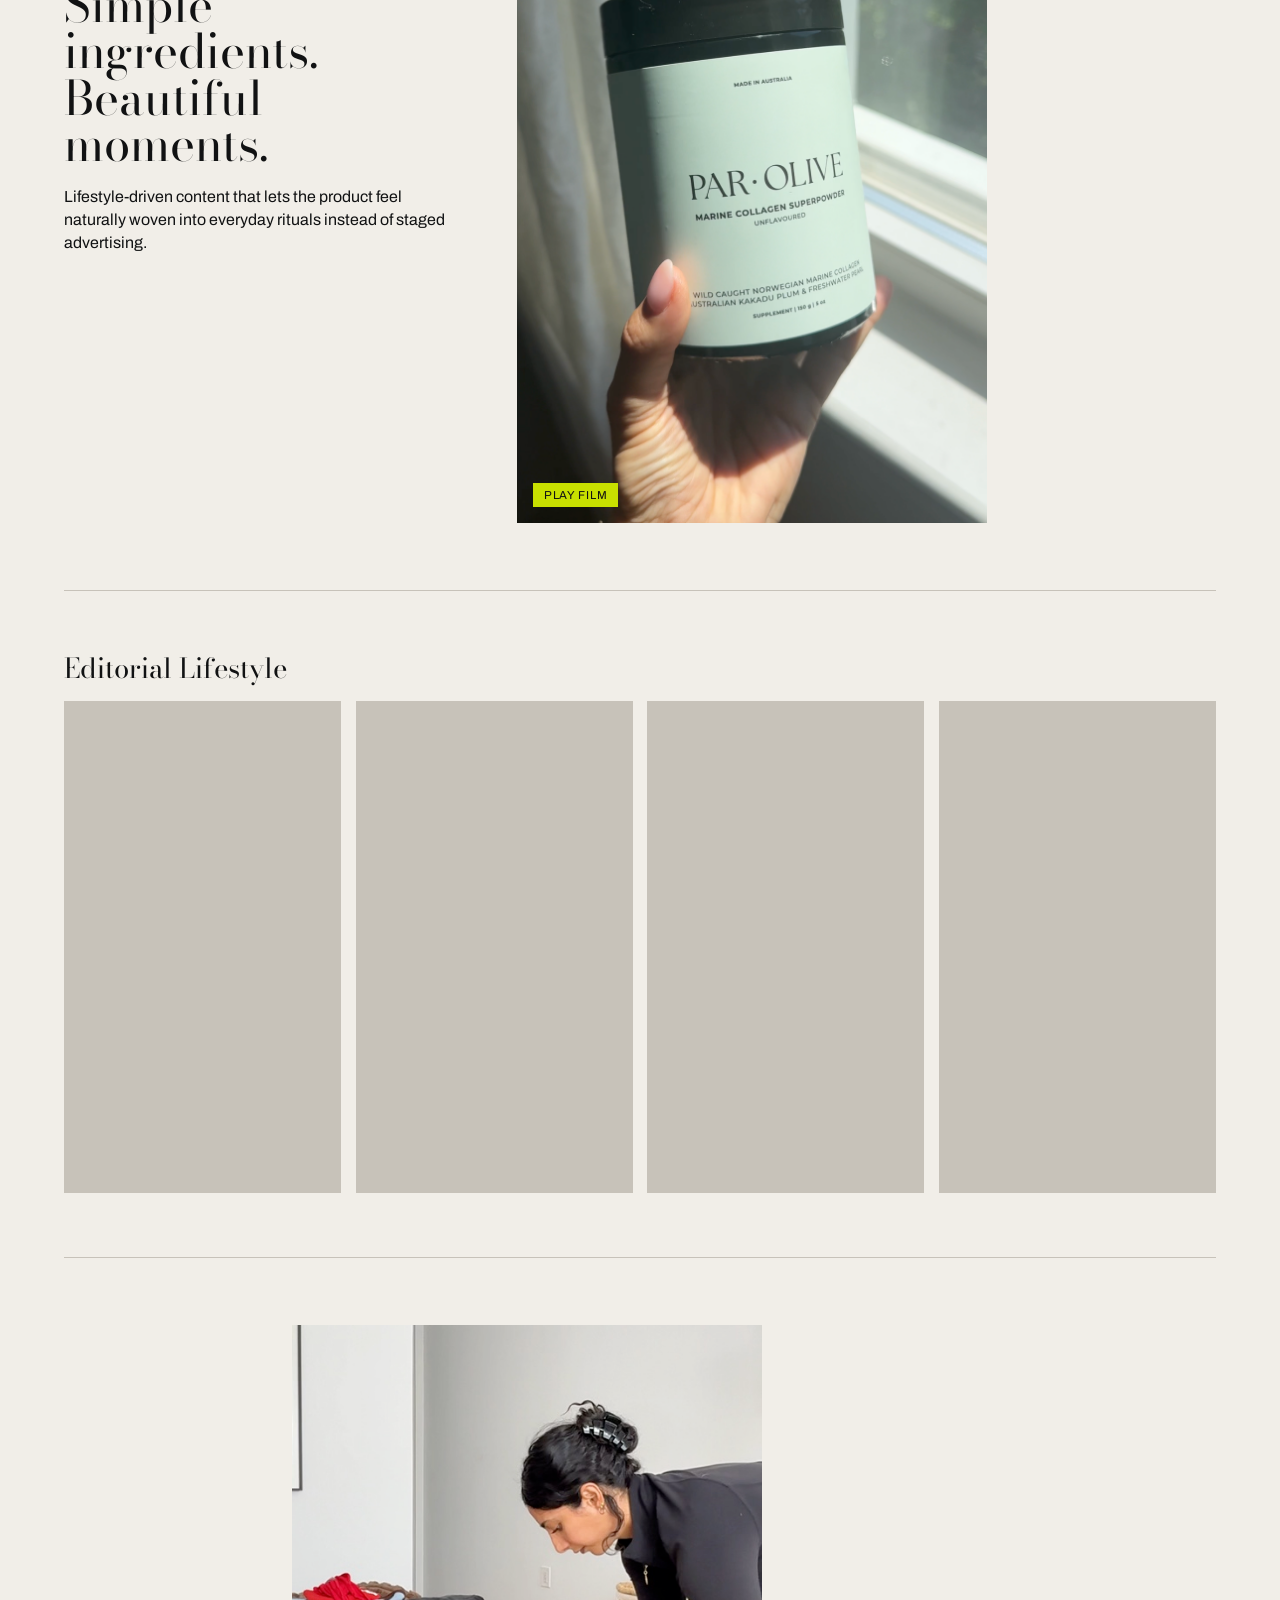
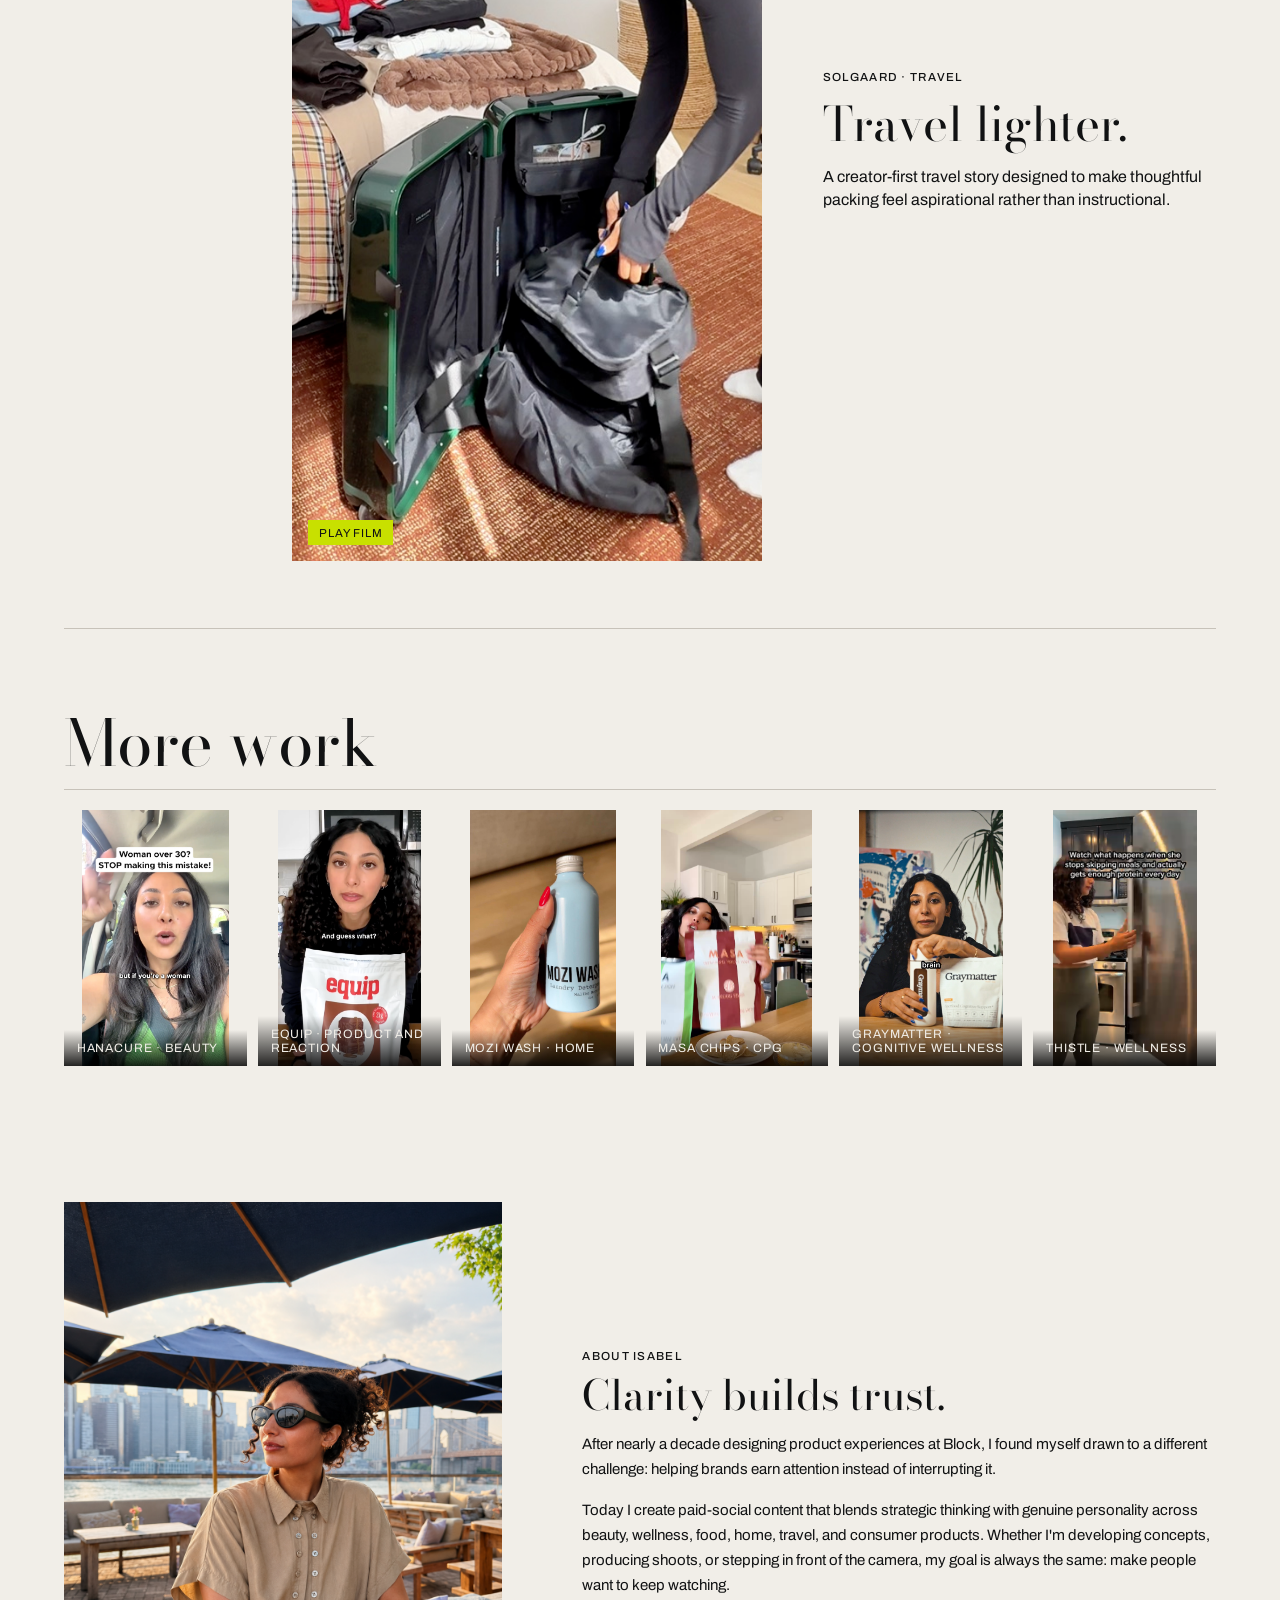
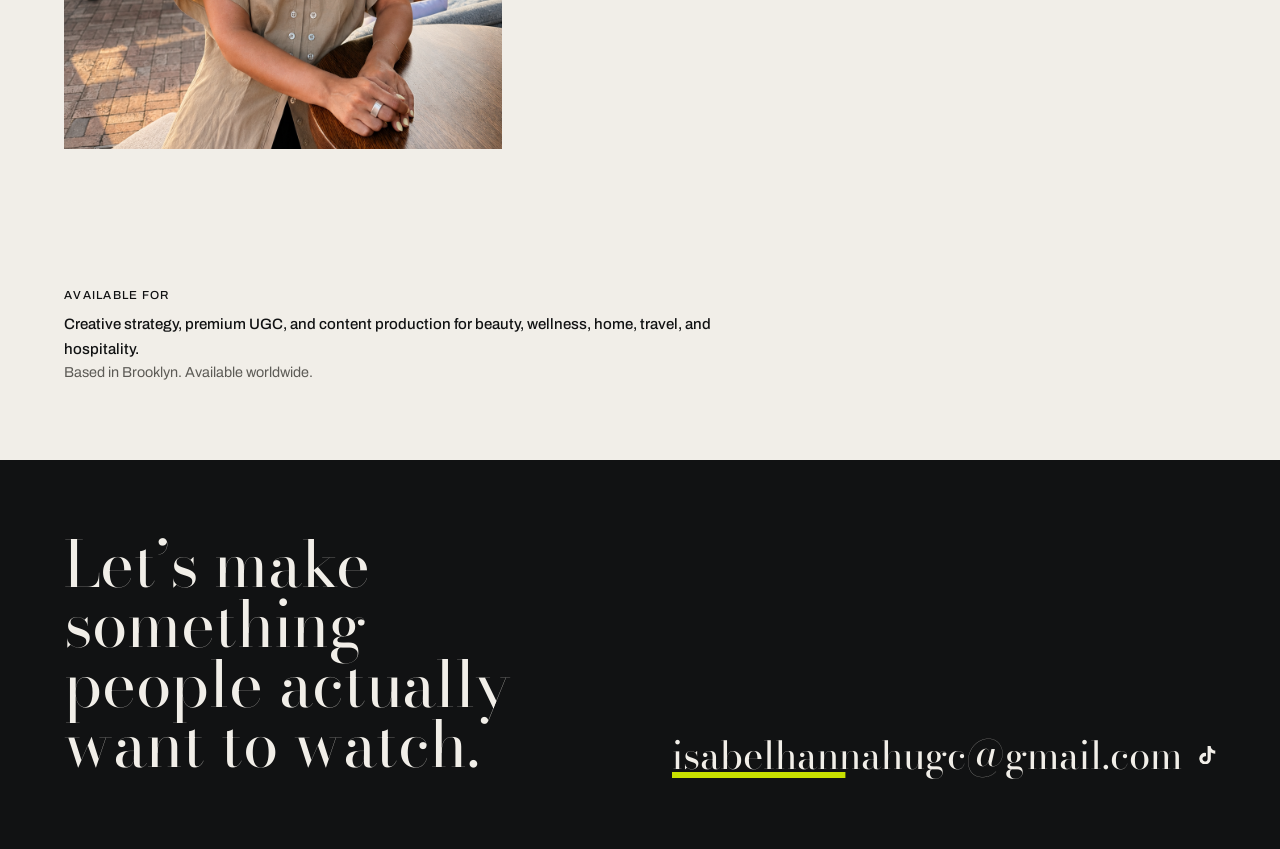
==== commit 03ca681e: "Add Thistle UGC to portfolio" ====
--- a/index.html
+++ b/index.html
@@ -158,6 +158,7 @@
           <figure data-play-target="mozi-wash-video" role="button" tabindex="0" aria-label="Play Mozi Wash video"><video id="mozi-wash-video" playsinline preload="metadata" poster="public/images/Mozi Wash Thumbnail.png"><source src="public/Videos/Mozi Wash.mp4" type="video/mp4"></video><figcaption>Mozi Wash · Home</figcaption></figure>
           <figure data-play-target="masa-video" role="button" tabindex="0" aria-label="Play MASA Chips video"><video id="masa-video" playsinline preload="metadata" poster="public/images/Masa Thumnail.png"><source src="public/Videos/Masa.mp4" type="video/mp4"></video><figcaption>MASA Chips · CPG</figcaption></figure>
           <figure data-play-target="graymatter-video" role="button" tabindex="0" aria-label="Play Graymatter video"><video id="graymatter-video" playsinline preload="metadata" poster="public/images/posters/graymatter.jpg"><source src="public/Videos/Graymatter 3.mp4" type="video/mp4"></video><figcaption>Graymatter · Cognitive Wellness</figcaption></figure>
+          <figure data-play-target="thistle-video" role="button" tabindex="0" aria-label="Play Thistle video"><video id="thistle-video" playsinline preload="metadata" poster="public/images/Thistle Thumbnail.png"><source src="public/Videos/Thistle UGC.mp4" type="video/mp4"></video><figcaption>Thistle · Wellness</figcaption></figure>
         </div>
       </section>
 
--- a/styles.css
+++ b/styles.css
@@ -69,7 +69,7 @@
 .lifestyle-video { display:block; width:100%; aspect-ratio:9/16; object-fit:cover; background:var(--rule); }
 .play-label { position:absolute; left:1rem; bottom:1rem; padding:.4rem .65rem; background:var(--lime); color:var(--ink); font-size:.72rem; letter-spacing:.08em; text-transform:uppercase; }
 .more-work { padding-top:0; }
-.more-grid { display:grid; grid-template-columns:repeat(5,1fr); gap:.7rem; margin-top:1.25rem; }
+.more-grid { display:grid; grid-template-columns:repeat(6,1fr); gap:.7rem; margin-top:1.25rem; }
 .more-grid figure { aspect-ratio:5/7; }
 figure { margin:0; aspect-ratio:4/5; }
 figcaption { position:absolute; bottom:0; left:0; right:0; padding:.7rem .8rem; background:linear-gradient(transparent,rgba(0,0,0,.85)); color:var(--paper); font-size:.76rem; letter-spacing:.07em; text-transform:uppercase; }
